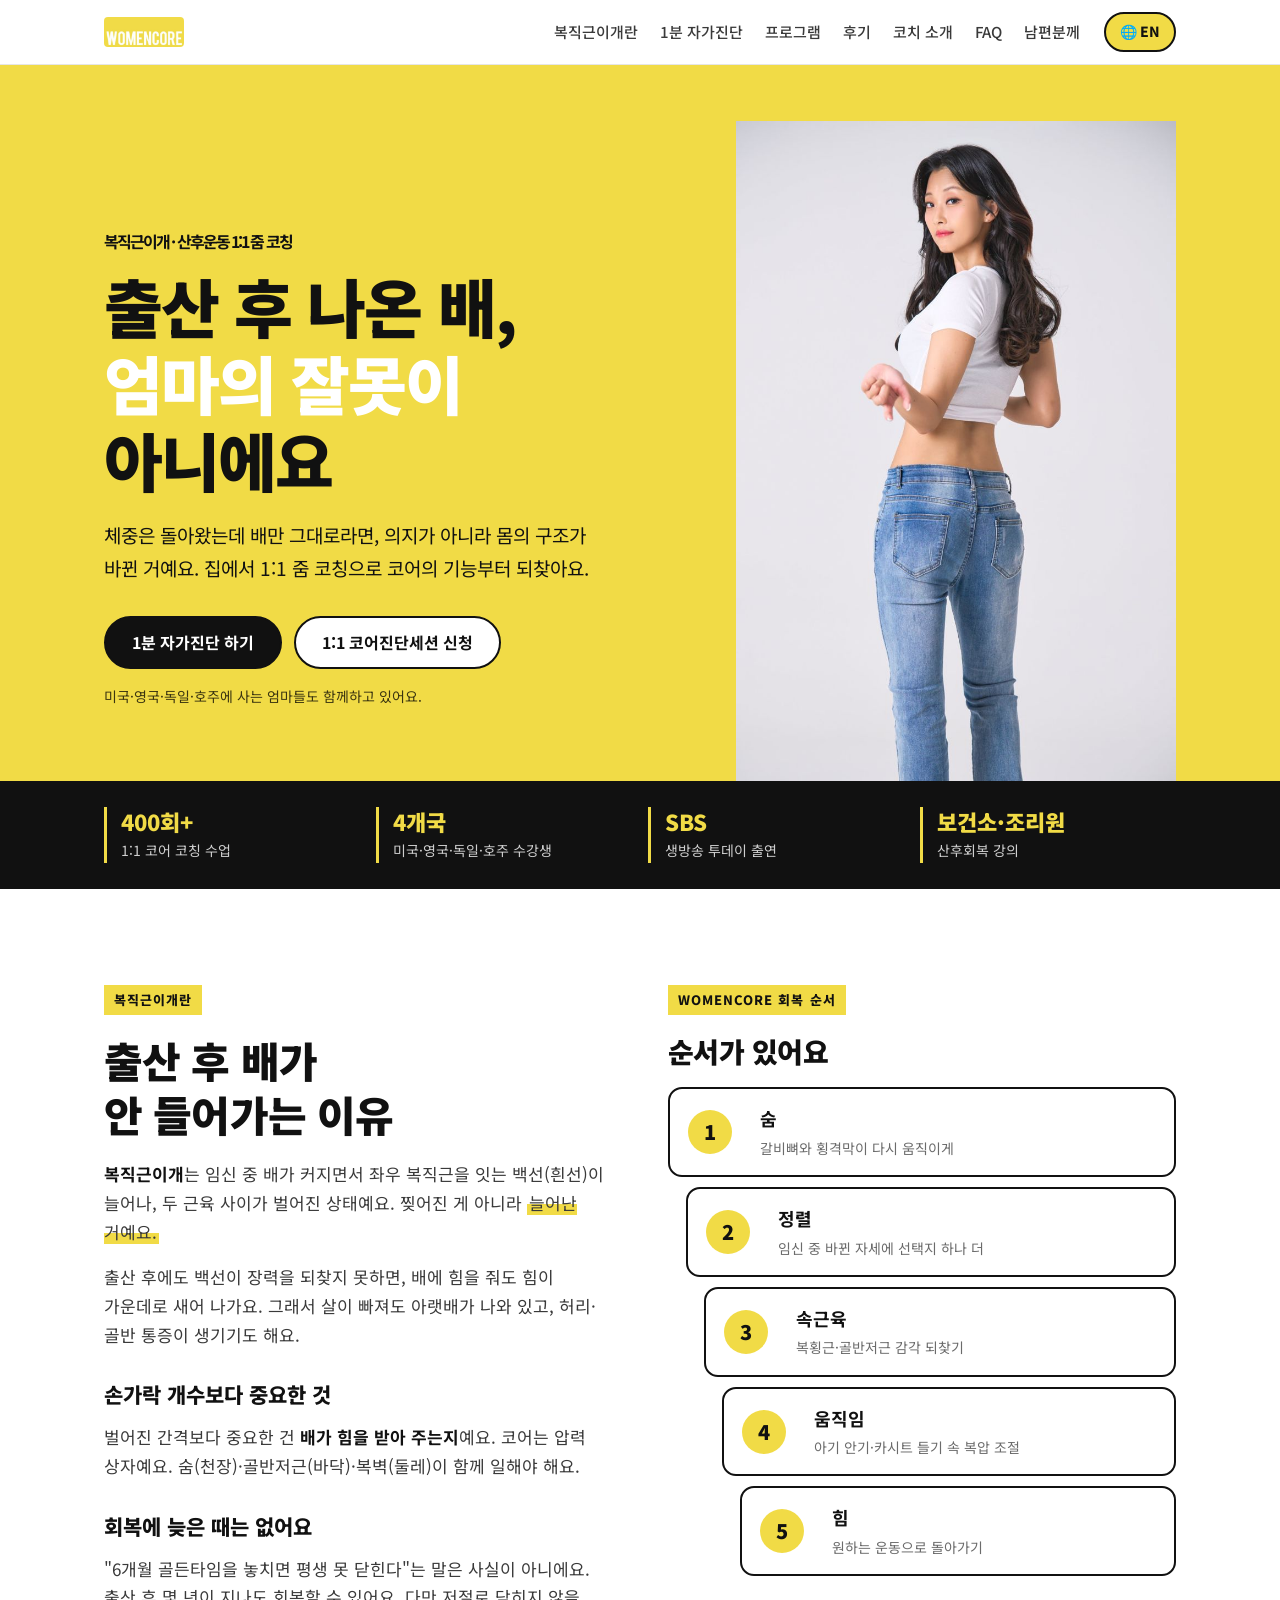
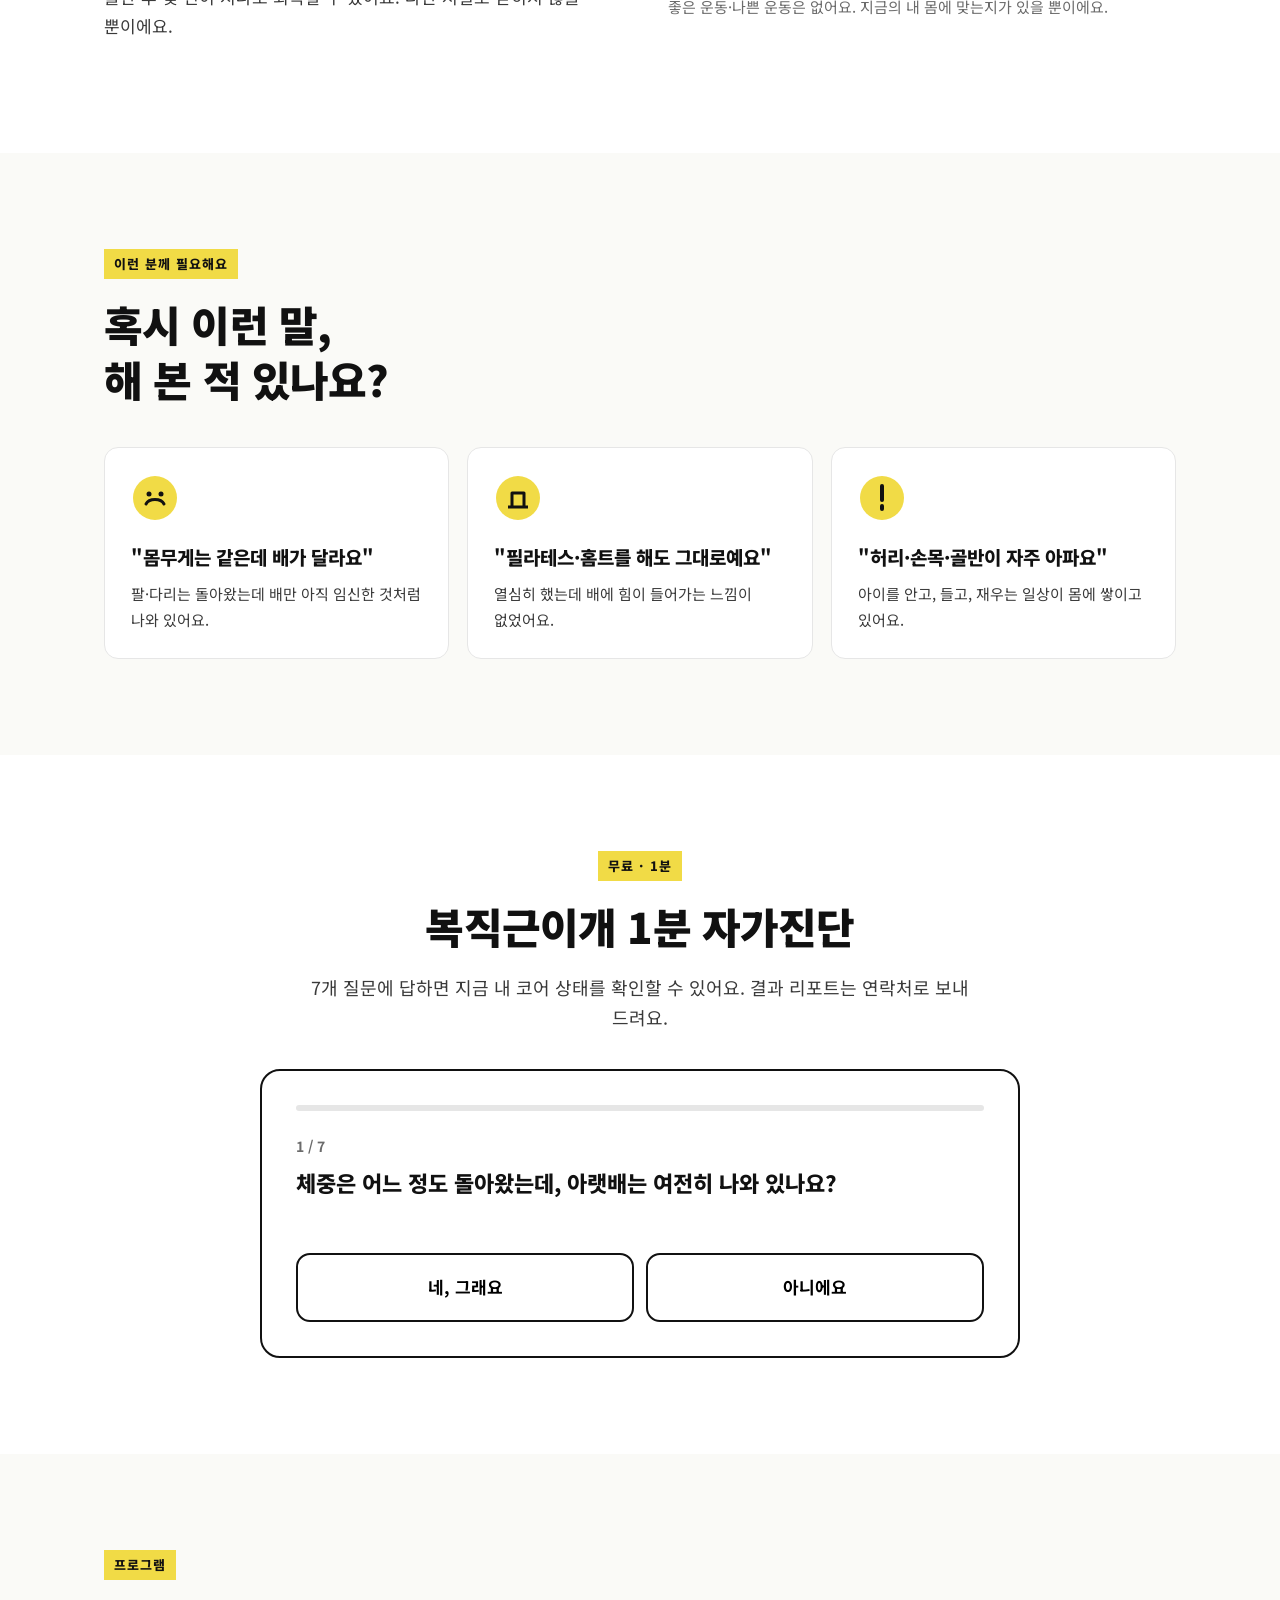
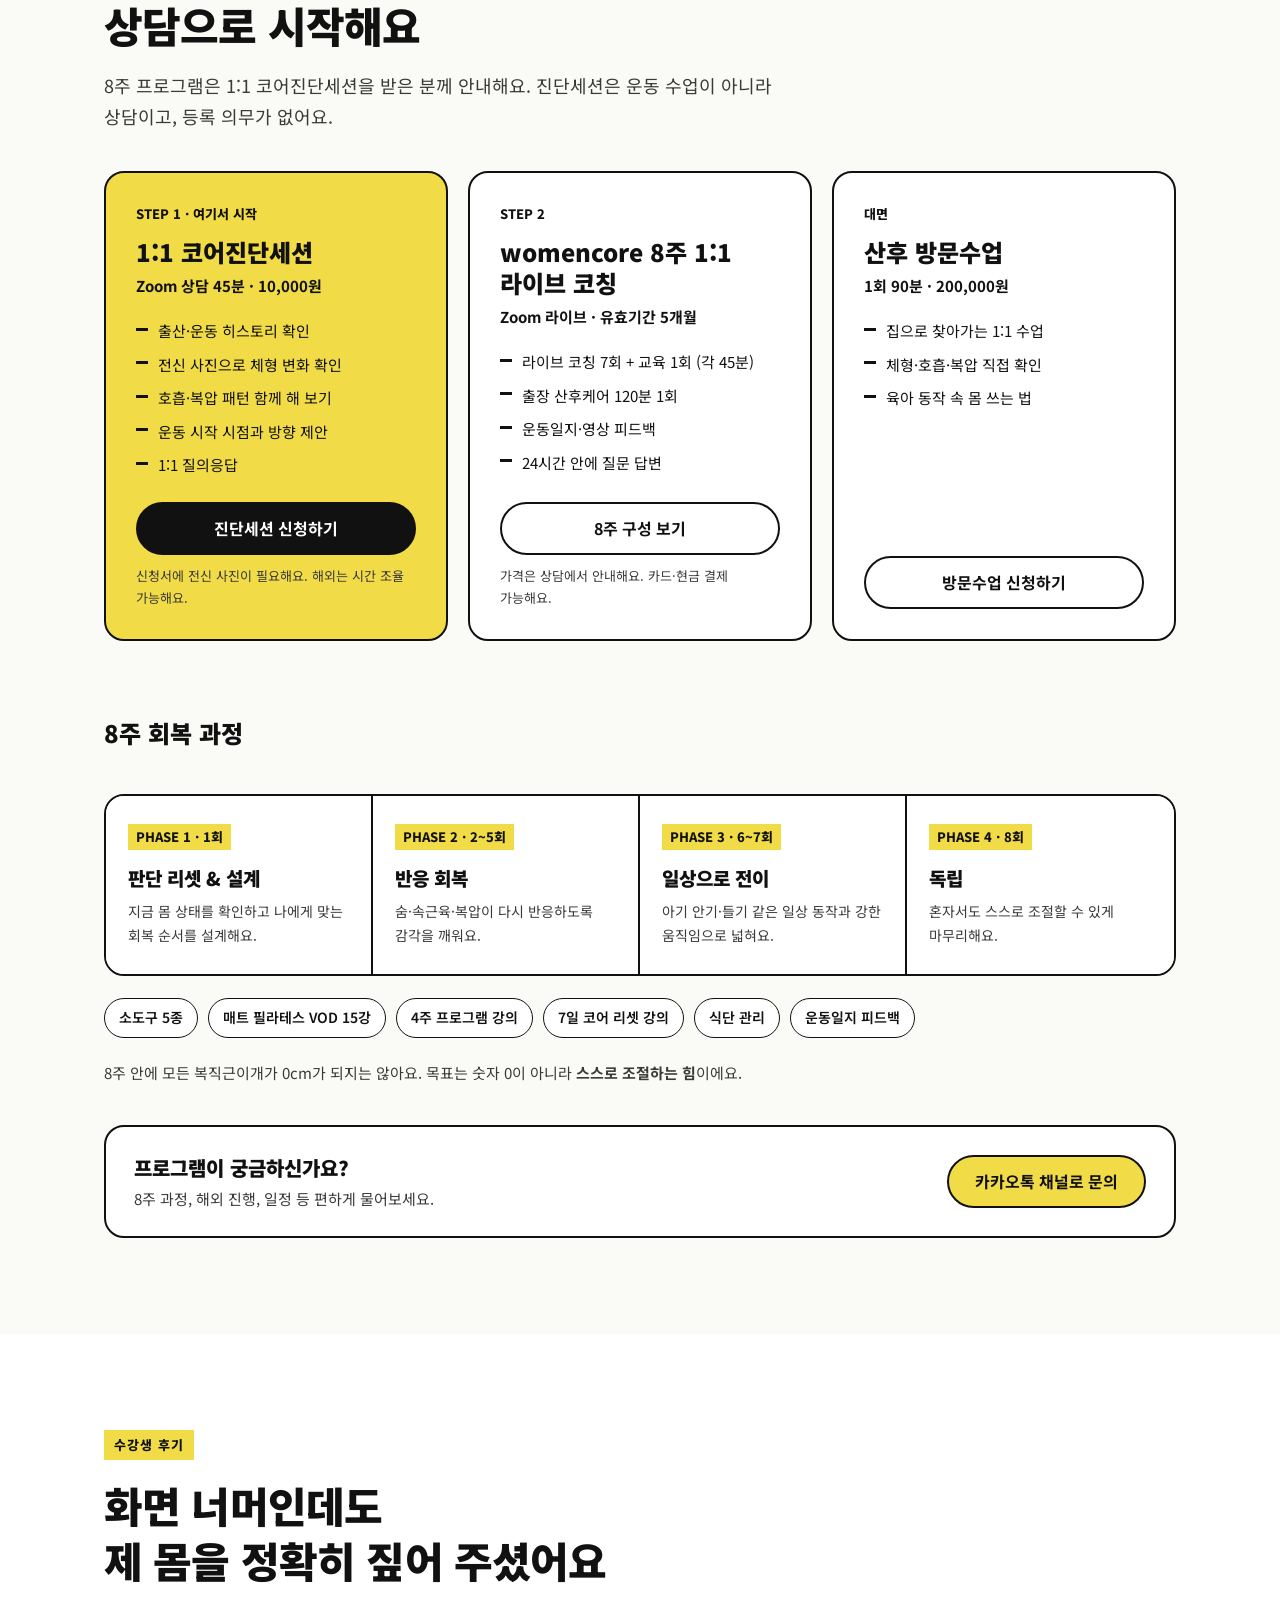
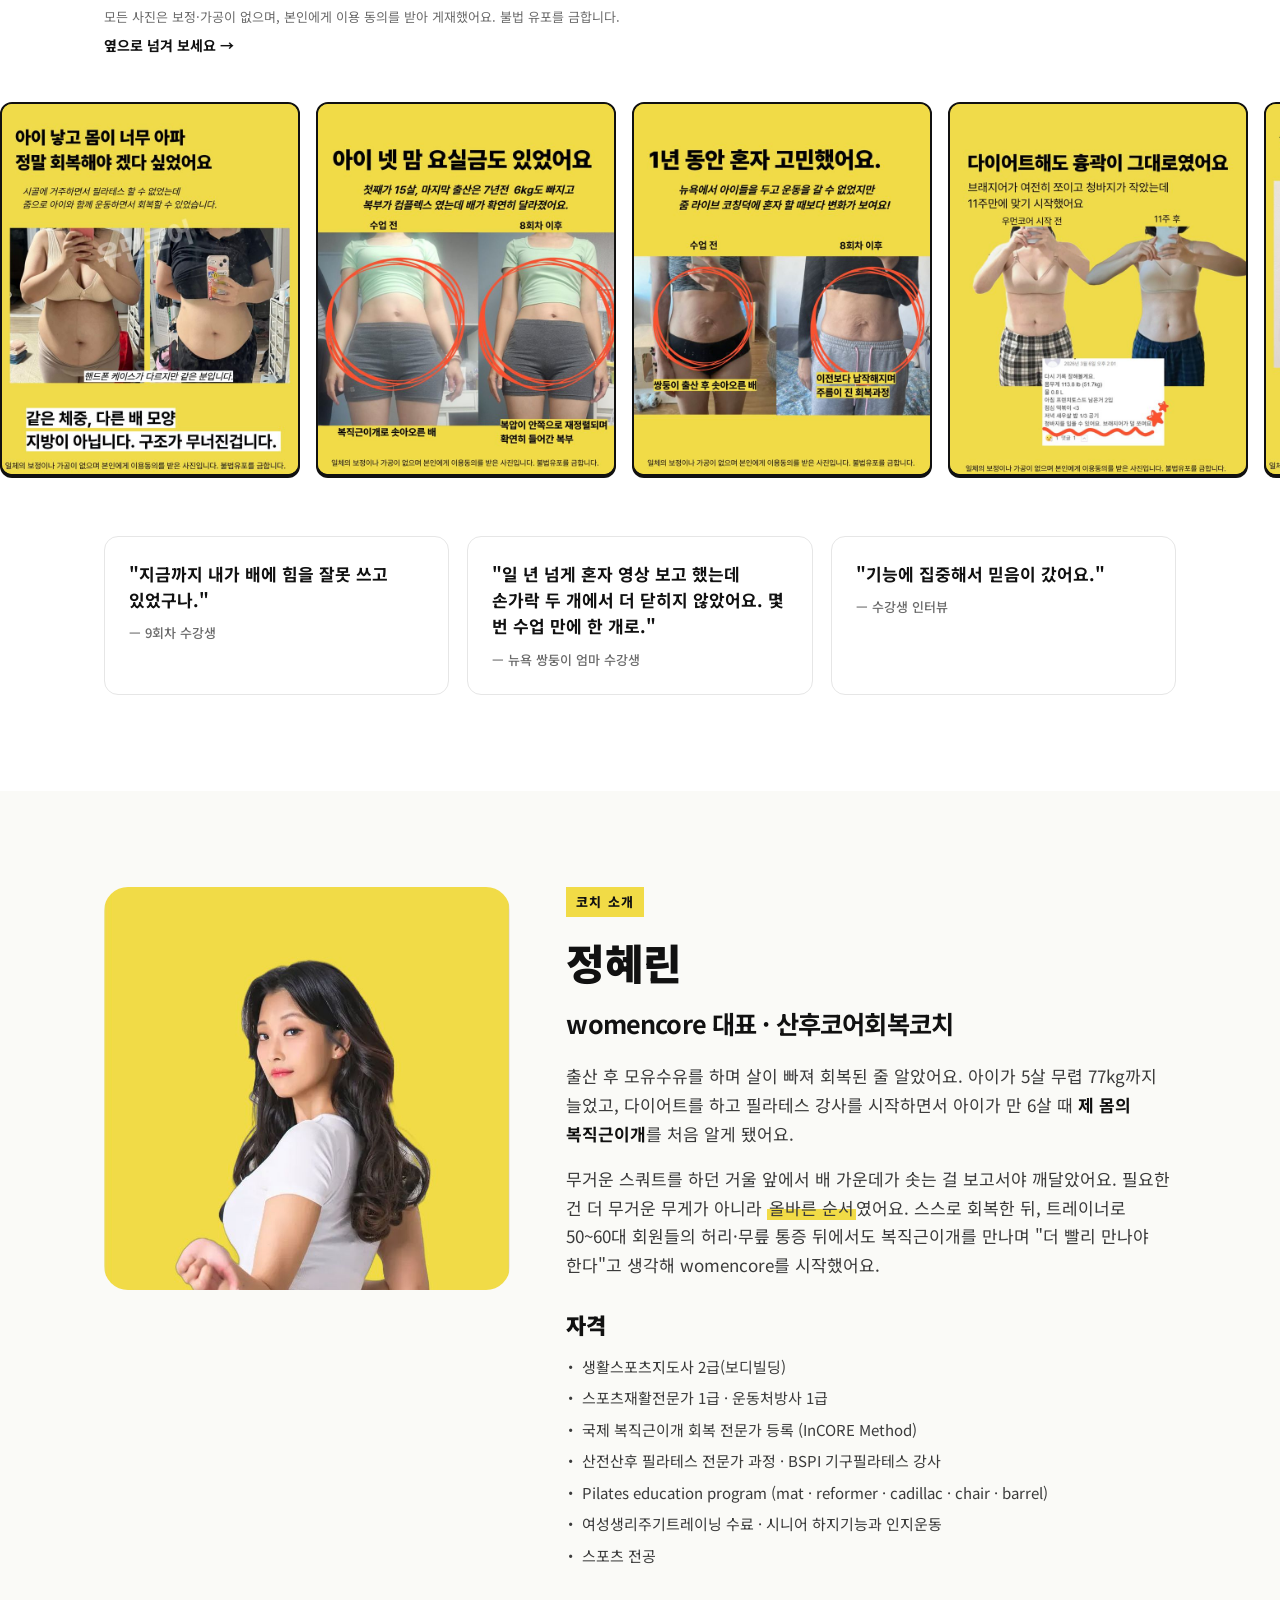
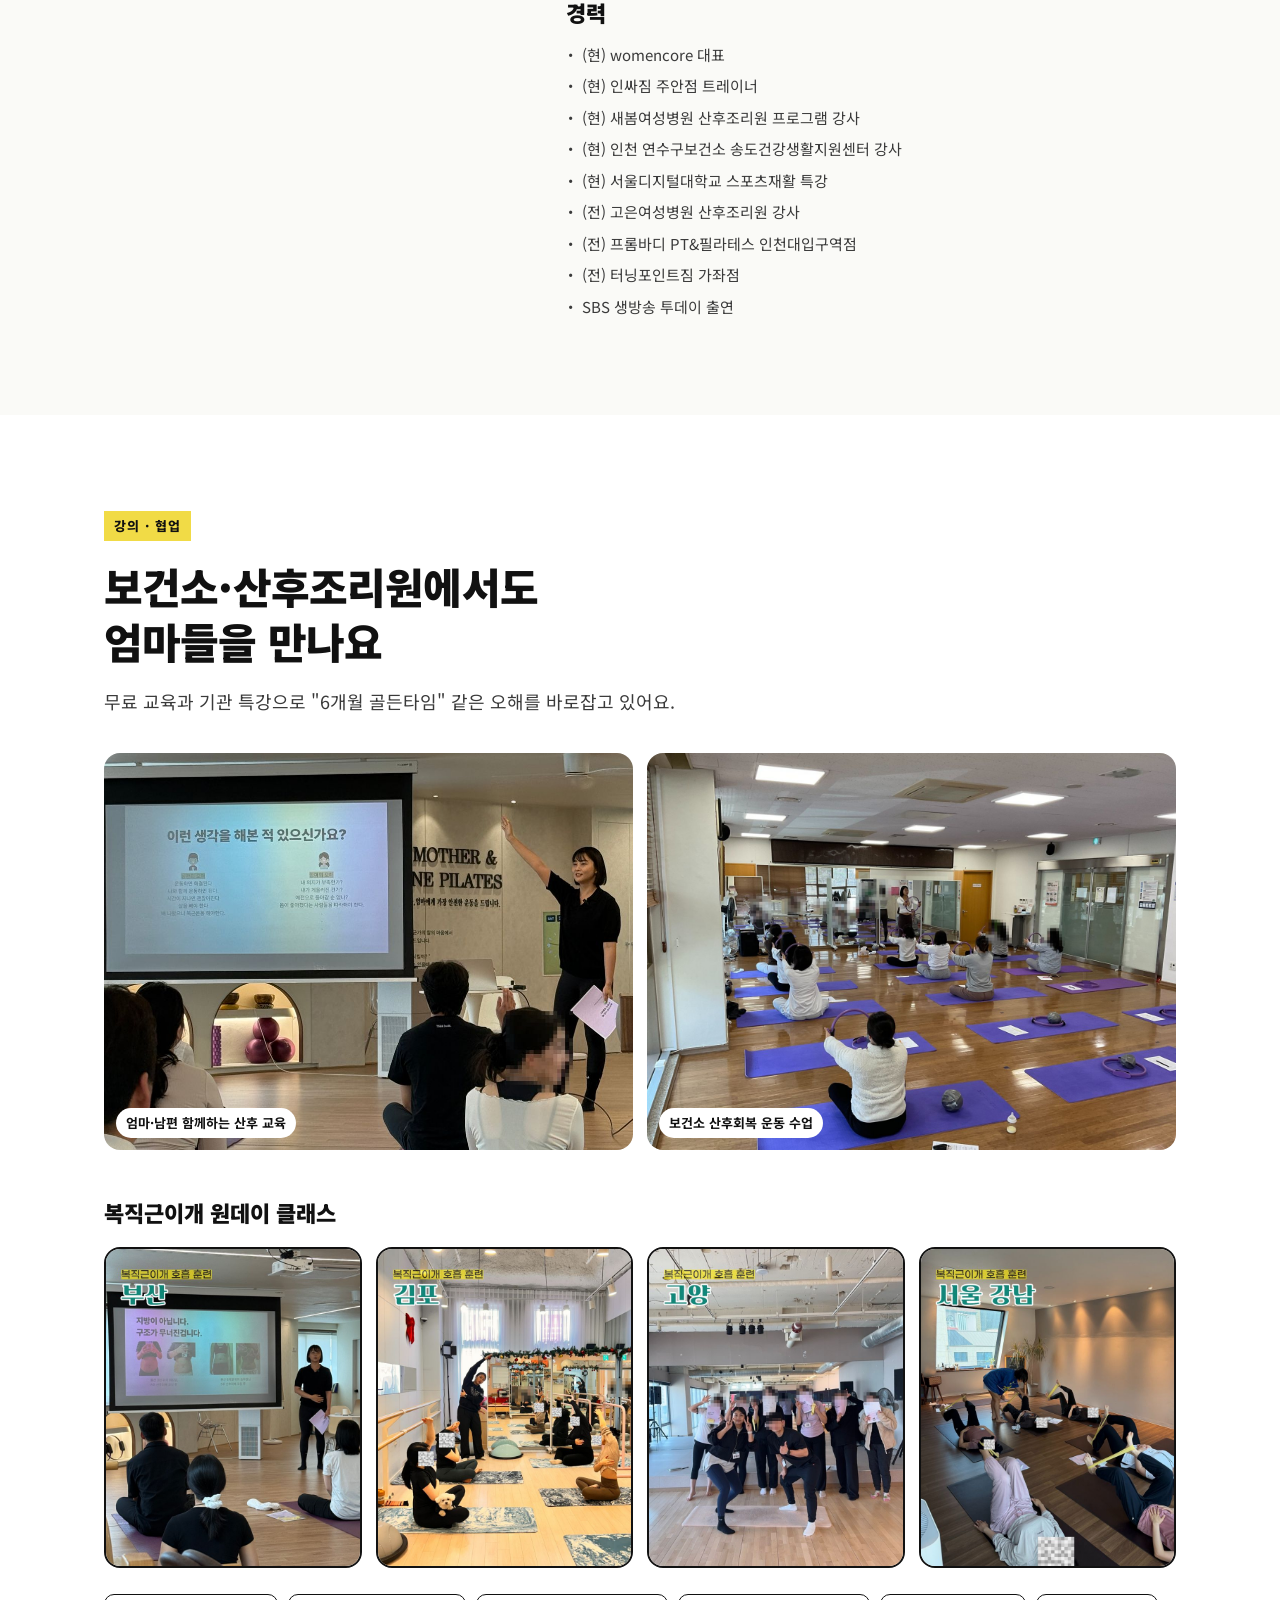
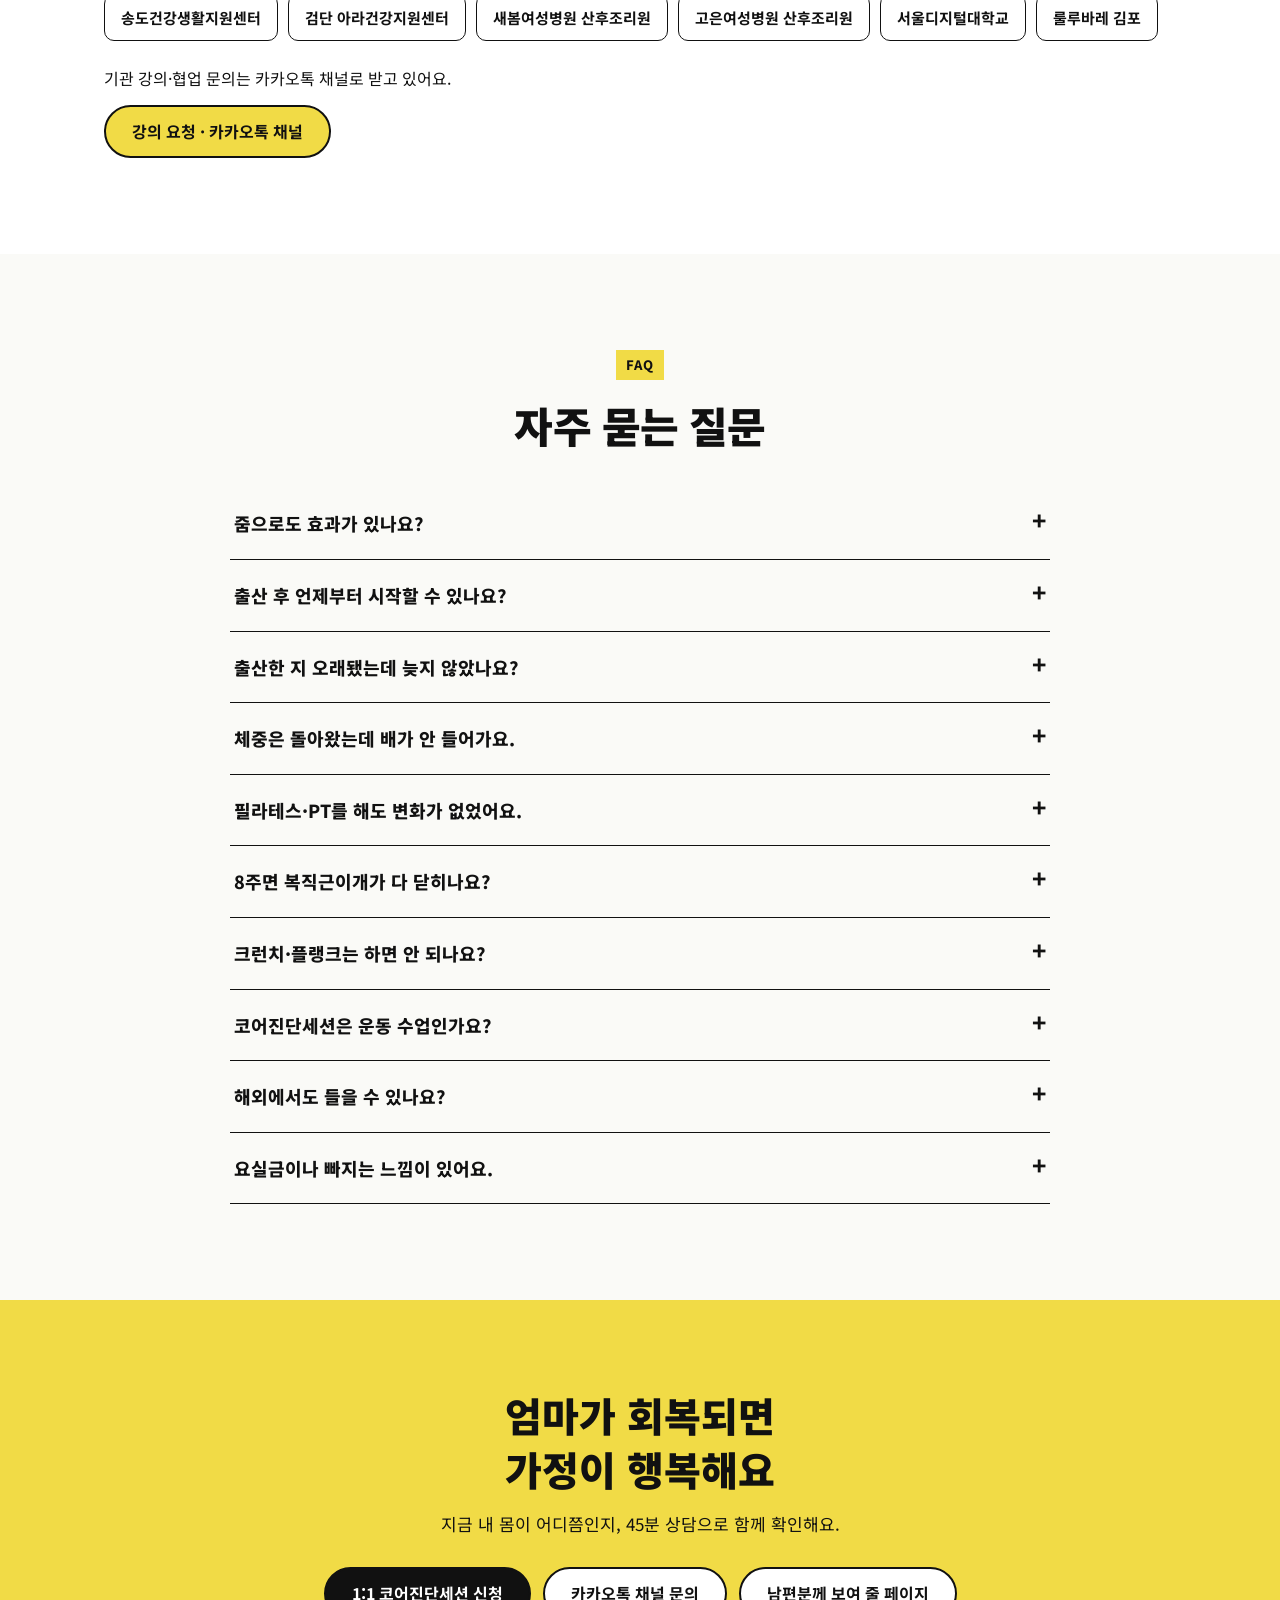
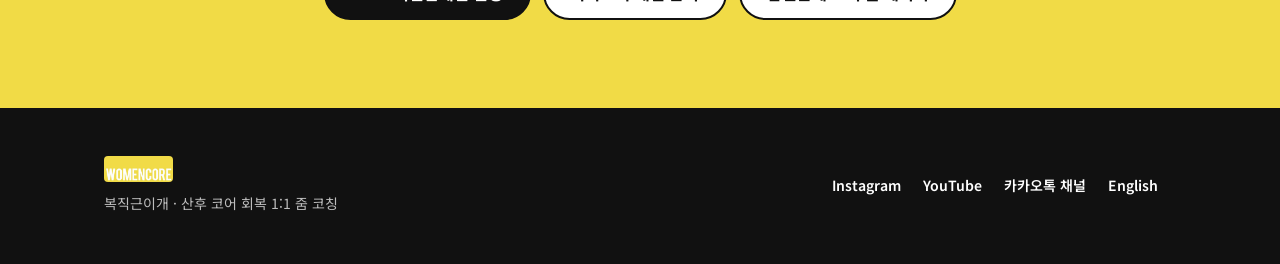
==== index.html @ 410ab106 "Update index.html" ====
<!DOCTYPE html>
<html lang="ko">
<head>
  <meta name="naver-site-verification" content="af99a6bb299da6e17a0bb8924ac4c61f822bb1de" />
<meta charset="utf-8">
<meta name="viewport" content="width=device-width, initial-scale=1">
<title>복직근이개 운동·산후 코어 회복 1:1 줌 코칭 | womencore 우먼코어</title>
<meta name="description" content="출산 후 배가 안 들어가나요? 복직근이개와 산후 코어 회복을 집에서 1:1 줌 코칭으로. 산후코어회복코치 정혜린의 womencore(우먼코어) — 1분 자가진단, 1:1 코어진단세션, 8주 회복 프로그램.">
<meta name="keywords" content="복직근이개, 복직근이개 운동, 복직근이개 자가진단, 산후운동, 온라인 산후운동, 출산 후 배, 산후 뱃살, 산후 코어, 우먼코어, womencore">
<meta name="robots" content="index,follow">
<!-- 검색엔진 소유 확인: 도메인 연결 후 네이버 서치어드바이저·구글 서치콘솔에서 받은 코드를 아래에 붙여 넣으세요 -->
<!-- <meta name="naver-site-verification" content=""> -->
<!-- <meta name="google-site-verification" content=""> -->
<!-- 도메인이 정해지면: <link rel="canonical" href="https://도메인/"> / <link rel="alternate" hreflang="en" href="https://도메인/en/"> -->
<meta property="og:type" content="website">
<meta property="og:site_name" content="womencore 우먼코어">
<meta property="og:title" content="출산 후 나온 배, 엄마의 잘못이 아니에요 | womencore">
<meta property="og:description" content="복직근이개·산후 코어 회복 1:1 줌 코칭. 1분 자가진단으로 지금 내 몸을 확인해 보세요.">
<meta property="og:image" content="assets/coach-yellow.jpg">
<meta property="og:locale" content="ko_KR">
<link rel="alternate" hreflang="en" href="en/index.html">
<link rel="preconnect" href="https://fonts.googleapis.com">
<link rel="preconnect" href="https://fonts.gstatic.com" crossorigin>
<link href="https://fonts.googleapis.com/css2?family=Noto+Sans+KR:wght@400;500;700;800;900&display=swap" rel="stylesheet">
<link rel="stylesheet" href="assets/style.css">
<script type="application/ld+json">
{
  "@context":"https://schema.org",
  "@graph":[
    {"@type":"Organization","@id":"#org","name":"womencore","alternateName":["우먼코어","WOMENCORE"],"description":"복직근이개·산후 코어 회복 1:1 줌 코칭 브랜드","logo":"assets/logo.jpg",
     "sameAs":["https://www.instagram.com/womencore_/","https://www.youtube.com/@womencore_coach"],"founder":{"@id":"#coach"}},
    {"@type":"Person","@id":"#coach","name":"정혜린","jobTitle":"산후코어회복코치","worksFor":{"@id":"#org"},"image":"assets/coach-full.jpg",
     "knowsAbout":["복직근이개","산후 코어 회복","산후운동","산전산후 필라테스","스포츠재활"]},
    {"@type":"Service","name":"1:1 코어진단세션","serviceType":"산후 코어 회복 상담","provider":{"@id":"#org"},"areaServed":"Worldwide","offers":{"@type":"Offer","price":"10000","priceCurrency":"KRW"}},
    {"@type":"Service","name":"womencore 8주 1:1 라이브 코칭","serviceType":"복직근이개·산후 코어 회복 프로그램","provider":{"@id":"#org"},"areaServed":"Worldwide"},
    {"@type":"Service","name":"산후 방문수업","serviceType":"산후 코어 회복 방문 수업","provider":{"@id":"#org"},"offers":{"@type":"Offer","price":"200000","priceCurrency":"KRW"}}
  ]
}
</script>
<script type="application/ld+json">
{"@context":"https://schema.org","@type":"FAQPage","mainEntity":[
{"@type":"Question","name":"줌으로도 효과가 있나요?","acceptedAnswer":{"@type":"Answer","text":"수강생 대부분이 처음엔 같은 걱정을 했어요. 화면으로 자세와 호흡을 보며 그때그때 동작을 고쳐 드리고, 운동일지와 영상으로 수업 밖에서도 피드백해요."}},
{"@type":"Question","name":"출산 후 언제부터 시작할 수 있나요?","acceptedAnswer":{"@type":"Answer","text":"출산 직후에는 호흡과 가벼운 움직임부터 시작해요. 1:1 코칭은 출산 6주 이후를 권해요."}},
{"@type":"Question","name":"출산한 지 오래됐는데 늦지 않았나요?","acceptedAnswer":{"@type":"Answer","text":"회복에 늦은 때는 없어요. 다만 복직근이개는 저절로 닫히지 않을 뿐이에요."}},
{"@type":"Question","name":"체중은 돌아왔는데 배가 안 들어가요.","acceptedAnswer":{"@type":"Answer","text":"살보다 복벽·갈비뼈·골반의 구조가 바뀐 경우가 많아요. 출산 후 나온 배, 엄마의 잘못이 아니에요."}},
{"@type":"Question","name":"필라테스·PT를 해도 변화가 없었어요.","acceptedAnswer":{"@type":"Answer","text":"운동의 양보다 순서가 문제일 수 있어요. 숨, 정렬, 속근육, 움직임, 힘 순서로 다시 쌓아요."}},
{"@type":"Question","name":"8주면 복직근이개가 다 닫히나요?","acceptedAnswer":{"@type":"Answer","text":"8주 안에 모든 복직근이개가 0cm가 되지는 않아요. 목표는 숫자 0이 아니라 스스로 조절하는 힘이에요."}},
{"@type":"Question","name":"크런치·플랭크는 하면 안 되나요?","acceptedAnswer":{"@type":"Answer","text":"금지할 운동은 없고, 지금 내 몸에 맞는 단계가 있어요. 준비가 되면 바르게 해요."}},
{"@type":"Question","name":"코어진단세션은 운동 수업인가요?","acceptedAnswer":{"@type":"Answer","text":"아니에요. 체형 변화를 확인하고 운동 방향을 안내하는 45분 Zoom 상담이고, 프로그램 등록 의무는 없어요."}},
{"@type":"Question","name":"해외에서도 들을 수 있나요?","acceptedAnswer":{"@type":"Answer","text":"미국·영국·독일·호주에서도 참여하고 있어요. 보통 한국 시간 오전(미국은 저녁)에 진행하고, 시간은 조율할 수 있어요."}},
{"@type":"Question","name":"요실금이나 빠지는 느낌이 있어요.","acceptedAnswer":{"@type":"Answer","text":"새거나, 빠지는 느낌이 있거나, 덩어리가 만져지면 운동보다 병원 확인이 먼저예요. 확인 후 함께 운동을 설계해요."}}
]}
</script>
</head>
<body>

<header class="site-header">
  <div class="wrap">
    <a class="brand" href="index.html" aria-label="womencore 홈"><img src="assets/logo.jpg" alt="womencore 로고"></a>
    <a class="lang" href="en/index.html" lang="en" aria-label="English">🌐 EN</a>
    <button class="menu-btn" aria-expanded="false" aria-controls="nav">메뉴</button>
    <nav class="nav" id="nav">
      <a href="#about">복직근이개란</a>
      <a href="#check">1분 자가진단</a>
      <a href="#program">프로그램</a>
      <a href="#reviews">후기</a>
      <a href="#coach">코치 소개</a>
      <a href="#faq">FAQ</a>
      <a href="husband/index.html">남편분께</a>
    </nav>
  </div>
</header>

<main>

<!-- 히어로 -->
<section class="hero">
  <div class="wrap">
    <div class="hero-copy">
      <h1><span class="kicker">복직근이개 · 산후운동 1:1 줌 코칭</span>출산 후 나온 배,<br><span class="hero-white">엄마의 잘못이</span><br>아니에요</h1>
      <p class="sub">체중은 돌아왔는데 배만 그대로라면, 의지가 아니라 몸의 구조가 바뀐 거예요. 집에서 1:1 줌 코칭으로 코어의 기능부터 되찾아요.</p>
      <div class="btn-row">
        <a class="btn btn-primary" href="#check">1분 자가진단 하기</a>
        <a class="btn btn-ghost" data-link="diagnosisForm" href="#program">1:1 코어진단세션 신청</a>
      </div>
      <p class="hero-note">미국·영국·독일·호주에 사는 엄마들도 함께하고 있어요.</p>
    </div>
    <div class="hero-photo">
      <img src="assets/coach-full.jpg" alt="womencore 산후코어회복코치 정혜린" width="600" height="900">
    </div>
  </div>
</section>

<div class="proof" aria-label="womencore 신뢰 정보">
  <div class="wrap">
    <ul>
      <li><b>400회+</b><span>1:1 코어 코칭 수업</span></li>
      <li><b>4개국</b><span>미국·영국·독일·호주 수강생</span></li>
      <li><b>SBS</b><span>생방송 투데이 출연</span></li>
      <li><b>보건소·조리원</b><span>산후회복 강의</span></li>
    </ul>
  </div>
</div>

<!-- 복직근이개란 (검색용 핵심 콘텐츠) -->
<section id="about">
  <div class="wrap split">
    <div class="prose">
      <span class="eyebrow">복직근이개란</span>
      <h2 class="title">출산 후 배가<br>안 들어가는 이유</h2>
      <p><strong>복직근이개</strong>는 임신 중 배가 커지면서 좌우 복직근을 잇는 백선(흰선)이 늘어나, 두 근육 사이가 벌어진 상태예요. 찢어진 게 아니라 <span class="mark">늘어난 거예요.</span></p>
      <p>출산 후에도 백선이 장력을 되찾지 못하면, 배에 힘을 줘도 힘이 가운데로 새어 나가요. 그래서 살이 빠져도 아랫배가 나와 있고, 허리·골반 통증이 생기기도 해요.</p>
      <h3>손가락 개수보다 중요한 것</h3>
      <p>벌어진 간격보다 중요한 건 <strong>배가 힘을 받아 주는지</strong>예요. 코어는 압력 상자예요. 숨(천장)·골반저근(바닥)·복벽(둘레)이 함께 일해야 해요.</p>
      <h3>회복에 늦은 때는 없어요</h3>
      <p>"6개월 골든타임을 놓치면 평생 못 닫힌다"는 말은 사실이 아니에요. 출산 후 몇 년이 지나도 회복할 수 있어요. 다만 저절로 닫히지 않을 뿐이에요.</p>
    </div>
    <div>
      <span class="eyebrow">womencore 회복 순서</span>
      <h2 class="title" style="font-size:28px">순서가 있어요</h2>
      <ol class="steps">
        <li><div><b>숨</b><span>갈비뼈와 횡격막이 다시 움직이게</span></div></li>
        <li><div><b>정렬</b><span>임신 중 바뀐 자세에 선택지 하나 더</span></div></li>
        <li><div><b>속근육</b><span>복횡근·골반저근 감각 되찾기</span></div></li>
        <li><div><b>움직임</b><span>아기 안기·카시트 들기 속 복압 조절</span></div></li>
        <li><div><b>힘</b><span>원하는 운동으로 돌아가기</span></div></li>
      </ol>
      <p style="margin-top:18px;font-size:15px;color:var(--muted)">좋은 운동·나쁜 운동은 없어요. 지금의 내 몸에 맞는지가 있을 뿐이에요.</p>
    </div>
  </div>
</section>

<!-- 이런 분께 -->
<section class="bg-soft">
  <div class="wrap">
    <span class="eyebrow">이런 분께 필요해요</span>
    <h2 class="title">혹시 이런 말,<br>해 본 적 있나요?</h2>
    <div class="cards">
      <div class="card">
        <svg class="ico" viewBox="0 0 48 48" aria-hidden="true"><circle cx="24" cy="24" r="22" fill="#F1DB46"/><path d="M15 30c3-6 15-6 18 0" stroke="#111" stroke-width="3" fill="none" stroke-linecap="round"/><circle cx="18" cy="20" r="2.5" fill="#111"/><circle cx="30" cy="20" r="2.5" fill="#111"/></svg>
        <h3>"몸무게는 같은데 배가 달라요"</h3>
        <p>팔·다리는 돌아왔는데 배만 아직 임신한 것처럼 나와 있어요.</p>
      </div>
      <div class="card">
        <svg class="ico" viewBox="0 0 48 48" aria-hidden="true"><circle cx="24" cy="24" r="22" fill="#F1DB46"/><path d="M14 33h20M18 33V19h12v14" stroke="#111" stroke-width="3" fill="none" stroke-linejoin="round"/></svg>
        <h3>"필라테스·홈트를 해도 그대로예요"</h3>
        <p>열심히 했는데 배에 힘이 들어가는 느낌이 없었어요.</p>
      </div>
      <div class="card">
        <svg class="ico" viewBox="0 0 48 48" aria-hidden="true"><circle cx="24" cy="24" r="22" fill="#F1DB46"/><path d="M24 12v14M24 32v3" stroke="#111" stroke-width="4" stroke-linecap="round"/></svg>
        <h3>"허리·손목·골반이 자주 아파요"</h3>
        <p>아이를 안고, 들고, 재우는 일상이 몸에 쌓이고 있어요.</p>
      </div>
    </div>
  </div>
</section>

<!-- 1분 자가진단 -->
<section id="check">
  <div class="wrap" style="text-align:center">
    <span class="eyebrow">무료 · 1분</span>
    <h2 class="title">복직근이개 1분 자가진단</h2>
    <p class="lead" style="margin:0 auto">7개 질문에 답하면 지금 내 코어 상태를 확인할 수 있어요. 결과 리포트는 연락처로 보내 드려요.</p>
  </div>
  <div class="wrap">
    <div class="quiz" id="quiz">
      <div class="quiz-progress"><i></i></div>
      <div class="quiz-ask">
        <div class="quiz-count"></div>
        <p class="quiz-q" aria-live="polite"></p>
        <div class="quiz-answers">
          <button type="button" data-v="1">네, 그래요</button>
          <button type="button" data-v="0">아니에요</button>
        </div>
      </div>
      <div class="quiz-result" hidden>
        <span class="score"></span>
        <h3></h3>
        <p class="tier-text"></p>
        <p class="notice" hidden>새는 느낌·빠지는 느낌이 있다면 운동보다 병원(산부인과·비뇨의학과) 확인이 먼저예요. 확인 후 함께 운동을 설계해요.</p>
        <div class="selftest">
          <b>집에서 손가락으로 확인해 보기</b>
          <ol>
            <li>누워서 무릎을 세우고, 배꼽 위·아래 가운데에 손가락을 세로로 올려요.</li>
            <li>숨을 내쉬며 고개와 어깨를 살짝 들어요.</li>
            <li>손가락이 몇 개 들어가는지, 배 가운데가 솟는지(도밍), 눌렀을 때 단단한지 물렁한지 느껴 봐요.</li>
          </ol>
          손가락 개수보다 배가 힘을 받아 주는지가 더 중요해요. 이 결과는 운동 방향을 위한 참고이고 의료 진단이 아니에요.
        </div>
        <form class="lead-form" id="lead-form">
          <b style="font-size:18px">결과 리포트 받기</b>
          <label>이름<input name="name" required autocomplete="name"></label>
          <label>연락처 (휴대폰 또는 이메일)<input name="contact" required></label>
          <label>출산 시기
            <select name="birth" required>
              <option value="">선택해 주세요</option>
              <option>출산 6주 이내</option><option>6주~6개월</option><option>6개월~1년</option><option>1~3년</option><option>3년 이상</option><option>임신 중</option>
            </select>
          </label>
          <input type="hidden" name="result" id="lead-result">
          <label class="agree"><input type="checkbox" required> 리포트 발송과 상담 안내를 위해 이름·연락처를 수집하는 데 동의해요. (목적 달성 후 파기)</label>
          <button class="btn btn-primary" type="submit">리포트 받기</button>
          <p class="form-msg" aria-live="polite"></p>
        </form>
        <div class="btn-row" style="margin-top:16px">
          <a class="btn btn-yellow" data-link="diagnosisForm" href="#program">1:1 코어진단세션 신청</a>
          <button type="button" class="btn btn-ghost quiz-again">다시 하기</button>
        </div>
      </div>
    </div>
  </div>
  <script type="application/json" id="quiz-text">
  {
    "questions":[
      {"q":"체중은 어느 정도 돌아왔는데, 아랫배는 여전히 나와 있나요?"},
      {"q":"누워서 고개를 들 때 배 가운데가 볼록 솟나요?"},
      {"q":"배꼽 위·아래 가운데를 누르면 손가락이 쑥 들어가나요?"},
      {"q":"운동(필라테스·홈트)을 해도 배에 힘이 들어가는 느낌이 없나요?"},
      {"q":"허리·골반·손목 통증이 자주 있나요?"},
      {"q":"브래지어 밑둘레나 갈비뼈가 출산 전보다 넓어진 느낌인가요?"},
      {"q":"기침·재채기·점프할 때 새거나 아래로 빠지는 느낌이 있나요?","safety":true}
    ],
    "scoreLabel":"7개 중 {n}개 해당",
    "tiers":[
      {"title":"지금은 기본을 지키면 돼요","text":"큰 신호는 적어요. 숨과 자세부터 챙기면 회복을 이어 가기 좋아요. 궁금한 점이 있으면 편하게 물어보세요."},
      {"title":"확인해 볼 신호가 있어요","text":"복벽이 힘을 받아 주는 감각이 아직 덜 돌아왔을 수 있어요. 운동의 양보다 순서를 먼저 잡으면 달라질 수 있어요."},
      {"title":"전문가와 함께 확인해 보세요","text":"여러 신호가 겹쳐 있어요. 혼자 운동을 늘리기보다, 지금 몸에 맞는 단계부터 1:1로 확인하는 걸 권해요."}
    ],
    "formPending":"리포트 연결을 준비 중이에요. 결과 화면을 캡처해 카카오톡 채널이나 인스타그램 DM(@womencore_)으로 보내 주시면 답장 드릴게요.",
    "formDone":"신청됐어요. 리포트를 보내 드릴게요.",
    "formError":"전송이 안 됐어요. 잠시 후 다시 시도해 주세요."
  }
  </script>
</section>

<!-- 프로그램 -->
<section id="program" class="bg-soft">
  <div class="wrap">
    <span class="eyebrow">프로그램</span>
    <h2 class="title">상담으로 시작해요</h2>
    <p class="lead">8주 프로그램은 1:1 코어진단세션을 받은 분께 안내해요. 진단세션은 운동 수업이 아니라 상담이고, 등록 의무가 없어요.</p>

    <div class="programs">
      <article class="program featured">
        <div class="tag">STEP 1 · 여기서 시작</div>
        <h3>1:1 코어진단세션</h3>
        <div class="meta">Zoom 상담 45분 · 10,000원</div>
        <ul>
          <li>출산·운동 히스토리 확인</li>
          <li>전신 사진으로 체형 변화 확인</li>
          <li>호흡·복압 패턴 함께 해 보기</li>
          <li>운동 시작 시점과 방향 제안</li>
          <li>1:1 질의응답</li>
        </ul>
        <a class="btn btn-primary" data-link="diagnosisForm" href="#">진단세션 신청하기</a>
        <small>신청서에 전신 사진이 필요해요. 해외는 시간 조율 가능해요.</small>
      </article>

      <article class="program">
        <div class="tag">STEP 2</div>
        <h3>womencore 8주 1:1 라이브 코칭</h3>
        <div class="meta">Zoom 라이브 · 유효기간 5개월</div>
        <ul>
          <li>라이브 코칭 7회 + 교육 1회 (각 45분)</li>
          <li>출장 산후케어 120분 1회</li>
          <li>운동일지·영상 피드백</li>
          <li>24시간 안에 질문 답변</li>
        </ul>
        <a class="btn btn-ghost" href="#phases">8주 구성 보기</a>
        <small>가격은 상담에서 안내해요. 카드·현금 결제 가능해요.</small>
      </article>

      <article class="program">
        <div class="tag">대면</div>
        <h3>산후 방문수업</h3>
        <div class="meta">1회 90분 · 200,000원</div>
        <ul>
          <li>집으로 찾아가는 1:1 수업</li>
          <li>체형·호흡·복압 직접 확인</li>
          <li>육아 동작 속 몸 쓰는 법</li>
        </ul>
        <a class="btn btn-ghost" data-link="visitClass" href="#">방문수업 신청하기</a>
      </article>
    </div>

    <div id="phases">
      <h3 style="font-size:24px;font-weight:900;margin-top:72px">8주 회복 과정</h3>
      <div class="phases">
        <div class="phase"><span class="n">PHASE 1 · 1회</span><h4>판단 리셋 & 설계</h4><p>지금 몸 상태를 확인하고 나에게 맞는 회복 순서를 설계해요.</p></div>
        <div class="phase"><span class="n">PHASE 2 · 2~5회</span><h4>반응 회복</h4><p>숨·속근육·복압이 다시 반응하도록 감각을 깨워요.</p></div>
        <div class="phase"><span class="n">PHASE 3 · 6~7회</span><h4>일상으로 전이</h4><p>아기 안기·들기 같은 일상 동작과 강한 움직임으로 넓혀요.</p></div>
        <div class="phase"><span class="n">PHASE 4 · 8회</span><h4>독립</h4><p>혼자서도 스스로 조절할 수 있게 마무리해요.</p></div>
      </div>
      <div class="includes">
        <span>소도구 5종</span><span>매트 필라테스 VOD 15강</span><span>4주 프로그램 강의</span><span>7일 코어 리셋 강의</span><span>식단 관리</span><span>운동일지 피드백</span>
      </div>
      <p style="margin-top:22px;font-size:15px;color:var(--ink-2)">8주 안에 모든 복직근이개가 0cm가 되지는 않아요. 목표는 숫자 0이 아니라 <b>스스로 조절하는 힘</b>이에요.</p>
    </div>
    <div class="ask-box">
      <div><b>프로그램이 궁금하신가요?</b><span>8주 과정, 해외 진행, 일정 등 편하게 물어보세요.</span></div>
      <a class="btn btn-yellow" data-link="kakao" href="#">카카오톡 채널로 문의</a>
    </div>
  </div>
</section>

<!-- 후기 -->
<section id="reviews">
  <div class="wrap">
    <span class="eyebrow">수강생 후기</span>
    <h2 class="title">화면 너머인데도<br>제 몸을 정확히 짚어 주셨어요</h2>
    <p class="review-note">모든 사진은 보정·가공이 없으며, 본인에게 이용 동의를 받아 게재했어요. 불법 유포를 금합니다.</p>
    <p class="scroll-hint">옆으로 넘겨 보세요 →</p>
  </div>
  <div class="reviews" tabindex="0" aria-label="수강생 비포 애프터 후기">
    <figure><img loading="lazy" src="assets/reviews/same-weight.jpg" alt="복직근이개 후기 — 같은 체중, 다른 배 모양"></figure>
    <figure><img loading="lazy" src="assets/reviews/four-kids.jpg" alt="산후운동 후기 — 아이 넷 엄마, 마지막 출산 7년 후 8회차"></figure>
    <figure><img loading="lazy" src="assets/reviews/twins-ny.jpg" alt="해외 산후운동 후기 — 뉴욕 쌍둥이 엄마 8회차"></figure>
    <figure><img loading="lazy" src="assets/reviews/ribcage.jpg" alt="산후 흉곽 회복 후기 — 11주 후"></figure>
    <figure><img loading="lazy" src="assets/reviews/la-hometraining.jpg" alt="온라인 산후운동 후기 — LA 거주 수강생"></figure>
    <figure><img loading="lazy" src="assets/reviews/pilates.jpg" alt="산후 필라테스로 변화가 없던 수강생 8회차 후기"></figure>
    <figure><img loading="lazy" src="assets/reviews/breathing.jpg" alt="복직근이개 호흡 후기 — 9회차"></figure>
    <figure><img loading="lazy" src="assets/reviews/zoom.jpg" alt="줌 코칭 후기 — 몸무게는 같은데 배가 달라요"></figure>
    <figure><img loading="lazy" src="assets/reviews/husband-trainer.jpg" alt="산후 코어 회복 후기 — 7회차"></figure>
    <figure><img loading="lazy" src="assets/reviews/flight-attendant.jpg" alt="승무원 복직 전 산후운동 후기 — 5회차"></figure>
    <figure><img loading="lazy" src="assets/reviews/pain.jpg" alt="산후 통증 회복 후기"></figure>
    <figure><img loading="lazy" src="assets/reviews/jeans.jpg" alt="출산 후 배 회복 후기 — 다시 청바지를 입을 수 있어요"></figure>
  </div>
  <div class="wrap">
    <div class="quotes">
      <blockquote>"지금까지 내가 배에 힘을 잘못 쓰고 있었구나."<cite>— 9회차 수강생</cite></blockquote>
      <blockquote>"일 년 넘게 혼자 영상 보고 했는데 손가락 두 개에서 더 닫히지 않았어요. 몇 번 수업 만에 한 개로."<cite>— 뉴욕 쌍둥이 엄마 수강생</cite></blockquote>
      <blockquote>"기능에 집중해서 믿음이 갔어요."<cite>— 수강생 인터뷰</cite></blockquote>
    </div>
  </div>
</section>

<!-- 코치 -->
<section id="coach" class="bg-soft">
  <div class="wrap coach">
    <div class="coach-photo"><img loading="lazy" src="assets/coach-yellow.jpg" alt="산후코어회복코치 정혜린"></div>
    <div>
      <span class="eyebrow">코치 소개</span>
      <h2 class="title">정혜린<br><span style="font-size:.6em;font-weight:700">womencore 대표 · 산후코어회복코치</span></h2>
      <div class="prose">
        <p>출산 후 모유수유를 하며 살이 빠져 회복된 줄 알았어요. 아이가 5살 무렵 77kg까지 늘었고, 다이어트를 하고 필라테스 강사를 시작하면서 아이가 만 6살 때 <strong>제 몸의 복직근이개</strong>를 처음 알게 됐어요.</p>
        <p>무거운 스쿼트를 하던 거울 앞에서 배 가운데가 솟는 걸 보고서야 깨달았어요. 필요한 건 더 무거운 무게가 아니라 <span class="mark">올바른 순서</span>였어요. 스스로 회복한 뒤, 트레이너로 50~60대 회원들의 허리·무릎 통증 뒤에서도 복직근이개를 만나며 "더 빨리 만나야 한다"고 생각해 womencore를 시작했어요.</p>
      </div>
      <h3>자격</h3>
      <ul class="list">
        <li>생활스포츠지도사 2급(보디빌딩)</li>
        <li>스포츠재활전문가 1급 · 운동처방사 1급</li>
        <li>국제 복직근이개 회복 전문가 등록 (InCORE Method)</li>
        <li>산전산후 필라테스 전문가 과정 · BSPI 기구필라테스 강사</li>
        <li>Pilates education program (mat · reformer · cadillac · chair · barrel)</li>
        <li>여성생리주기트레이닝 수료 · 시니어 하지기능과 인지운동</li>
        <li>스포츠 전공</li>
      </ul>
      <h3>경력</h3>
      <ul class="list">
        <li>(현) womencore 대표</li>
        <li>(현) 인싸짐 주안점 트레이너</li>
        <li>(현) 새봄여성병원 산후조리원 프로그램 강사</li>
        <li>(현) 인천 연수구보건소 송도건강생활지원센터 강사</li>
        <li>(현) 서울디지털대학교 스포츠재활 특강</li>
        <li>(전) 고은여성병원 산후조리원 강사</li>
        <li>(전) 프롬바디 PT&amp;필라테스 인천대입구역점</li>
        <li>(전) 터닝포인트짐 가좌점</li>
        <li>SBS 생방송 투데이 출연</li>
      </ul>
    </div>
  </div>
</section>

<!-- 강의 -->
<section id="lecture">
  <div class="wrap">
    <span class="eyebrow">강의 · 협업</span>
    <h2 class="title">보건소·산후조리원에서도<br>엄마들을 만나요</h2>
    <p class="lead">무료 교육과 기관 특강으로 "6개월 골든타임" 같은 오해를 바로잡고 있어요.</p>
    <div class="gallery">
      <figure><img loading="lazy" src="assets/class-lecture.jpg" alt="산후 코어 회복 강의 현장"><figcaption>엄마·남편 함께하는 산후 교육</figcaption></figure>
      <figure><img loading="lazy" src="assets/class-group.jpg" alt="보건소 산후회복 운동 수업"><figcaption>보건소 산후회복 운동 수업</figcaption></figure>
    </div>
    <h3 class="oneday-title">복직근이개 원데이 클래스</h3>
    <div class="oneday">
      <figure><img loading="lazy" src="assets/oneday-busan.jpg" alt="부산 복직근이개 호흡 훈련 원데이 클래스"></figure>
      <figure><img loading="lazy" src="assets/oneday-gimpo.jpg" alt="김포 복직근이개 호흡 훈련 원데이 클래스"></figure>
      <figure><img loading="lazy" src="assets/oneday-goyang.jpg" alt="고양 복직근이개 호흡 훈련 원데이 클래스"></figure>
      <figure><img loading="lazy" src="assets/oneday-gangnam.jpg" alt="서울 강남 복직근이개 호흡 훈련 원데이 클래스"></figure>
    </div>
    <div class="orgs">
      <span>송도건강생활지원센터</span><span>검단 아라건강지원센터</span><span>새봄여성병원 산후조리원</span><span>고은여성병원 산후조리원</span><span>서울디지털대학교</span><span>룰루바레 김포</span>
    </div>
    <p style="margin-top:24px;font-size:16px">기관 강의·협업 문의는 카카오톡 채널로 받고 있어요.</p>
    <div class="btn-row" style="margin-top:12px"><a class="btn btn-yellow" data-link="kakao" href="#">강의 요청 · 카카오톡 채널</a></div>
  </div>
</section>

<!-- FAQ -->
<section id="faq" class="bg-soft">
  <div class="wrap">
    <div style="text-align:center"><span class="eyebrow">FAQ</span><h2 class="title">자주 묻는 질문</h2></div>
    <div class="faq">
      <details><summary>줌으로도 효과가 있나요?</summary><p>수강생 대부분이 처음엔 같은 걱정을 했어요. 화면으로 자세와 호흡을 보며 그때그때 동작을 고쳐 드리고, 운동일지와 영상으로 수업 밖에서도 피드백해요.</p></details>
      <details><summary>출산 후 언제부터 시작할 수 있나요?</summary><p>출산 직후에는 호흡과 가벼운 움직임부터 시작해요. 1:1 코칭은 출산 6주 이후를 권해요.</p></details>
      <details><summary>출산한 지 오래됐는데 늦지 않았나요?</summary><p>회복에 늦은 때는 없어요. 다만 복직근이개는 저절로 닫히지 않을 뿐이에요.</p></details>
      <details><summary>체중은 돌아왔는데 배가 안 들어가요.</summary><p>살보다 복벽·갈비뼈·골반의 구조가 바뀐 경우가 많아요. 출산 후 나온 배, 엄마의 잘못이 아니에요.</p></details>
      <details><summary>필라테스·PT를 해도 변화가 없었어요.</summary><p>운동의 양보다 순서가 문제일 수 있어요. 숨 → 정렬 → 속근육 → 움직임 → 힘 순서로 다시 쌓아요.</p></details>
      <details><summary>8주면 복직근이개가 다 닫히나요?</summary><p>8주 안에 모든 복직근이개가 0cm가 되지는 않아요. 목표는 숫자 0이 아니라 스스로 조절하는 힘이에요.</p></details>
      <details><summary>크런치·플랭크는 하면 안 되나요?</summary><p>금지할 운동은 없고, 지금 내 몸에 맞는 단계가 있어요. 준비가 되면 바르게 해요.</p></details>
      <details><summary>코어진단세션은 운동 수업인가요?</summary><p>아니에요. 체형 변화를 확인하고 운동 방향을 안내하는 45분 Zoom 상담이고, 프로그램 등록 의무는 없어요.</p></details>
      <details><summary>해외에서도 들을 수 있나요?</summary><p>미국·영국·독일·호주에서도 참여하고 있어요. 보통 한국 시간 오전(미국은 저녁)에 진행하고, 시간은 조율할 수 있어요.</p></details>
      <details><summary>요실금이나 빠지는 느낌이 있어요.</summary><p>새거나, 빠지는 느낌이 있거나, 덩어리가 만져지면 운동보다 병원 확인이 먼저예요. 확인 후 함께 운동을 설계해요.</p></details>
    </div>
  </div>
</section>

<section class="cta-band">
  <div class="wrap">
    <h2>엄마가 회복되면<br>가정이 행복해요</h2>
    <p>지금 내 몸이 어디쯤인지, 45분 상담으로 함께 확인해요.</p>
    <div class="btn-row">
      <a class="btn btn-primary" data-link="diagnosisForm" href="#program">1:1 코어진단세션 신청</a>
      <a class="btn btn-ghost" data-link="kakao" href="#">카카오톡 채널 문의</a>
      <a class="btn btn-ghost" href="husband/index.html">남편분께 보여 줄 페이지</a>
    </div>
  </div>
</section>

</main>

<footer class="site-footer">
  <div class="wrap">
    <div><img src="assets/logo.jpg" alt="womencore"><p style="margin-top:10px">복직근이개 · 산후 코어 회복 1:1 줌 코칭</p></div>
    <div>
      <a href="https://www.instagram.com/womencore_/" target="_blank" rel="noopener">Instagram</a>
      <a href="https://www.youtube.com/@womencore_coach" target="_blank" rel="noopener">YouTube</a>
      <a data-link="kakao" href="#">카카오톡 채널</a>
      <a href="en/index.html" lang="en">English</a>
    </div>
  </div>
</footer>

<div class="sticky-cta">
  <a class="btn btn-yellow" href="#check">1분 자가진단</a>
  <a class="btn btn-primary" data-link="diagnosisForm" href="#program">진단세션 신청</a>
</div>

<script src="assets/site.js"></script>
</body>
</html>
---- assets/style.css ----
/* womencore — 공통 스타일 */
:root{
  --yellow:#F1DB46;
  --yellow-soft:#FBF3B8;
  --ink:#111111;
  --ink-2:#3a3a3a;
  --muted:#6b6b6b;
  --line:#e6e6e6;
  --bg:#ffffff;
  --bg-2:#fafaf7;
  --radius:14px;
  --wrap:1120px;
}
*{box-sizing:border-box;margin:0;padding:0}
html{scroll-behavior:smooth;-webkit-text-size-adjust:100%}
body{font-family:'Noto Sans KR',system-ui,-apple-system,'Apple SD Gothic Neo',sans-serif;color:var(--ink);background:var(--bg);line-height:1.7;word-break:keep-all;-webkit-font-smoothing:antialiased}
img{max-width:100%;height:auto;display:block}
a{color:inherit}
.wrap{max-width:var(--wrap);margin:0 auto;padding:0 24px}
.sr-only{position:absolute;width:1px;height:1px;overflow:hidden;clip:rect(0 0 0 0);white-space:nowrap}

/* 형광펜 강조 — 후기 카드의 노란 띠와 같은 언어 */
.mark{background:linear-gradient(transparent 55%,var(--yellow) 55%);padding:0 .1em}
.mark-box{background:var(--yellow);padding:0 .25em;box-decoration-break:clone;-webkit-box-decoration-break:clone}

/* ===== 헤더 ===== */
.site-header{position:sticky;top:0;z-index:40;background:rgba(255,255,255,.96);backdrop-filter:blur(8px);border-bottom:1px solid var(--line)}
.site-header .wrap{display:flex;align-items:center;gap:24px;height:64px}
.brand{display:flex;align-items:center;text-decoration:none}
.brand img{height:30px;width:auto;border-radius:4px}
.nav{display:flex;gap:22px;margin-left:auto;font-size:15px;font-weight:500}
.nav a{text-decoration:none;color:var(--ink-2)}
.nav a:hover{color:var(--ink)}
.lang{order:3;font-size:14px;font-weight:800;text-decoration:none;background:var(--yellow);border:2px solid var(--ink);border-radius:999px;padding:6px 14px;white-space:nowrap}
.nav{order:2}
.menu-btn{order:4}
.header-cta{display:none}
.menu-btn{display:none;margin-left:auto;background:none;border:0;font-size:15px;font-weight:700;cursor:pointer;padding:8px}
@media (max-width:900px){
  .nav{display:none;position:absolute;top:64px;left:0;right:0;flex-direction:column;gap:0;background:#fff;border-bottom:1px solid var(--line);margin:0}
  .nav.open{display:flex}
  .nav a{padding:14px 24px;border-top:1px solid var(--line)}
  .menu-btn{display:block;margin-left:0}
  .lang{margin-left:auto}
}

/* ===== 버튼 ===== */
.btn{display:inline-flex;align-items:center;justify-content:center;gap:8px;font-weight:700;font-size:16px;text-decoration:none;border-radius:999px;padding:15px 26px;border:2px solid var(--ink);cursor:pointer;transition:transform .15s ease,background .15s ease;font-family:inherit;line-height:1.2}
.btn:hover{transform:translateY(-1px)}
.btn-primary{background:var(--ink);color:#fff}
.btn-yellow{background:var(--yellow);color:var(--ink)}
.btn-ghost{background:#fff;color:var(--ink)}
.btn-row{display:flex;flex-wrap:wrap;gap:12px}

/* ===== 섹션 공통 ===== */
section{padding:96px 0}
.eyebrow{display:inline-block;font-size:13px;font-weight:800;letter-spacing:.08em;text-transform:uppercase;background:var(--yellow);padding:4px 10px;margin-bottom:18px}
h2.title{font-size:clamp(28px,4vw,42px);line-height:1.3;font-weight:900;letter-spacing:-.02em;margin-bottom:18px}
.lead{font-size:18px;color:var(--ink-2);max-width:680px}
.bg-soft{background:var(--bg-2)}
.bg-yellow{background:var(--yellow)}
.bg-ink{background:var(--ink);color:#fff}
.bg-ink .lead{color:#d6d6d6}

/* ===== 히어로 ===== */
.hero{padding:56px 0 0;background:var(--yellow);overflow:hidden}
.hero .wrap{display:grid;grid-template-columns:1.1fr .9fr;gap:40px;align-items:end}
.hero-copy{padding-bottom:72px}
.kicker{display:block;font-size:16px;font-weight:700;margin-bottom:16px}
.hero h1{font-size:clamp(36px,5.6vw,64px);line-height:1.2;font-weight:900;letter-spacing:-.03em;margin-bottom:22px}
.hero .mark-box{background:#fff}
.hero p.sub{font-size:19px;max-width:520px;margin-bottom:32px}
.hero-photo{align-self:end}
.hero-photo img{width:100%;max-width:440px;margin-left:auto}
.hero-note{font-size:14px;margin-top:16px;color:#3b3510}
@media (max-width:860px){
  .hero .wrap{grid-template-columns:1fr}
  .hero-copy{padding-bottom:8px}
  .hero-photo img{max-width:240px;margin:0 auto}
}

/* ===== 신뢰 띠 ===== */
.proof{background:var(--ink);color:#fff;padding:26px 0}
.proof ul{list-style:none;display:grid;grid-template-columns:repeat(4,1fr);gap:16px}
.proof li{border-left:3px solid var(--yellow);padding-left:14px}
.proof b{display:block;font-size:22px;font-weight:900;color:var(--yellow);line-height:1.3}
.proof span{font-size:14px;color:#cfcfcf}
@media (max-width:760px){.proof ul{grid-template-columns:repeat(2,1fr);row-gap:22px}}

/* ===== 2단 텍스트 ===== */
.split{display:grid;grid-template-columns:1fr 1fr;gap:56px;align-items:start}
@media (max-width:860px){.split{grid-template-columns:1fr;gap:32px}}
.prose p{font-size:17px;color:var(--ink-2);margin-bottom:16px}
.prose h3{font-size:21px;font-weight:800;margin:28px 0 10px}
.prose strong{color:var(--ink)}

/* 회복 순서 계단 */
.steps{list-style:none;display:grid;gap:10px;counter-reset:s}
.steps li{display:grid;grid-template-columns:56px 1fr;align-items:center;gap:16px;background:#fff;border:2px solid var(--ink);border-radius:var(--radius);padding:14px 18px;counter-increment:s}
.steps li::before{content:counter(s);display:grid;place-items:center;width:44px;height:44px;border-radius:50%;background:var(--yellow);font-weight:900;font-size:20px}
.steps b{display:block;font-size:18px}
.steps span{font-size:14px;color:var(--muted)}
.steps li:nth-child(2){margin-left:18px}.steps li:nth-child(3){margin-left:36px}.steps li:nth-child(4){margin-left:54px}.steps li:nth-child(5){margin-left:72px}
@media (max-width:520px){.steps li{margin-left:0!important}}

/* 신호 카드 */
.cards{display:grid;grid-template-columns:repeat(3,1fr);gap:18px;margin-top:40px}
.card{background:#fff;border:1px solid var(--line);border-radius:var(--radius);padding:26px}
.card h3{font-size:19px;font-weight:800;margin:12px 0 8px}
.card p{font-size:15px;color:var(--ink-2)}
.card .ico{width:48px;height:48px}
@media (max-width:860px){.cards{grid-template-columns:1fr}}

/* ===== 자가진단 ===== */
.quiz{background:#fff;border:2px solid var(--ink);border-radius:20px;padding:34px;max-width:760px;margin:36px auto 0}
.quiz-progress{height:6px;background:var(--line);border-radius:6px;margin-bottom:24px;overflow:hidden}
.quiz-progress i{display:block;height:100%;width:0;background:var(--ink);transition:width .25s}
.quiz-q{font-size:22px;font-weight:800;line-height:1.45;min-height:64px}
.quiz-count{font-size:14px;font-weight:700;color:var(--muted);margin-bottom:8px}
.quiz-answers{display:grid;grid-template-columns:1fr 1fr;gap:12px;margin-top:22px}
.quiz-answers button{font:inherit;font-size:17px;font-weight:700;padding:18px;border-radius:14px;border:2px solid var(--ink);background:#fff;cursor:pointer}
.quiz-answers button:hover{background:var(--yellow-soft)}
.quiz-result h3{font-size:24px;font-weight:900;margin-bottom:10px}
.quiz-result .score{display:inline-block;background:var(--yellow);font-weight:900;padding:2px 10px;margin-bottom:12px}
.quiz-result p{color:var(--ink-2);margin-bottom:12px}
.notice{background:#fff4f1;border-left:4px solid #e2553a;padding:12px 16px;font-size:15px;margin:14px 0;border-radius:6px}
.selftest{background:var(--bg-2);border-radius:12px;padding:18px 20px;font-size:15px;margin:16px 0}
.selftest ol{padding-left:20px}
.lead-form{display:grid;gap:12px;margin-top:20px;border-top:1px dashed #cfcfcf;padding-top:22px}
.lead-form label{font-size:14px;font-weight:700}
.lead-form input,.lead-form select{width:100%;font:inherit;font-size:16px;padding:13px 14px;border:1.5px solid #bdbdbd;border-radius:10px;margin-top:6px;background:#fff}
.lead-form .agree{display:flex;gap:8px;align-items:flex-start;font-weight:400;font-size:13px;color:var(--muted)}
.lead-form .agree input{width:auto;margin-top:4px}
.form-msg{font-size:15px;font-weight:700;margin-top:6px}

/* ===== 프로그램 ===== */
.programs{display:grid;grid-template-columns:repeat(3,1fr);gap:20px;margin-top:40px}
.program{border:2px solid var(--ink);border-radius:20px;padding:30px;display:flex;flex-direction:column;background:#fff}
.program.featured{background:var(--yellow)}
.program .tag{font-size:13px;font-weight:800;margin-bottom:10px}
.program h3{font-size:24px;font-weight:900;line-height:1.3;margin-bottom:6px}
.program .meta{font-size:15px;font-weight:700;margin-bottom:14px}
.program ul{list-style:none;margin:6px 0 24px;display:grid;gap:8px}
.program li{font-size:15px;padding-left:22px;position:relative}
.program li::before{content:'';position:absolute;left:0;top:.62em;width:12px;height:3px;background:var(--ink)}
.program .btn{margin-top:auto}
.program small{display:block;font-size:13px;color:var(--ink-2);margin-top:10px}
.programs-2{grid-template-columns:repeat(2,1fr)}
@media (max-width:960px){.programs,.programs-2{grid-template-columns:1fr}}

/* 8주 단계 */
.phases{display:grid;grid-template-columns:repeat(4,1fr);gap:0;margin-top:40px;border:2px solid var(--ink);border-radius:20px;overflow:hidden}
.phase{padding:26px 22px;border-right:2px solid var(--ink);background:#fff}
.phase:last-child{border-right:0}
.phase .n{font-size:13px;font-weight:800;background:var(--yellow);display:inline-block;padding:2px 8px;margin-bottom:12px}
.phase h4{font-size:19px;font-weight:900;margin-bottom:6px}
.phase p{font-size:14px;color:var(--ink-2)}
@media (max-width:860px){.phases{grid-template-columns:1fr 1fr}.phase:nth-child(2){border-right:0}.phase:nth-child(-n+2){border-bottom:2px solid var(--ink)}}
@media (max-width:520px){.phases{grid-template-columns:1fr}.phase{border-right:0;border-bottom:2px solid var(--ink)}.phase:last-child{border-bottom:0}}
.includes{display:flex;flex-wrap:wrap;gap:10px;margin-top:22px}
.includes span{border:1.5px solid var(--ink);border-radius:999px;padding:7px 14px;font-size:14px;font-weight:600;background:#fff}

/* ===== 후기 ===== */
.reviews{display:flex;gap:16px;overflow-x:auto;scroll-snap-type:x mandatory;padding:8px 24px 20px;margin-top:36px}
.reviews figure{flex:0 0 300px;scroll-snap-align:start;border-radius:12px;overflow:hidden;box-shadow:0 2px 0 var(--ink);border:2px solid var(--ink);background:var(--yellow)}
.reviews img{width:100%;height:auto}
.review-note{font-size:13px;color:var(--muted);margin-top:4px}
.scroll-hint{font-size:14px;font-weight:700;margin-top:6px}
.quotes{display:grid;grid-template-columns:repeat(3,1fr);gap:18px;margin-top:40px}
.quotes blockquote{background:#fff;border-radius:var(--radius);padding:24px;font-size:17px;font-weight:700;line-height:1.55;border:1px solid var(--line)}
.quotes cite{display:block;font-style:normal;font-size:13px;font-weight:500;color:var(--muted);margin-top:10px}
@media (max-width:860px){.quotes{grid-template-columns:1fr}}

/* ===== 코치 ===== */
.coach{display:grid;grid-template-columns:.8fr 1.2fr;gap:56px;align-items:start}
.coach-photo{background:var(--yellow);border-radius:24px;overflow:hidden}
.coach-photo img{width:100%}
.coach h3{font-size:22px;font-weight:900;margin:26px 0 10px}
.coach ul.list{list-style:none;display:grid;gap:6px}
.coach ul.list li{font-size:15px;color:var(--ink-2);padding-left:16px;position:relative}
.coach ul.list li::before{content:'·';position:absolute;left:2px;font-weight:900}
@media (max-width:860px){.coach{grid-template-columns:1fr;gap:28px}}

/* 강의 사진 */
.gallery{display:grid;grid-template-columns:1fr 1fr;gap:14px;margin-top:36px}
.gallery figure{border-radius:16px;overflow:hidden;position:relative;background:#ddd}
.gallery img{width:100%;height:100%;object-fit:cover;aspect-ratio:4/3}
.gallery figcaption{position:absolute;left:12px;bottom:12px;background:#fff;font-size:13px;font-weight:700;padding:4px 10px;border-radius:999px}
@media (max-width:760px){.gallery{grid-template-columns:1fr}}
.orgs{display:flex;flex-wrap:wrap;gap:10px;margin-top:26px}
.orgs span{background:#fff;border:1.5px solid var(--ink);border-radius:10px;padding:10px 16px;font-weight:700;font-size:15px}

/* ===== FAQ ===== */
.faq{max-width:820px;margin:36px auto 0}
.faq details{border-bottom:1.5px solid var(--ink);padding:20px 4px}
.faq summary{font-size:18px;font-weight:800;cursor:pointer;list-style:none;display:flex;justify-content:space-between;gap:16px}
.faq summary::-webkit-details-marker{display:none}
.faq summary::after{content:'+';font-size:24px;line-height:1}
.faq details[open] summary::after{content:'–'}
.faq details p{margin-top:12px;color:var(--ink-2);font-size:16px}

/* ===== CTA 띠 ===== */
.cta-band{background:var(--yellow);text-align:center;padding:88px 0}
.cta-band h2{font-size:clamp(28px,4vw,40px);font-weight:900;line-height:1.35;margin-bottom:14px}
.cta-band p{font-size:17px;margin-bottom:28px}
.cta-band .btn-row{justify-content:center}

/* ===== 푸터 ===== */
.site-footer{background:var(--ink);color:#bdbdbd;padding:48px 0;font-size:14px}
.site-footer .wrap{display:flex;flex-wrap:wrap;gap:24px;justify-content:space-between;align-items:center}
.site-footer a{color:#fff;text-decoration:none;margin-right:18px;font-weight:600}
.site-footer img{height:26px;border-radius:4px}

/* 모바일 하단 고정 버튼 */
.sticky-cta{display:none}
@media (max-width:760px){
  .sticky-cta{display:flex;position:fixed;left:12px;right:12px;bottom:12px;z-index:50;gap:8px}
  .sticky-cta .btn{flex:1;padding:14px 10px;font-size:15px;box-shadow:0 6px 20px rgba(0,0,0,.18)}
  body{padding-bottom:80px}
}

/* ===== 남편용 페이지 ===== */
.big-num{font-size:clamp(44px,7vw,80px);font-weight:900;line-height:1;letter-spacing:-.03em}
.compare{display:grid;grid-template-columns:1fr 1fr;gap:0;border:2px solid var(--ink);border-radius:20px;overflow:hidden;margin-top:36px}
.compare div{padding:28px}
.compare div:first-child{background:#fff;border-right:2px solid var(--ink)}
.compare div:last-child{background:var(--yellow)}
.compare h3{font-size:20px;font-weight:900;margin-bottom:14px}
.compare li{list-style:none;font-size:16px;padding:10px 0;border-top:1px solid rgba(0,0,0,.15)}
@media (max-width:640px){.compare{grid-template-columns:1fr}.compare div:first-child{border-right:0;border-bottom:2px solid var(--ink)}}
.visual-cards{display:grid;grid-template-columns:repeat(3,1fr);gap:18px;margin-top:40px}
.visual-cards .vc{background:#fff;border:2px solid var(--ink);border-radius:20px;overflow:hidden}
.visual-cards svg{display:block;width:100%;height:auto;background:var(--yellow-soft)}
.visual-cards .vc div{padding:20px 22px}
.visual-cards h3{font-size:19px;font-weight:900;margin-bottom:4px}
.visual-cards p{font-size:15px;color:var(--ink-2)}
@media (max-width:860px){.visual-cards{grid-template-columns:1fr}}
.icon-grid{display:grid;grid-template-columns:repeat(4,1fr);gap:14px;margin-top:32px}
.icon-grid div{background:#fff;border-radius:16px;padding:20px;text-align:center;font-weight:700;font-size:15px}
.icon-grid svg{display:block;width:40px;height:40px;margin:0 auto 10px}
@media (max-width:760px){.icon-grid{grid-template-columns:repeat(2,1fr)}}

.hero-white{color:#fff}
.oneday-title{font-size:22px;font-weight:900;margin:44px 0 0}
.oneday{display:grid;grid-template-columns:repeat(4,1fr);gap:14px;margin-top:16px}
.oneday figure{border-radius:16px;overflow:hidden;border:2px solid var(--ink)}
@media (max-width:760px){.oneday{grid-template-columns:1fr 1fr}}

.ask-box{display:flex;flex-wrap:wrap;align-items:center;justify-content:space-between;gap:16px;margin-top:40px;background:#fff;border:2px solid var(--ink);border-radius:20px;padding:24px 28px}
.ask-box b{display:block;font-size:20px;font-weight:900}
.ask-box span{font-size:15px;color:var(--ink-2)}
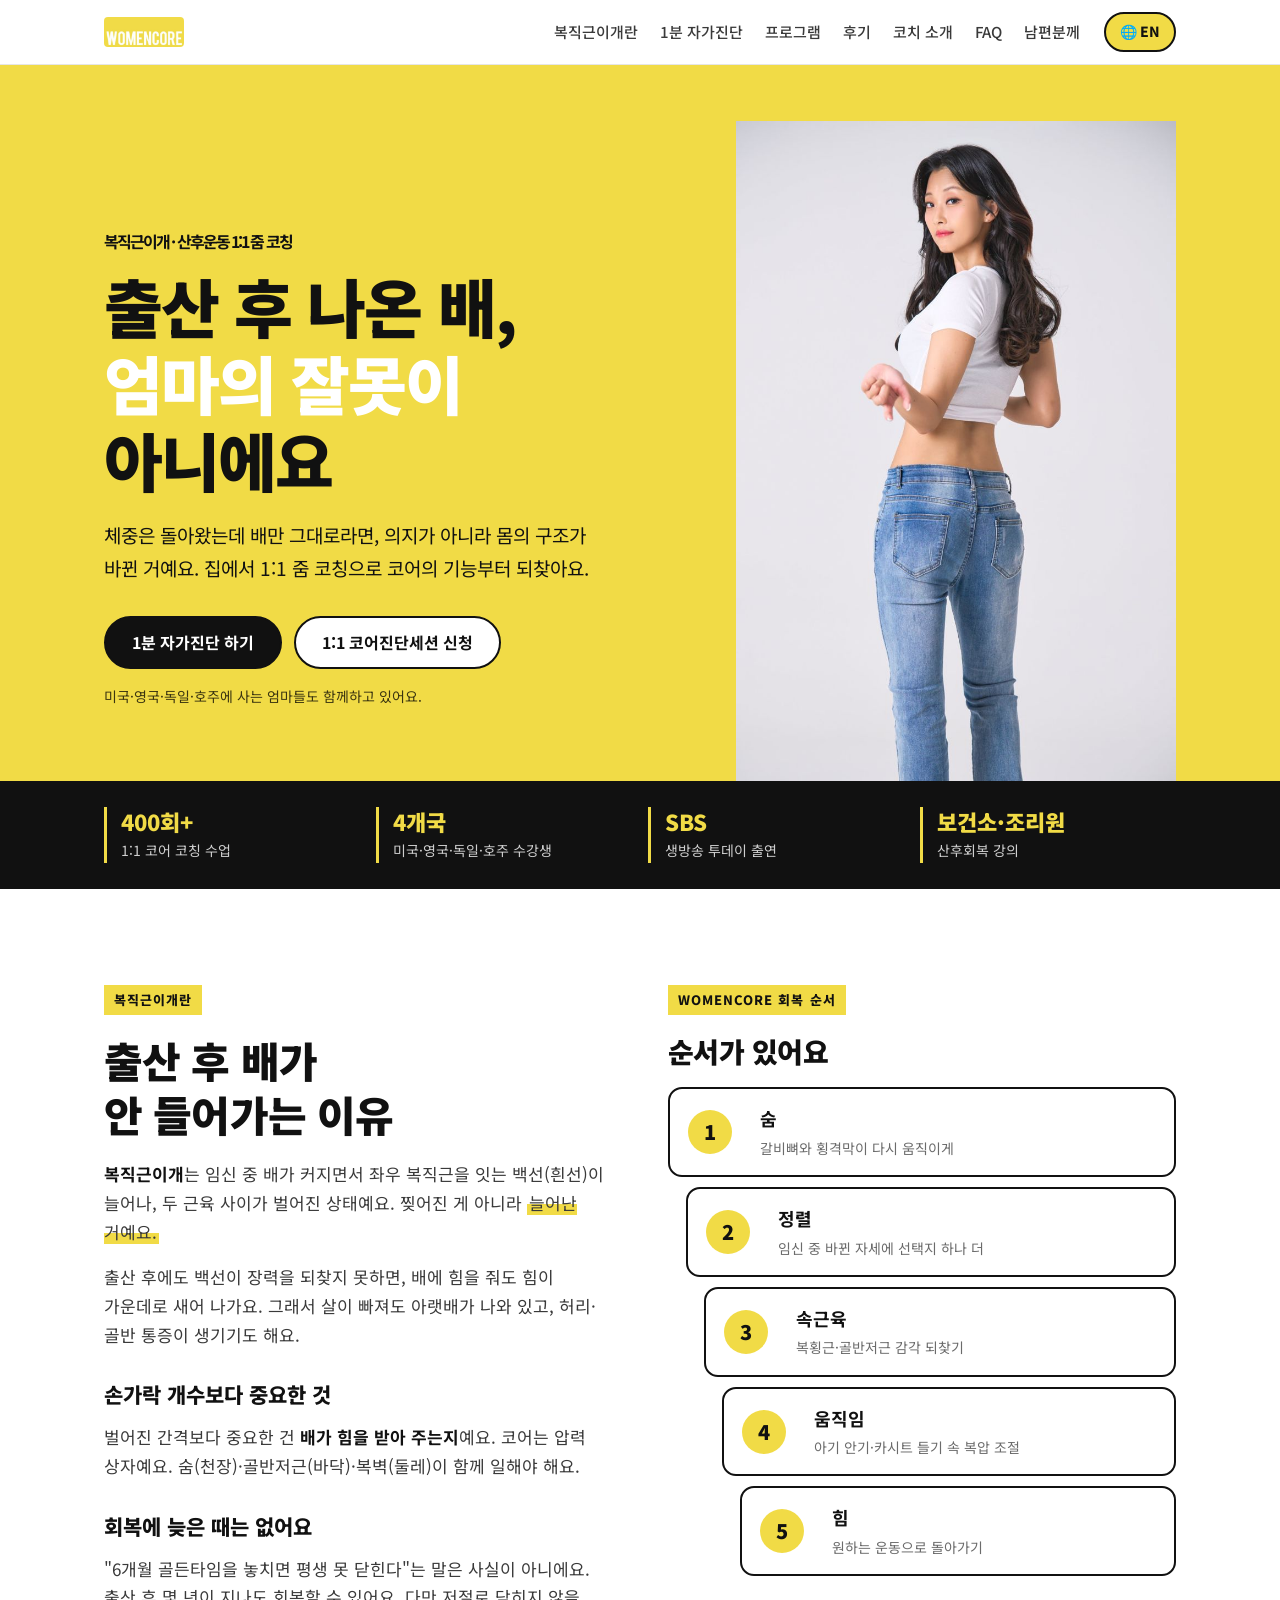
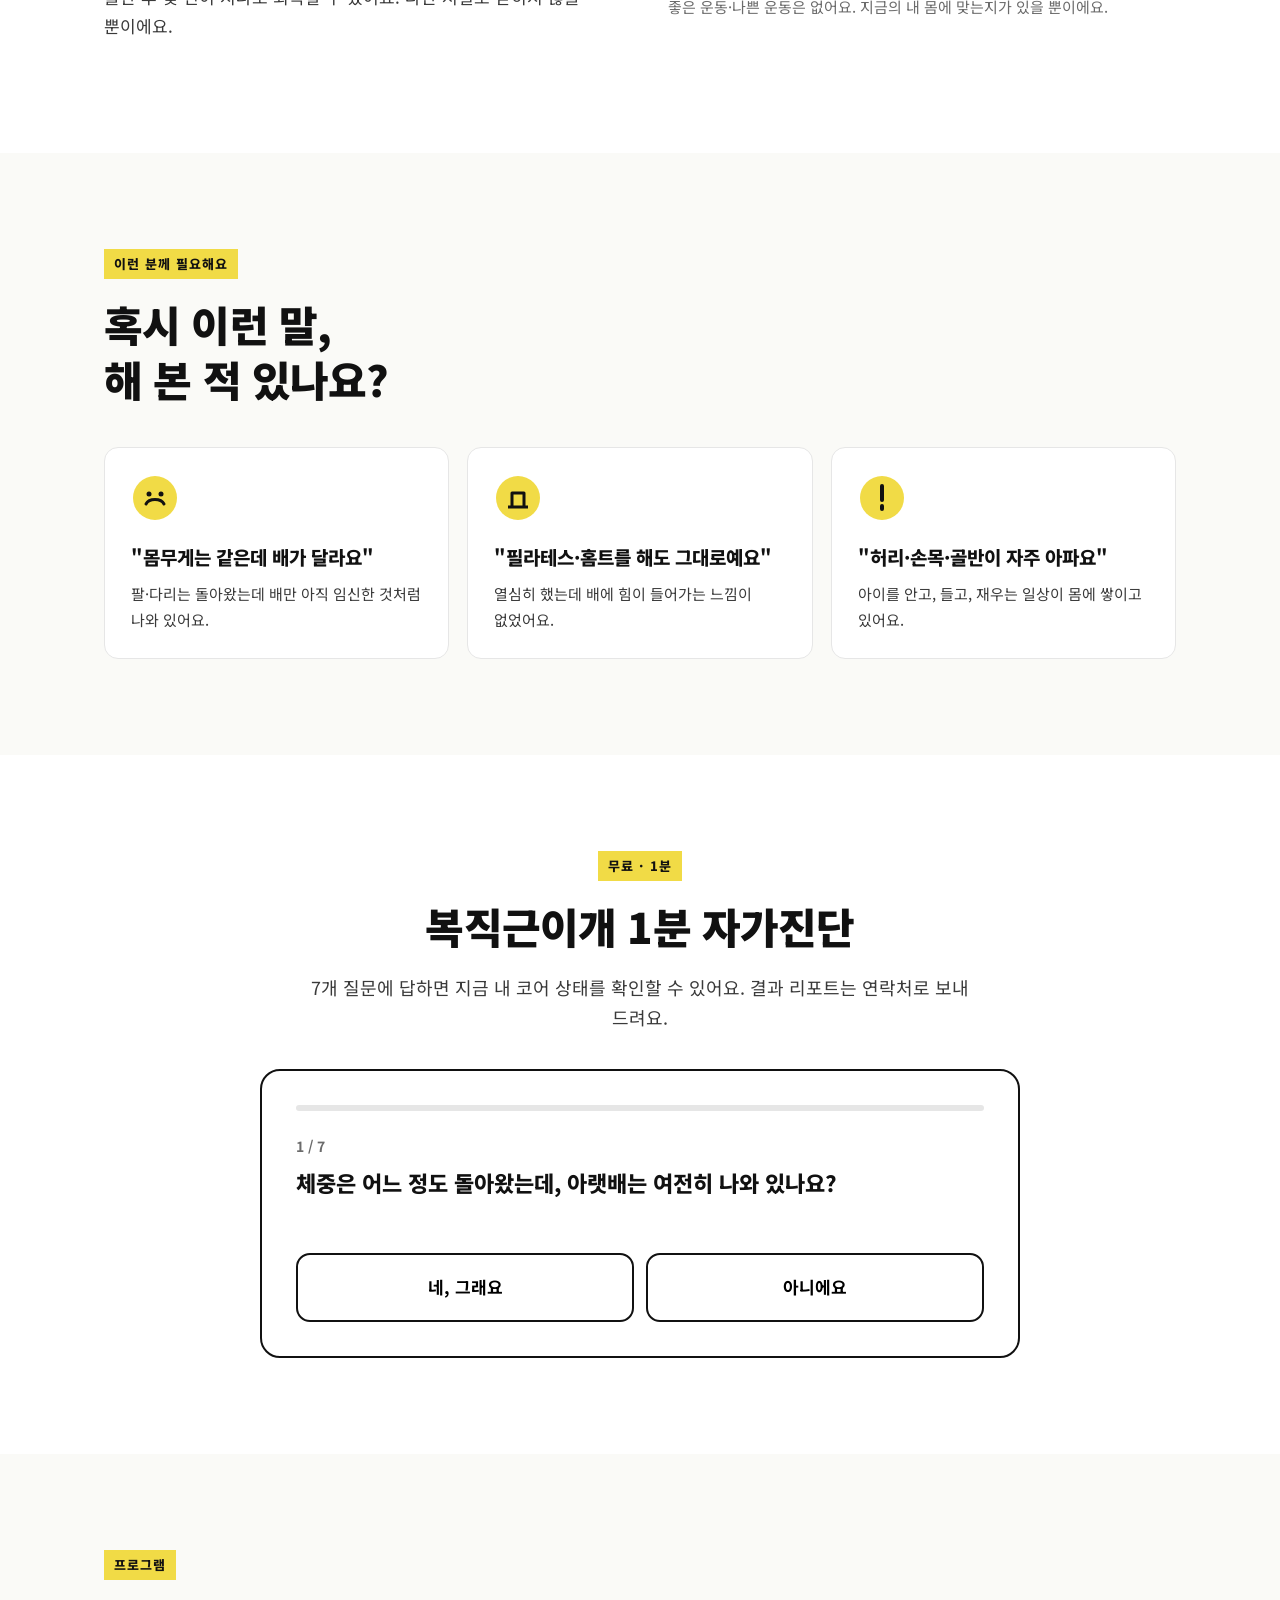
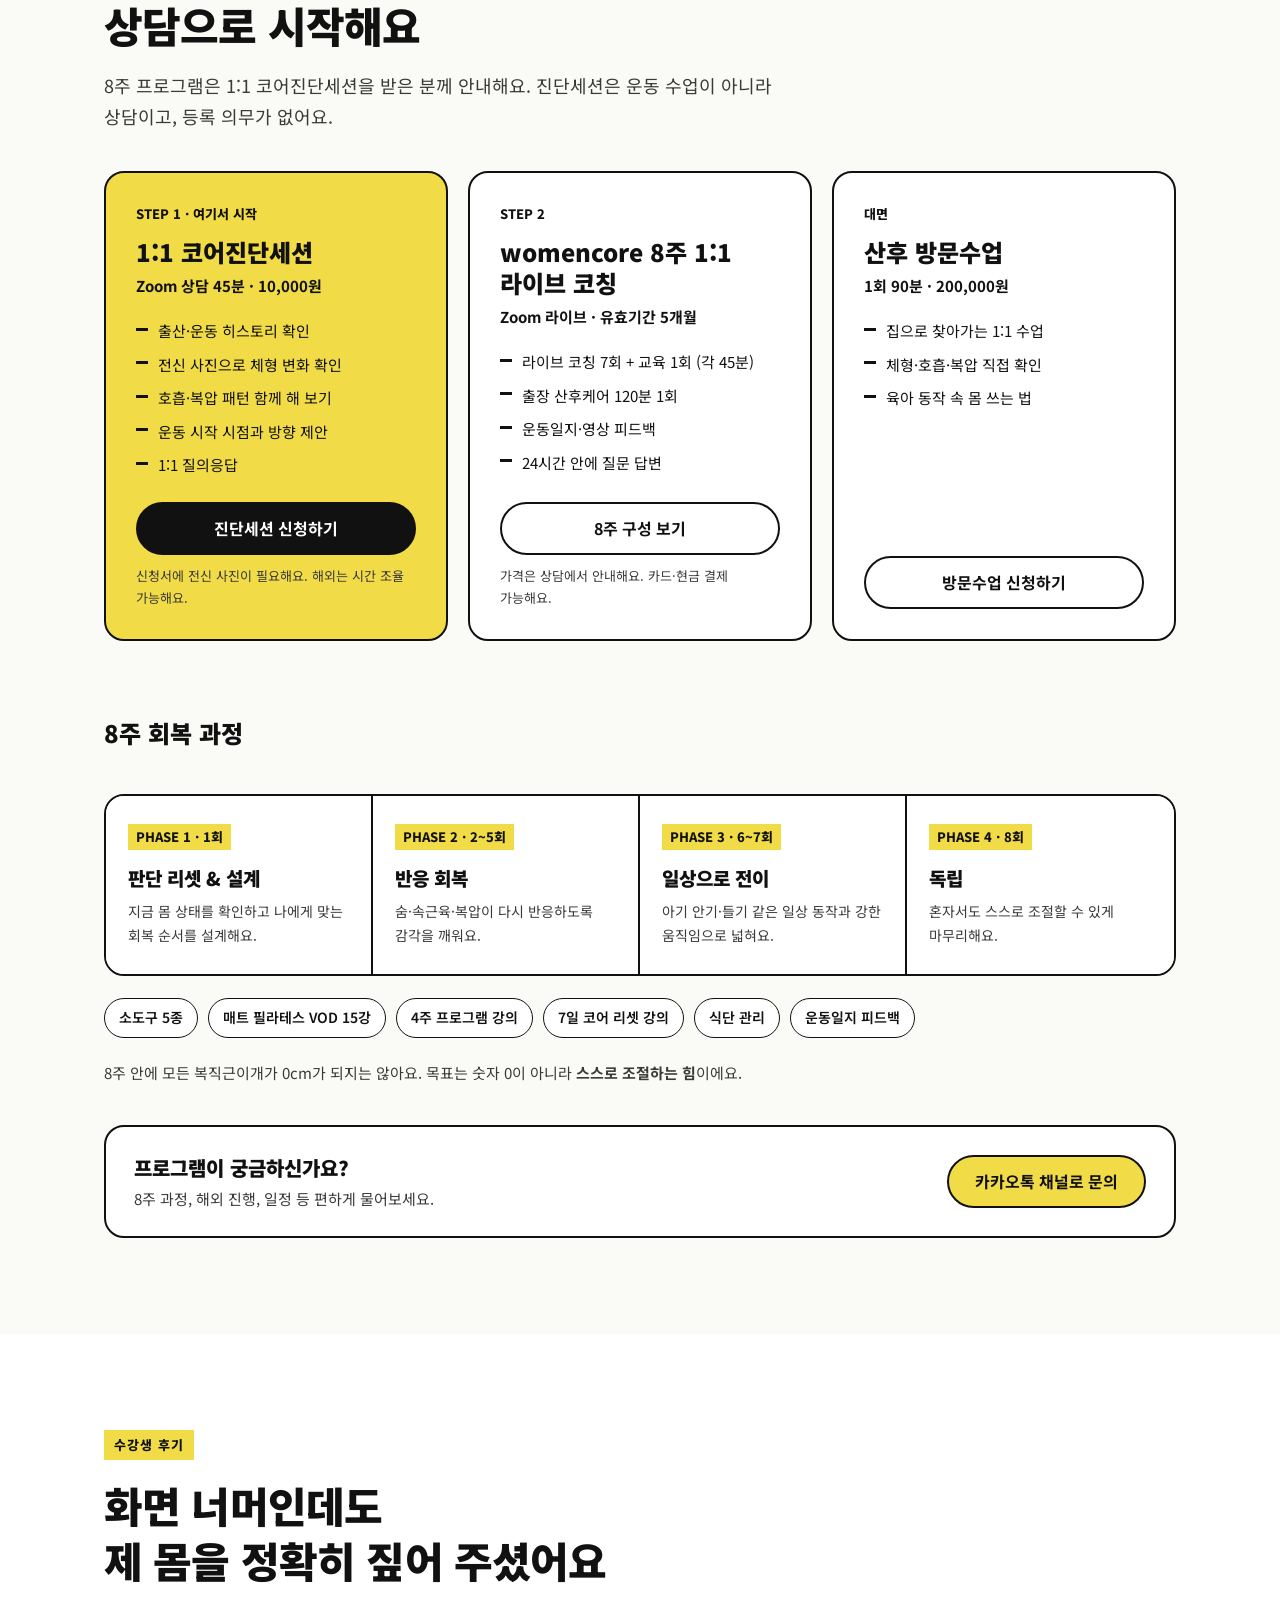
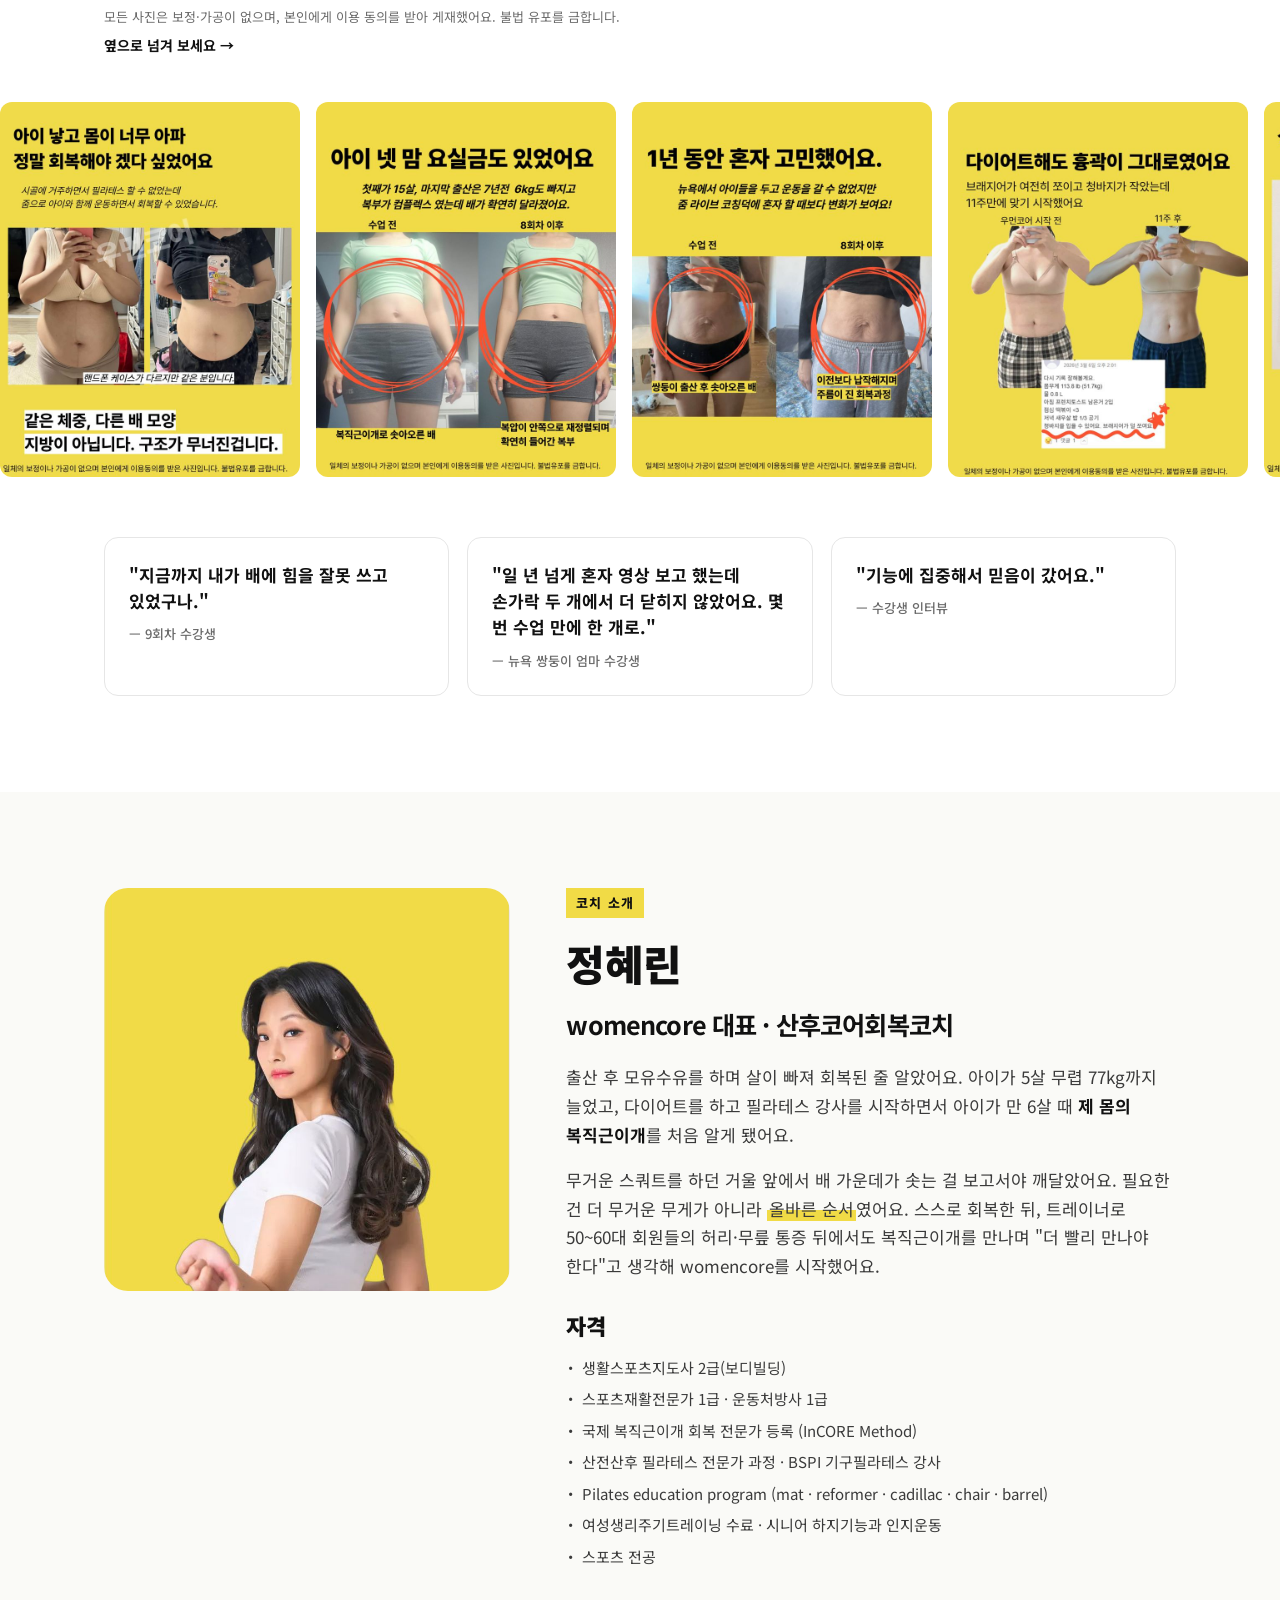
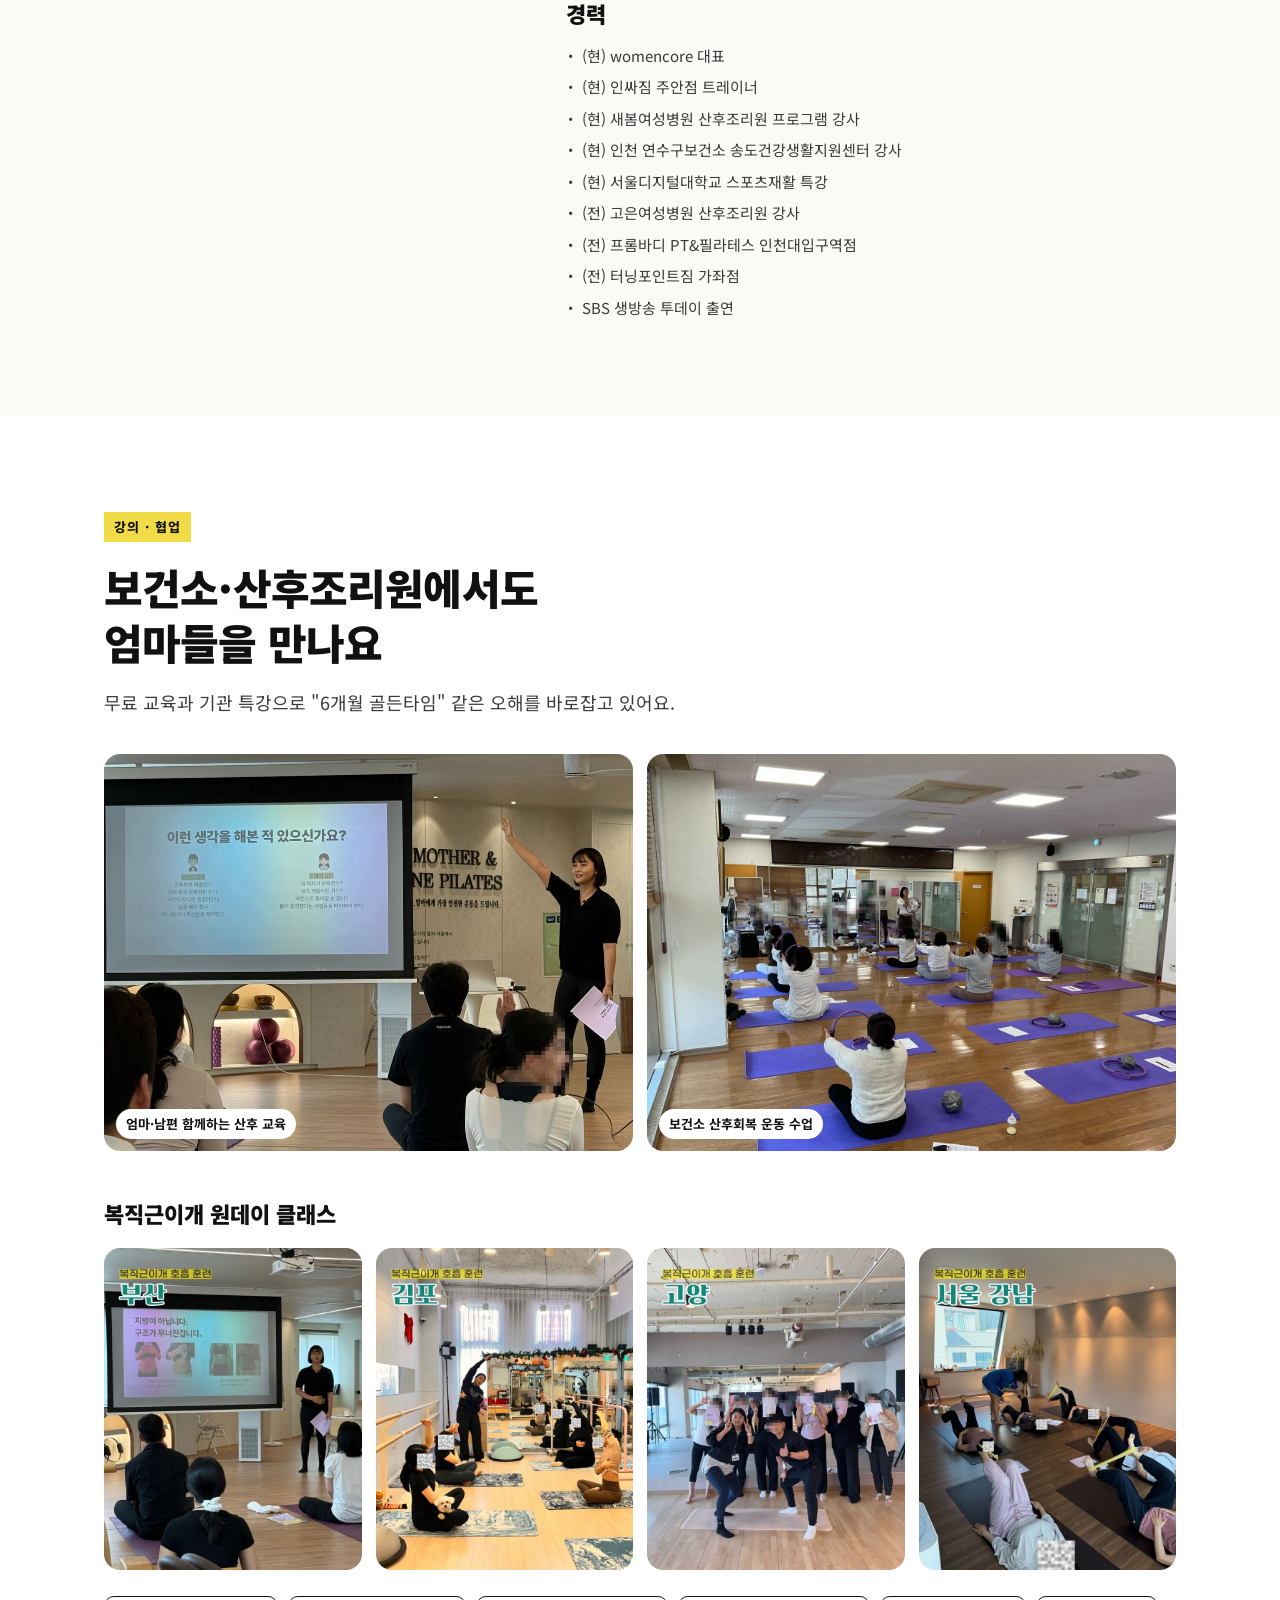
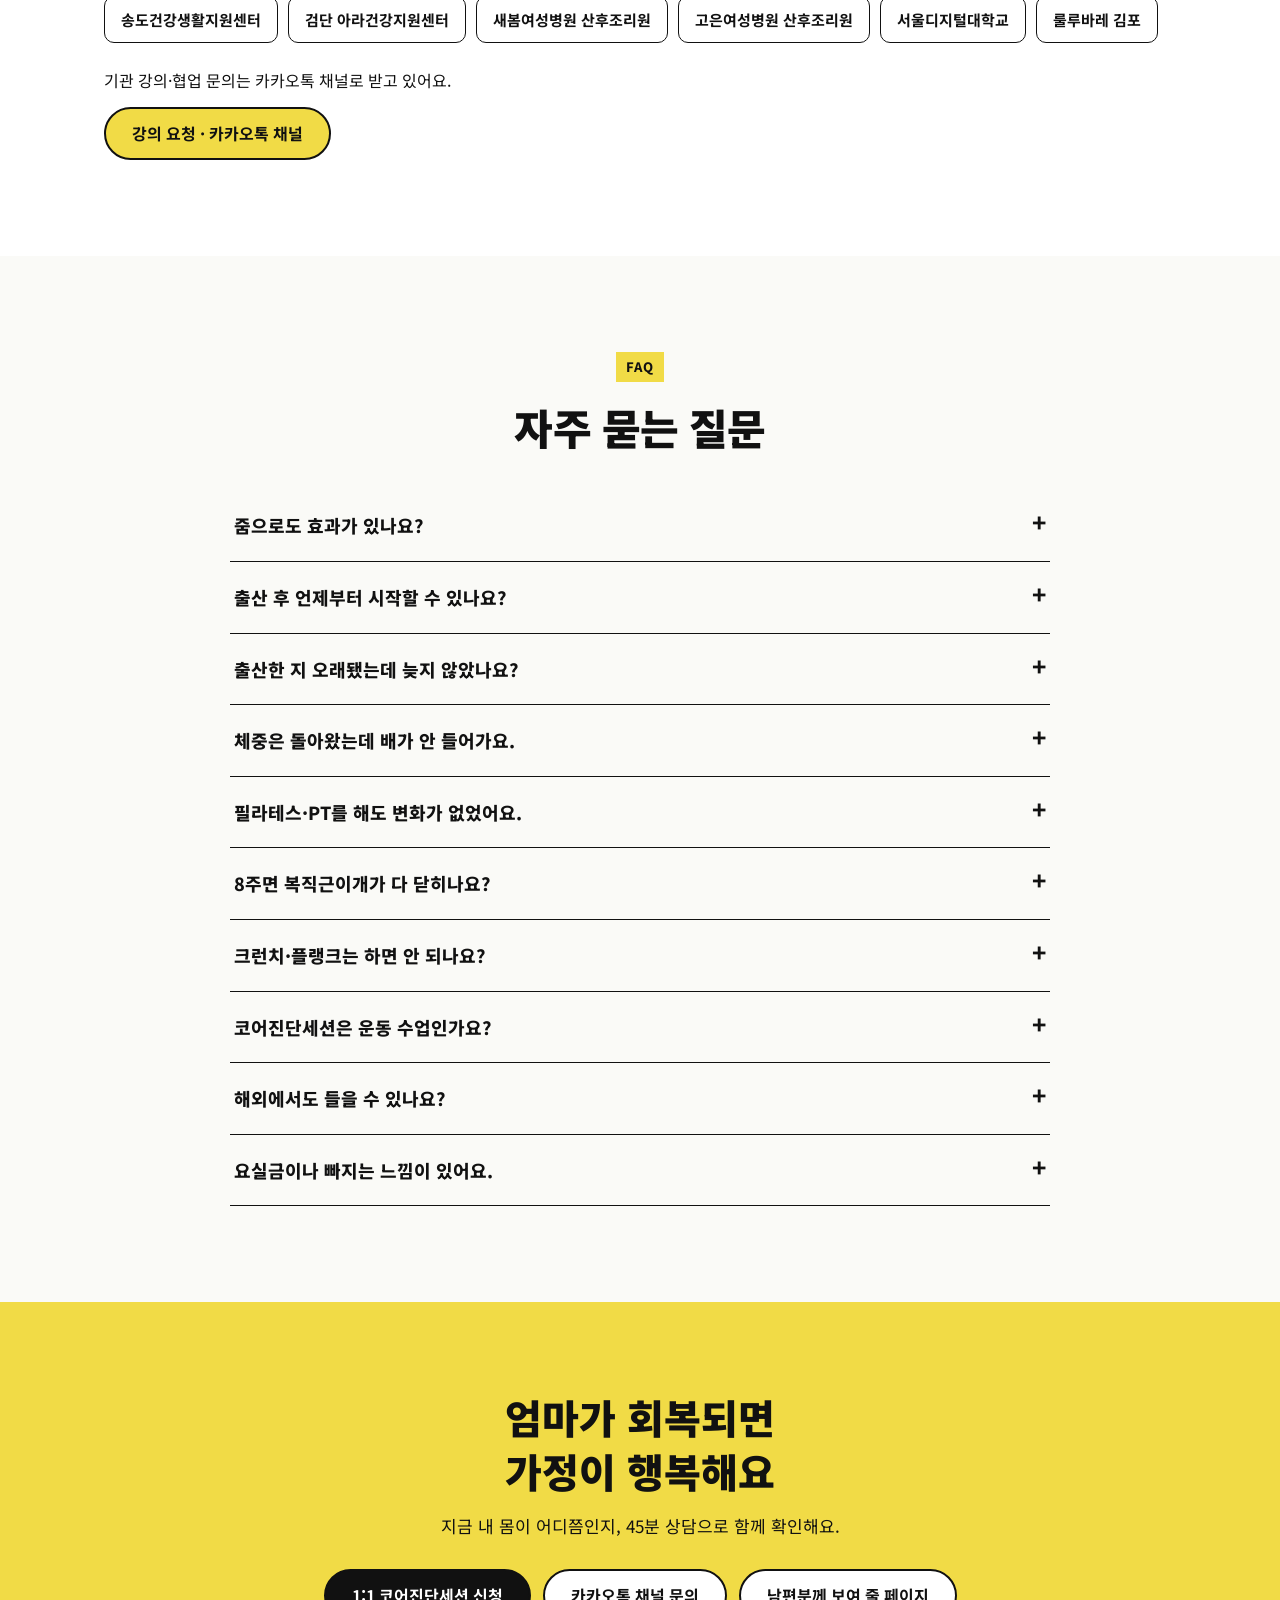
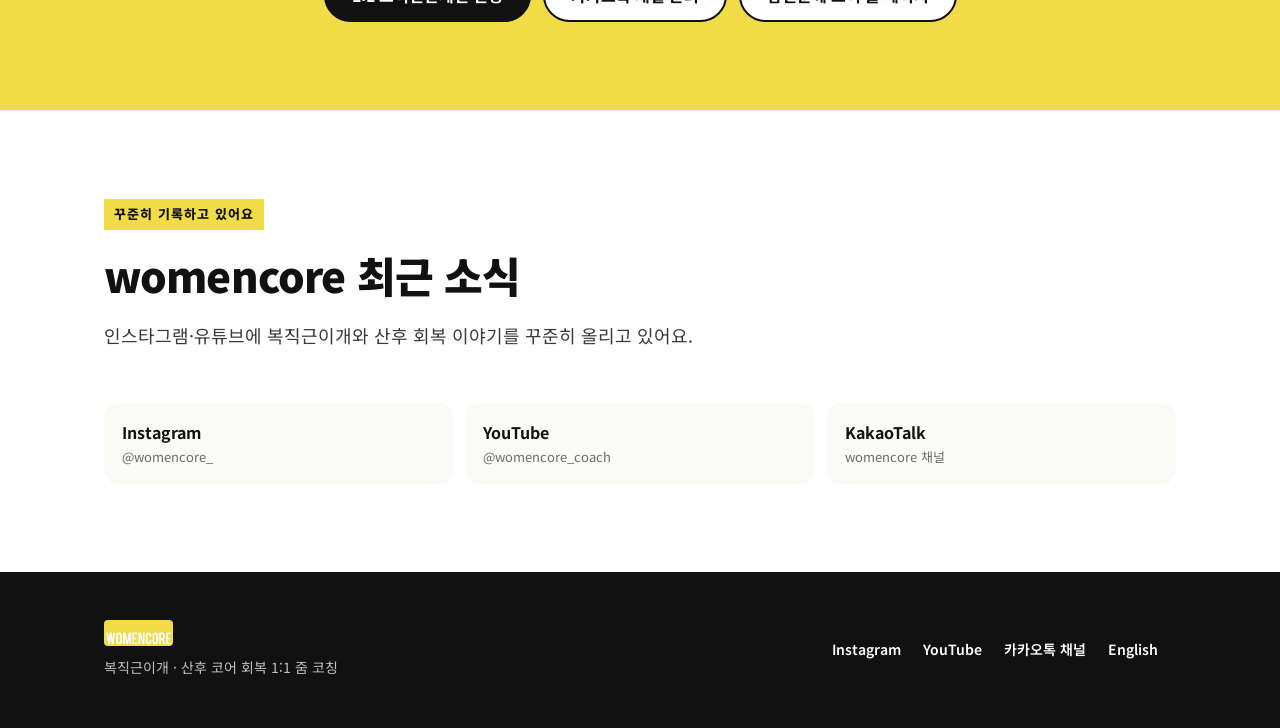
==== commit e9520c46: "홈페이지 최신본 반영: 카카오 채널 버튼, 언어 버튼, 사진 테두리 제거, SNS 최근 소식 자동 업데이트 - 네이버·구글 소유확인 태그와 sitemap 유지, canonical·" ====
--- a/index.html
+++ b/index.html
@@ -1,24 +1,23 @@
 <!DOCTYPE html>
 <html lang="ko">
 <head>
-  <meta name="naver-site-verification" content="af99a6bb299da6e17a0bb8924ac4c61f822bb1de" />
 <meta charset="utf-8">
 <meta name="viewport" content="width=device-width, initial-scale=1">
 <title>복직근이개 운동·산후 코어 회복 1:1 줌 코칭 | womencore 우먼코어</title>
 <meta name="description" content="출산 후 배가 안 들어가나요? 복직근이개와 산후 코어 회복을 집에서 1:1 줌 코칭으로. 산후코어회복코치 정혜린의 womencore(우먼코어) — 1분 자가진단, 1:1 코어진단세션, 8주 회복 프로그램.">
 <meta name="keywords" content="복직근이개, 복직근이개 운동, 복직근이개 자가진단, 산후운동, 온라인 산후운동, 출산 후 배, 산후 뱃살, 산후 코어, 우먼코어, womencore">
 <meta name="robots" content="index,follow">
-<!-- 검색엔진 소유 확인: 도메인 연결 후 네이버 서치어드바이저·구글 서치콘솔에서 받은 코드를 아래에 붙여 넣으세요 -->
-<!-- <meta name="naver-site-verification" content=""> -->
-<!-- <meta name="google-site-verification" content=""> -->
-<!-- 도메인이 정해지면: <link rel="canonical" href="https://도메인/"> / <link rel="alternate" hreflang="en" href="https://도메인/en/"> -->
+<meta name="naver-site-verification" content="af99a6bb299da6e17a0bb8924ac4c61f822bb1de" />
+<meta name="google-site-verification" content="QppI0Yj5ngqZtt-MOk-PgIjbV2Ko0KwPAh0AUhiNNA0" />
+<link rel="canonical" href="https://womencore.github.io/">
 <meta property="og:type" content="website">
 <meta property="og:site_name" content="womencore 우먼코어">
 <meta property="og:title" content="출산 후 나온 배, 엄마의 잘못이 아니에요 | womencore">
 <meta property="og:description" content="복직근이개·산후 코어 회복 1:1 줌 코칭. 1분 자가진단으로 지금 내 몸을 확인해 보세요.">
-<meta property="og:image" content="assets/coach-yellow.jpg">
+<meta property="og:image" content="https://womencore.github.io/assets/coach-yellow.jpg">
 <meta property="og:locale" content="ko_KR">
-<link rel="alternate" hreflang="en" href="en/index.html">
+<link rel="alternate" hreflang="ko" href="https://womencore.github.io/">
+<link rel="alternate" hreflang="en" href="https://womencore.github.io/en/">
 <link rel="preconnect" href="https://fonts.googleapis.com">
 <link rel="preconnect" href="https://fonts.gstatic.com" crossorigin>
 <link href="https://fonts.googleapis.com/css2?family=Noto+Sans+KR:wght@400;500;700;800;900&display=swap" rel="stylesheet">
@@ -427,6 +426,22 @@
   </div>
 </section>
 
+
+<!-- SNS 최근 소식: assets/feed.json (GitHub Actions가 매일 갱신) -->
+<section id="sns" class="sns">
+  <div class="wrap">
+    <span class="eyebrow">꾸준히 기록하고 있어요</span>
+    <h2 class="title">womencore 최근 소식</h2>
+    <p class="lead sns-updated" data-label="마지막 게시">인스타그램·유튜브에 복직근이개와 산후 회복 이야기를 꾸준히 올리고 있어요.</p>
+    <div class="feed" data-feed="assets/feed.json" data-lang="ko" aria-live="polite"></div>
+    <div class="sns-links">
+      <a href="https://www.instagram.com/womencore_/" target="_blank" rel="noopener"><b>Instagram</b><span>@womencore_</span></a>
+      <a href="https://www.youtube.com/@womencore_coach" target="_blank" rel="noopener"><b>YouTube</b><span>@womencore_coach</span></a>
+      <a data-link="kakao" href="#"><b>KakaoTalk</b><span>womencore 채널</span></a>
+    </div>
+  </div>
+</section>
+
 </main>
 
 <footer class="site-footer">
--- a/assets/style.css
+++ b/assets/style.css
@@ -162,7 +162,7 @@
 
 /* ===== 후기 ===== */
 .reviews{display:flex;gap:16px;overflow-x:auto;scroll-snap-type:x mandatory;padding:8px 24px 20px;margin-top:36px}
-.reviews figure{flex:0 0 300px;scroll-snap-align:start;border-radius:12px;overflow:hidden;box-shadow:0 2px 0 var(--ink);border:2px solid var(--ink);background:var(--yellow)}
+.reviews figure{flex:0 0 300px;scroll-snap-align:start;border-radius:12px;overflow:hidden;background:var(--yellow)}
 .reviews img{width:100%;height:auto}
 .review-note{font-size:13px;color:var(--muted);margin-top:4px}
 .scroll-hint{font-size:14px;font-weight:700;margin-top:6px}
@@ -243,9 +243,29 @@
 .hero-white{color:#fff}
 .oneday-title{font-size:22px;font-weight:900;margin:44px 0 0}
 .oneday{display:grid;grid-template-columns:repeat(4,1fr);gap:14px;margin-top:16px}
-.oneday figure{border-radius:16px;overflow:hidden;border:2px solid var(--ink)}
+.oneday figure{border-radius:16px;overflow:hidden}
 @media (max-width:760px){.oneday{grid-template-columns:1fr 1fr}}
 
 .ask-box{display:flex;flex-wrap:wrap;align-items:center;justify-content:space-between;gap:16px;margin-top:40px;background:#fff;border:2px solid var(--ink);border-radius:20px;padding:24px 28px}
 .ask-box b{display:block;font-size:20px;font-weight:900}
 .ask-box span{font-size:15px;color:var(--ink-2)}
+
+/* SNS 최근 소식 */
+.sns{padding:88px 0;border-top:1px solid var(--line)}
+.sns-updated{display:flex;align-items:center;gap:8px;flex-wrap:wrap}
+.sns-updated .dot{width:10px;height:10px;border-radius:50%;background:#2fb344;box-shadow:0 0 0 4px rgba(47,179,68,.18)}
+.feed{display:grid;grid-template-columns:repeat(4,1fr);gap:16px;margin-top:28px}
+.post{display:flex;flex-direction:column;text-decoration:none;background:#fff;border:1px solid var(--line);border-radius:14px;overflow:hidden;transition:transform .15s}
+.post:hover{transform:translateY(-2px)}
+.post .thumb{display:block;aspect-ratio:1/1;background:var(--yellow-soft);overflow:hidden}
+.post .thumb img{width:100%;height:100%;object-fit:cover}
+.post .thumb-text{display:grid;place-items:center;font-weight:900}
+.post .meta{display:flex;justify-content:space-between;align-items:center;padding:12px 14px 4px;font-size:13px}
+.post .src{font-style:normal;font-weight:800}
+.post time{color:var(--muted);font-weight:600}
+.post .cap{padding:0 14px 14px;font-size:14px;line-height:1.5;color:var(--ink-2);display:-webkit-box;-webkit-line-clamp:2;-webkit-box-orient:vertical;overflow:hidden}
+@media (max-width:860px){.feed{grid-template-columns:1fr 1fr}}
+.sns-links{display:grid;grid-template-columns:repeat(3,1fr);gap:12px;margin-top:24px}
+.sns-links a{display:flex;flex-direction:column;text-decoration:none;background:var(--bg-2);border-radius:14px;padding:16px 18px}
+.sns-links b{font-size:16px}.sns-links span{font-size:13px;color:var(--muted)}
+@media (max-width:640px){.sns-links{grid-template-columns:1fr}}
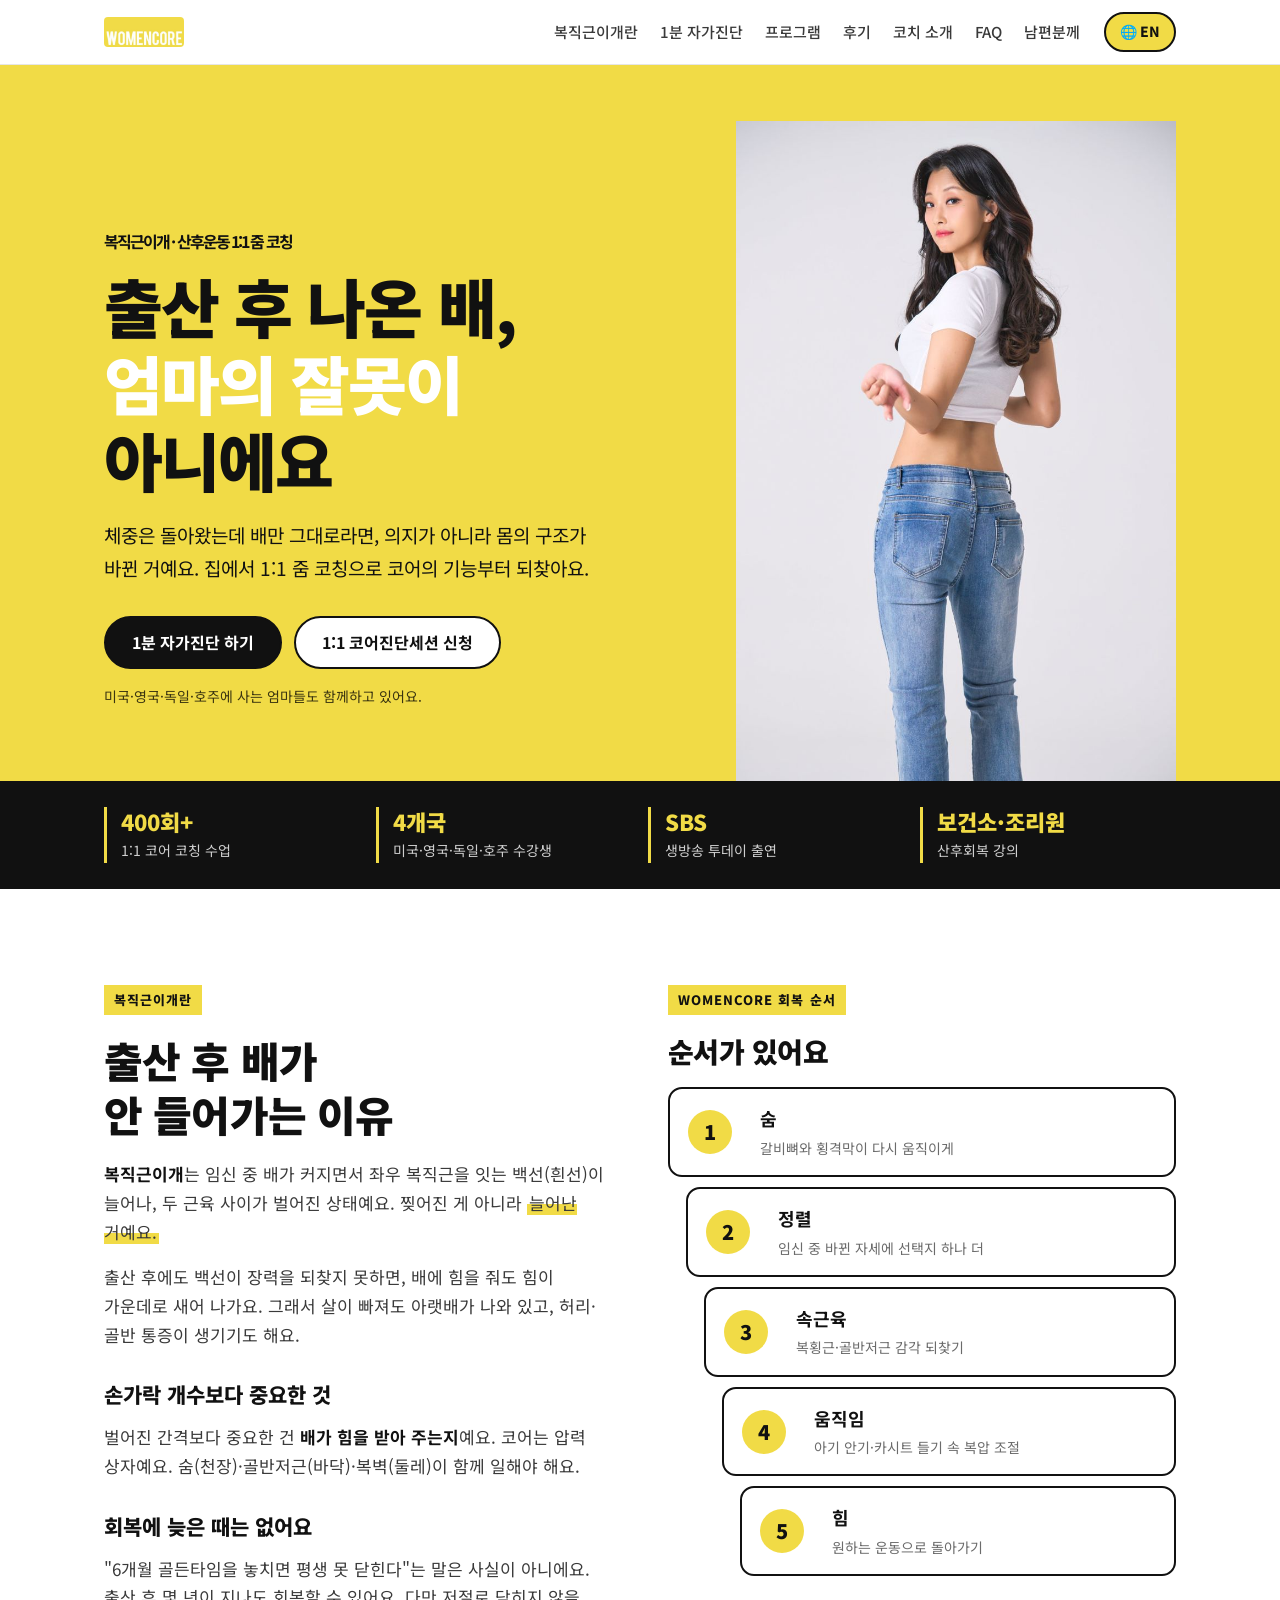
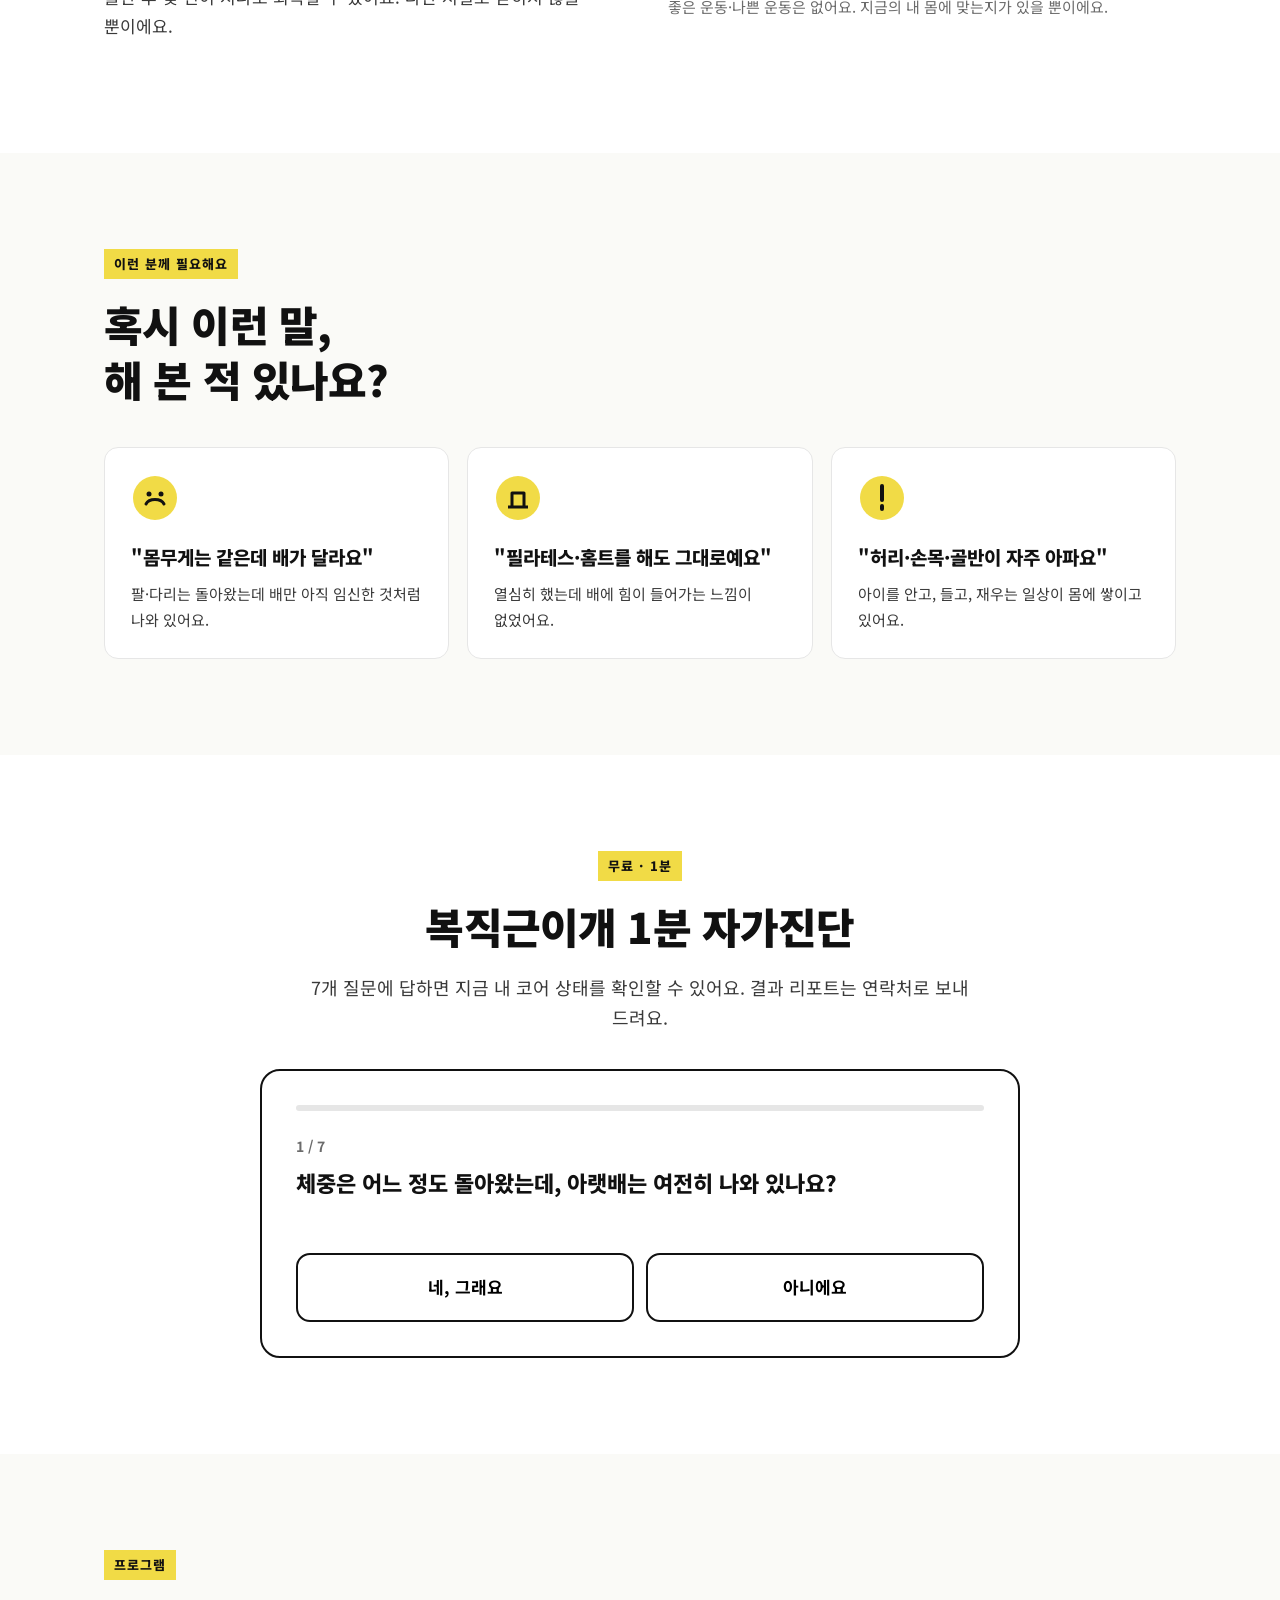
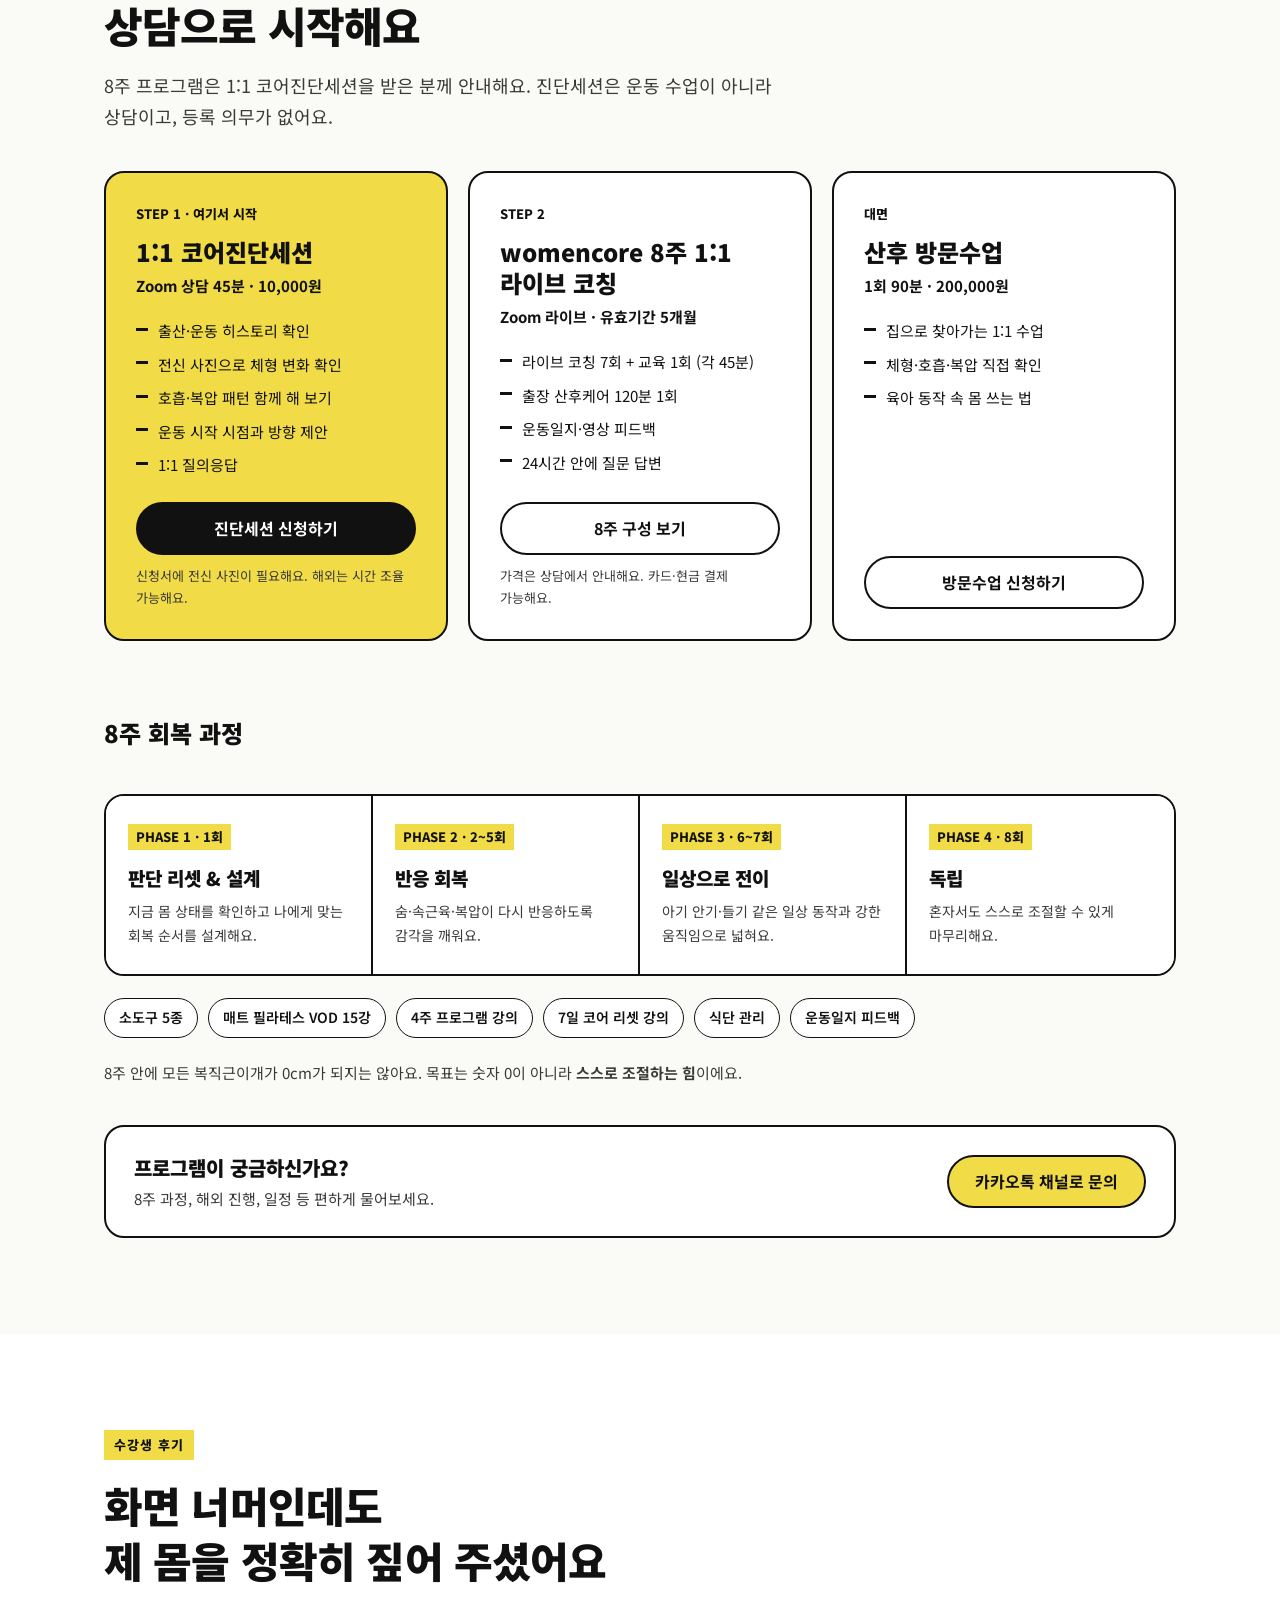
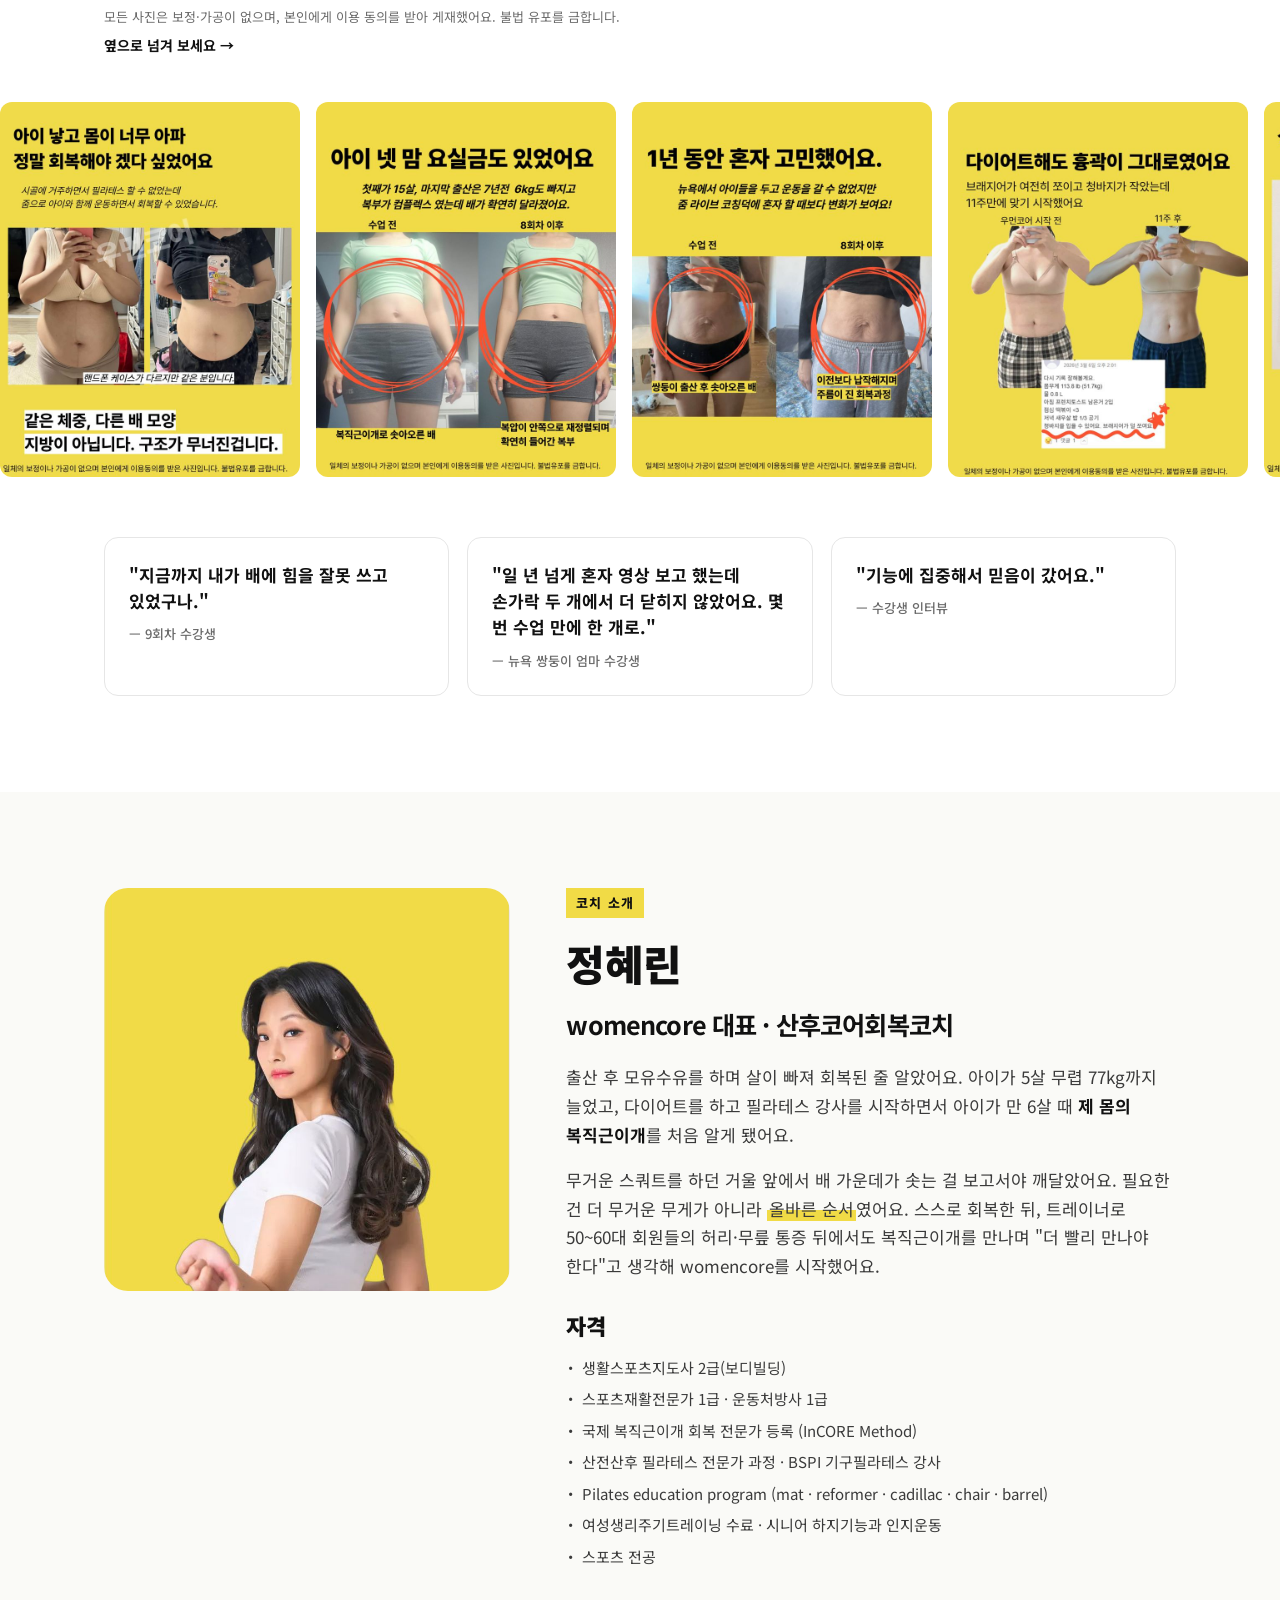
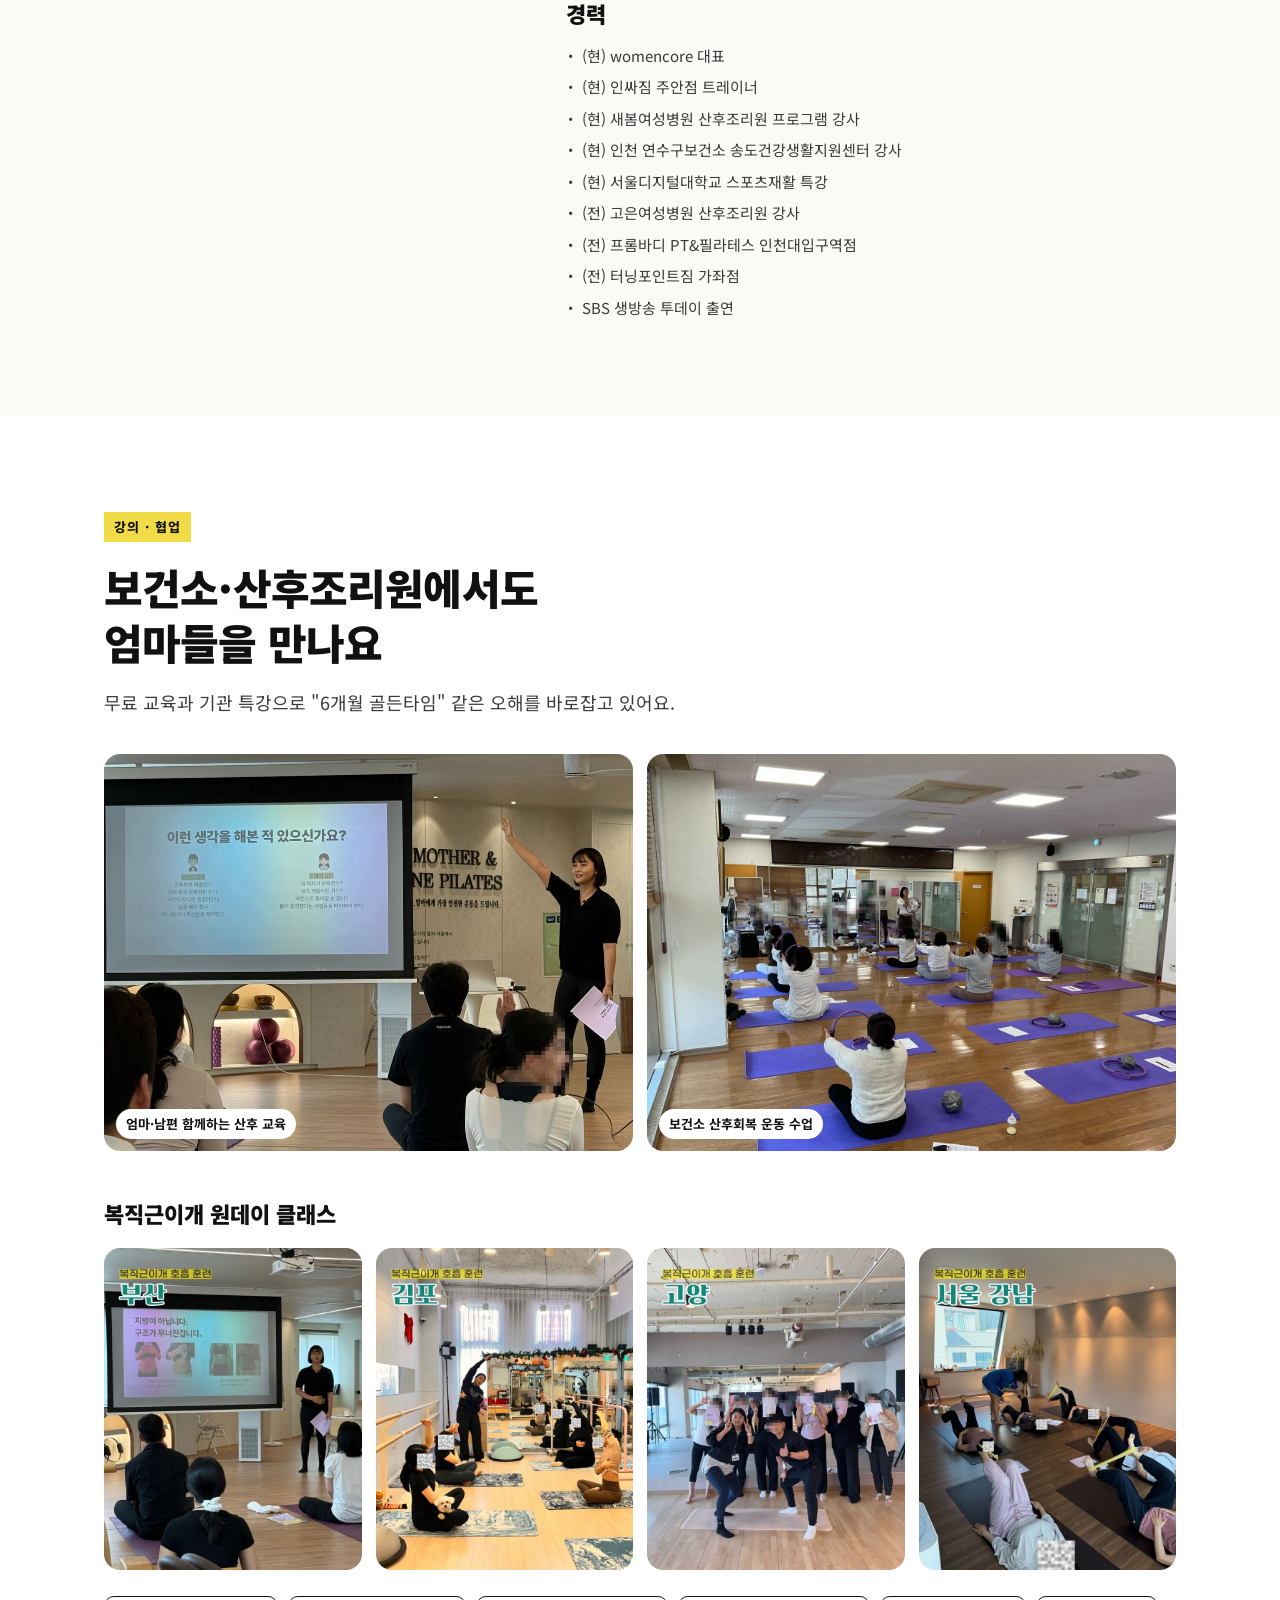
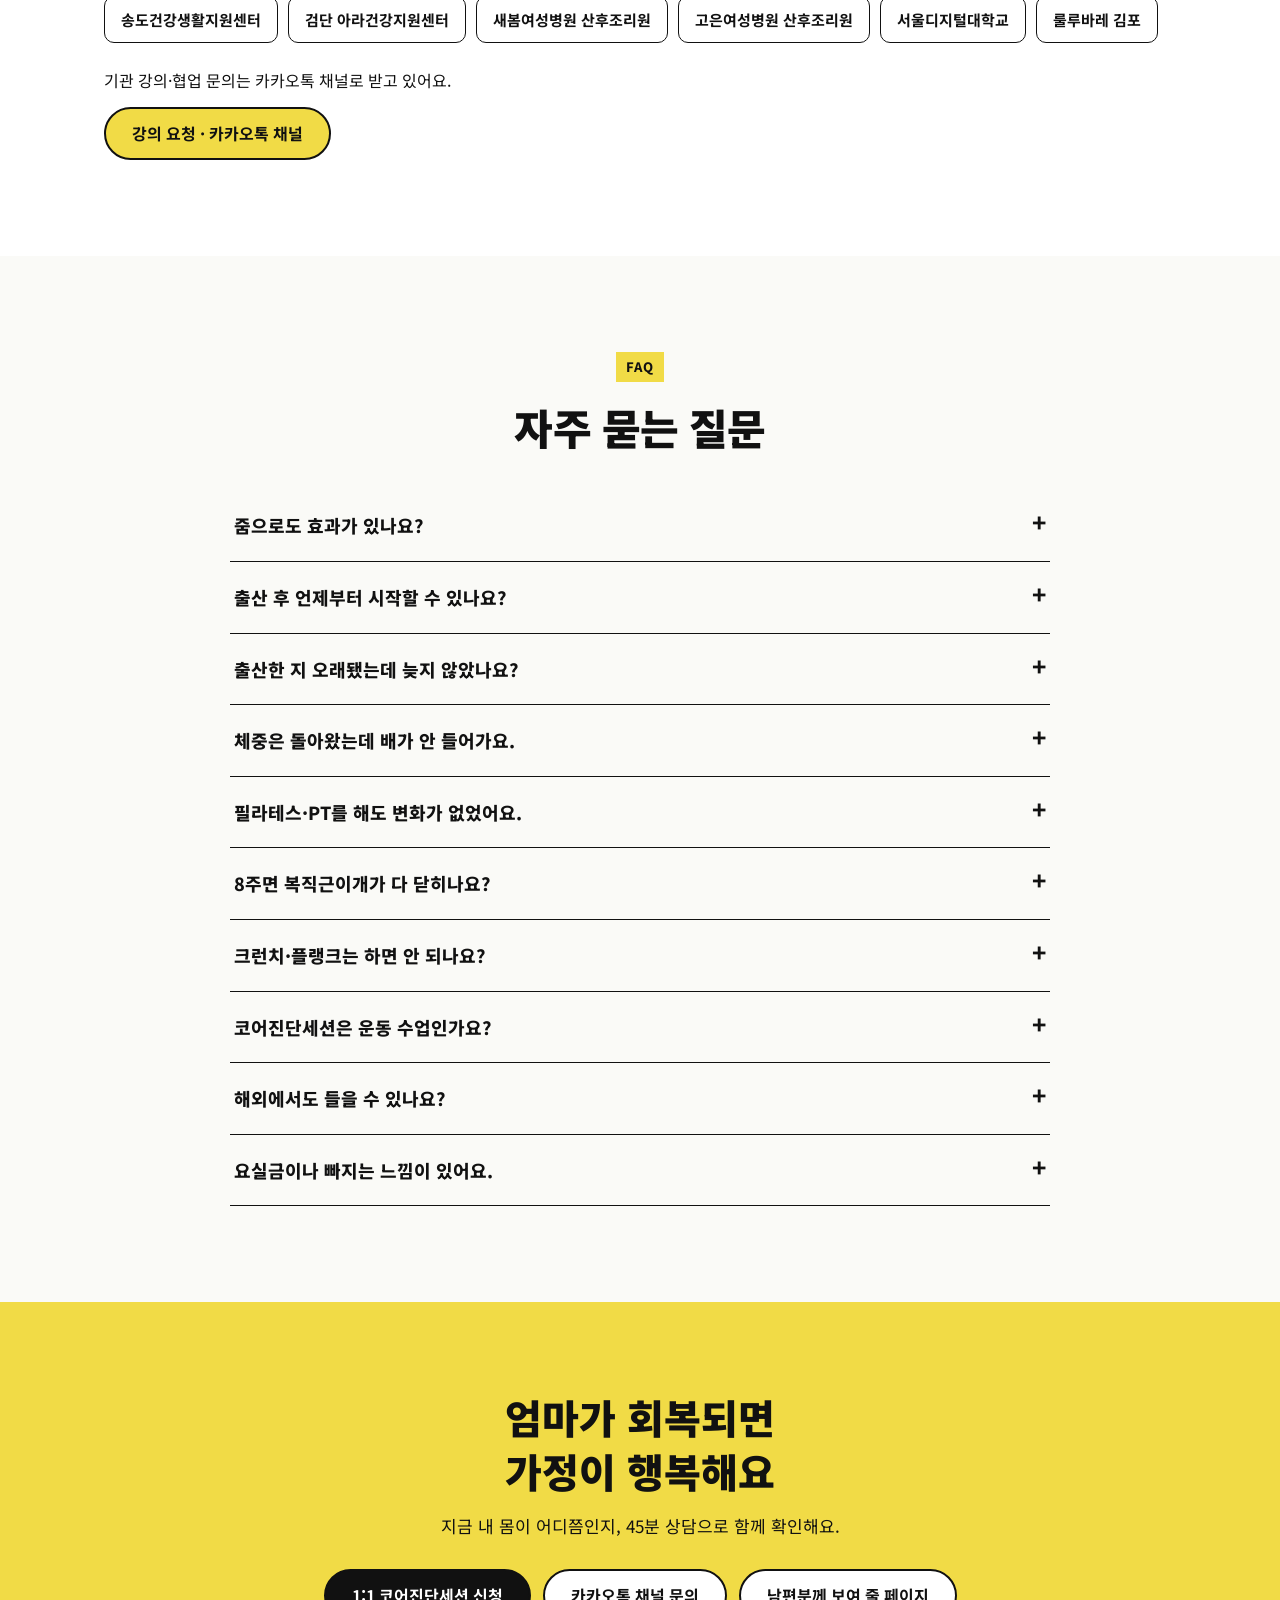
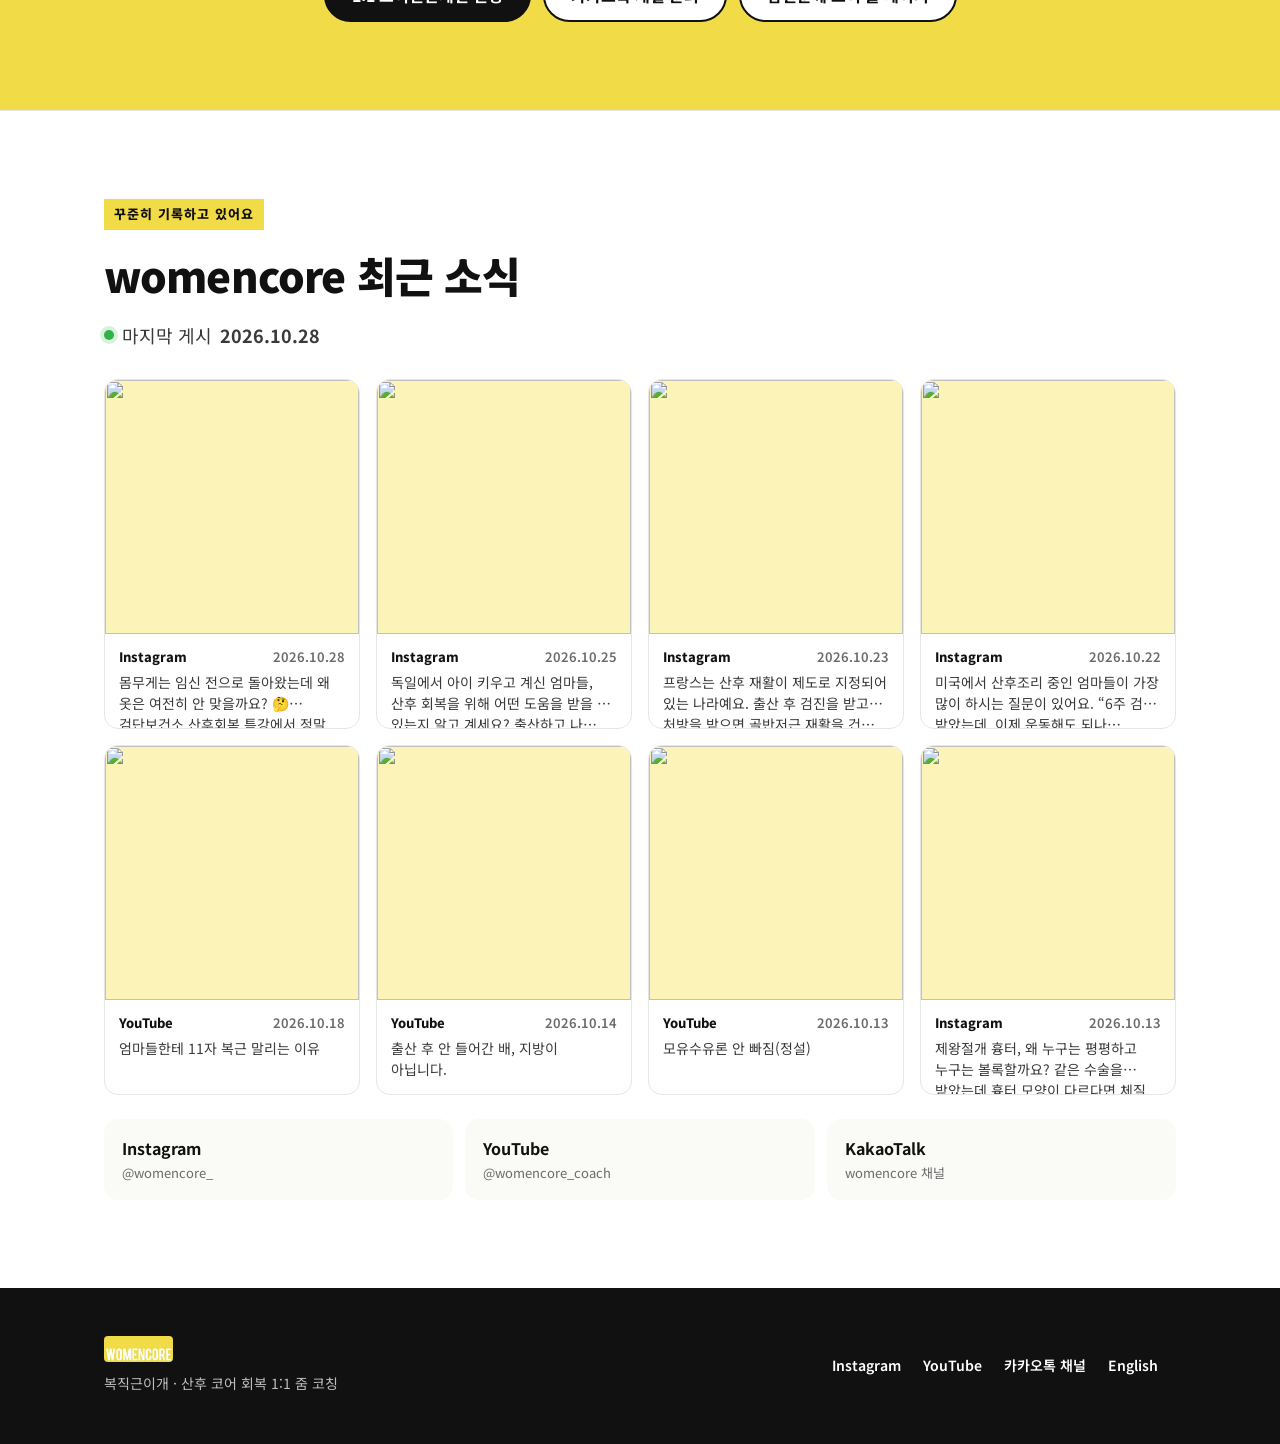
==== commit b3ee9739: "네이버 서치어드바이저 권고 반영: 제목 40자·설명 80자 이내로 단축 Co-Authored-By: Claude Opus 5.5 <noreply@anthropic.com> Clau" ====
--- a/index.html
+++ b/index.html
@@ -3,8 +3,8 @@
 <head>
 <meta charset="utf-8">
 <meta name="viewport" content="width=device-width, initial-scale=1">
-<title>복직근이개 운동·산후 코어 회복 1:1 줌 코칭 | womencore 우먼코어</title>
-<meta name="description" content="출산 후 배가 안 들어가나요? 복직근이개와 산후 코어 회복을 집에서 1:1 줌 코칭으로. 산후코어회복코치 정혜린의 womencore(우먼코어) — 1분 자가진단, 1:1 코어진단세션, 8주 회복 프로그램.">
+<title>복직근이개·산후운동 1:1 줌 코칭 | 우먼코어 womencore</title>
+<meta name="description" content="출산 후 배가 안 들어가나요? 복직근이개·산후운동을 집에서 1:1 줌 코칭으로. 1분 자가진단, 코어진단세션 신청.">
 <meta name="keywords" content="복직근이개, 복직근이개 운동, 복직근이개 자가진단, 산후운동, 온라인 산후운동, 출산 후 배, 산후 뱃살, 산후 코어, 우먼코어, womencore">
 <meta name="robots" content="index,follow">
 <meta name="naver-site-verification" content="af99a6bb299da6e17a0bb8924ac4c61f822bb1de" />
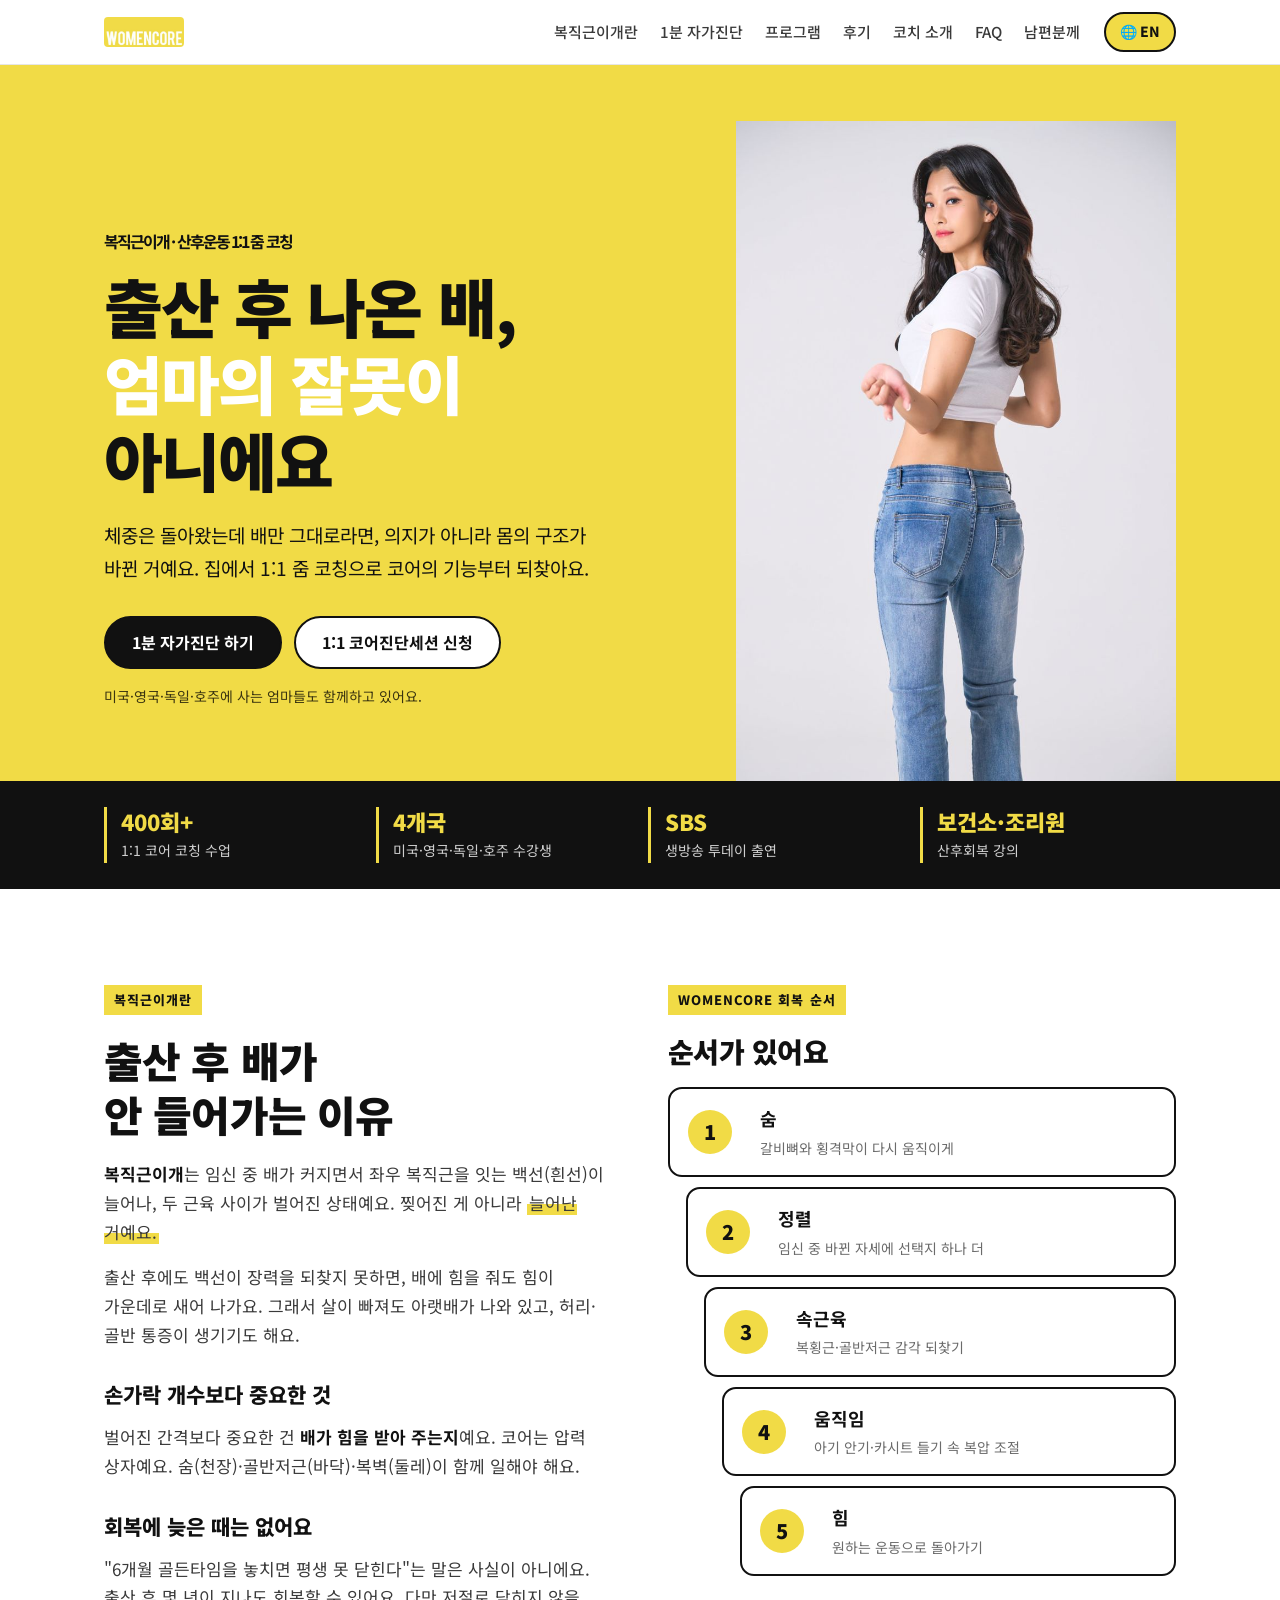
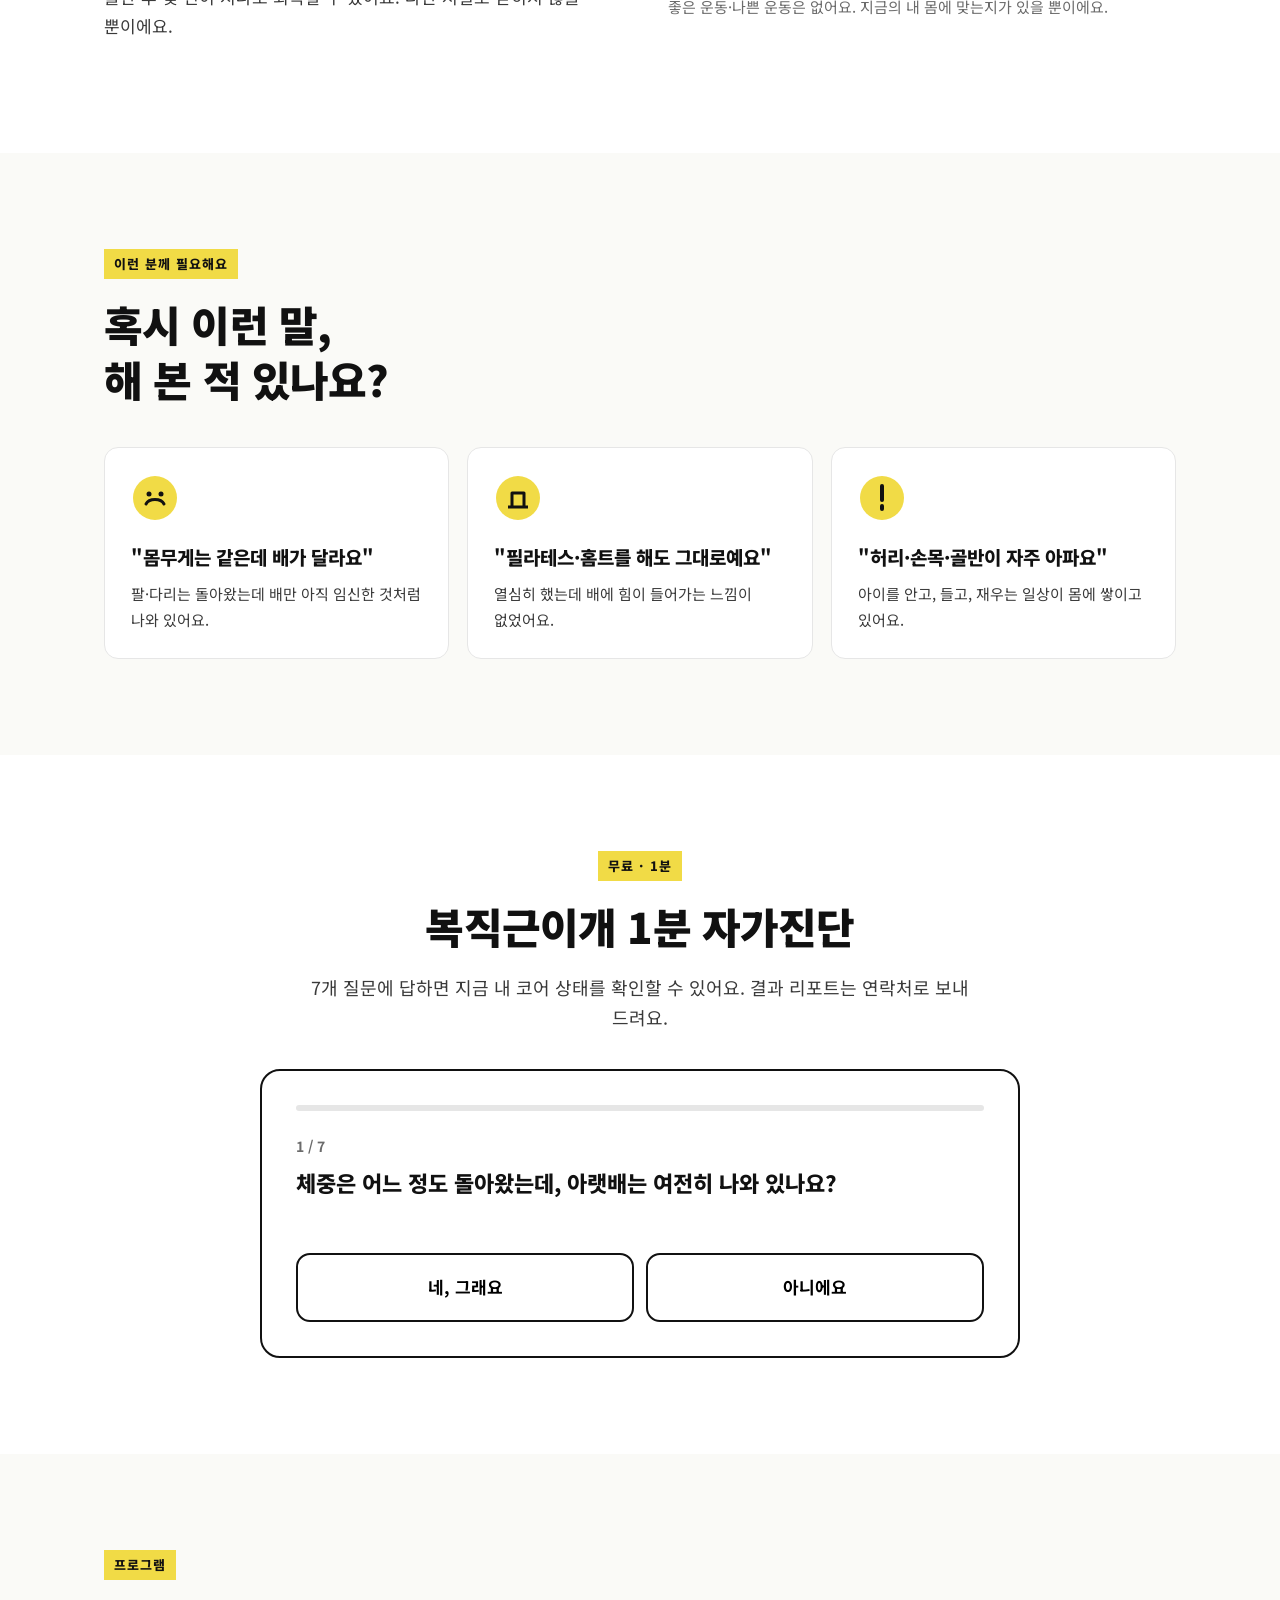
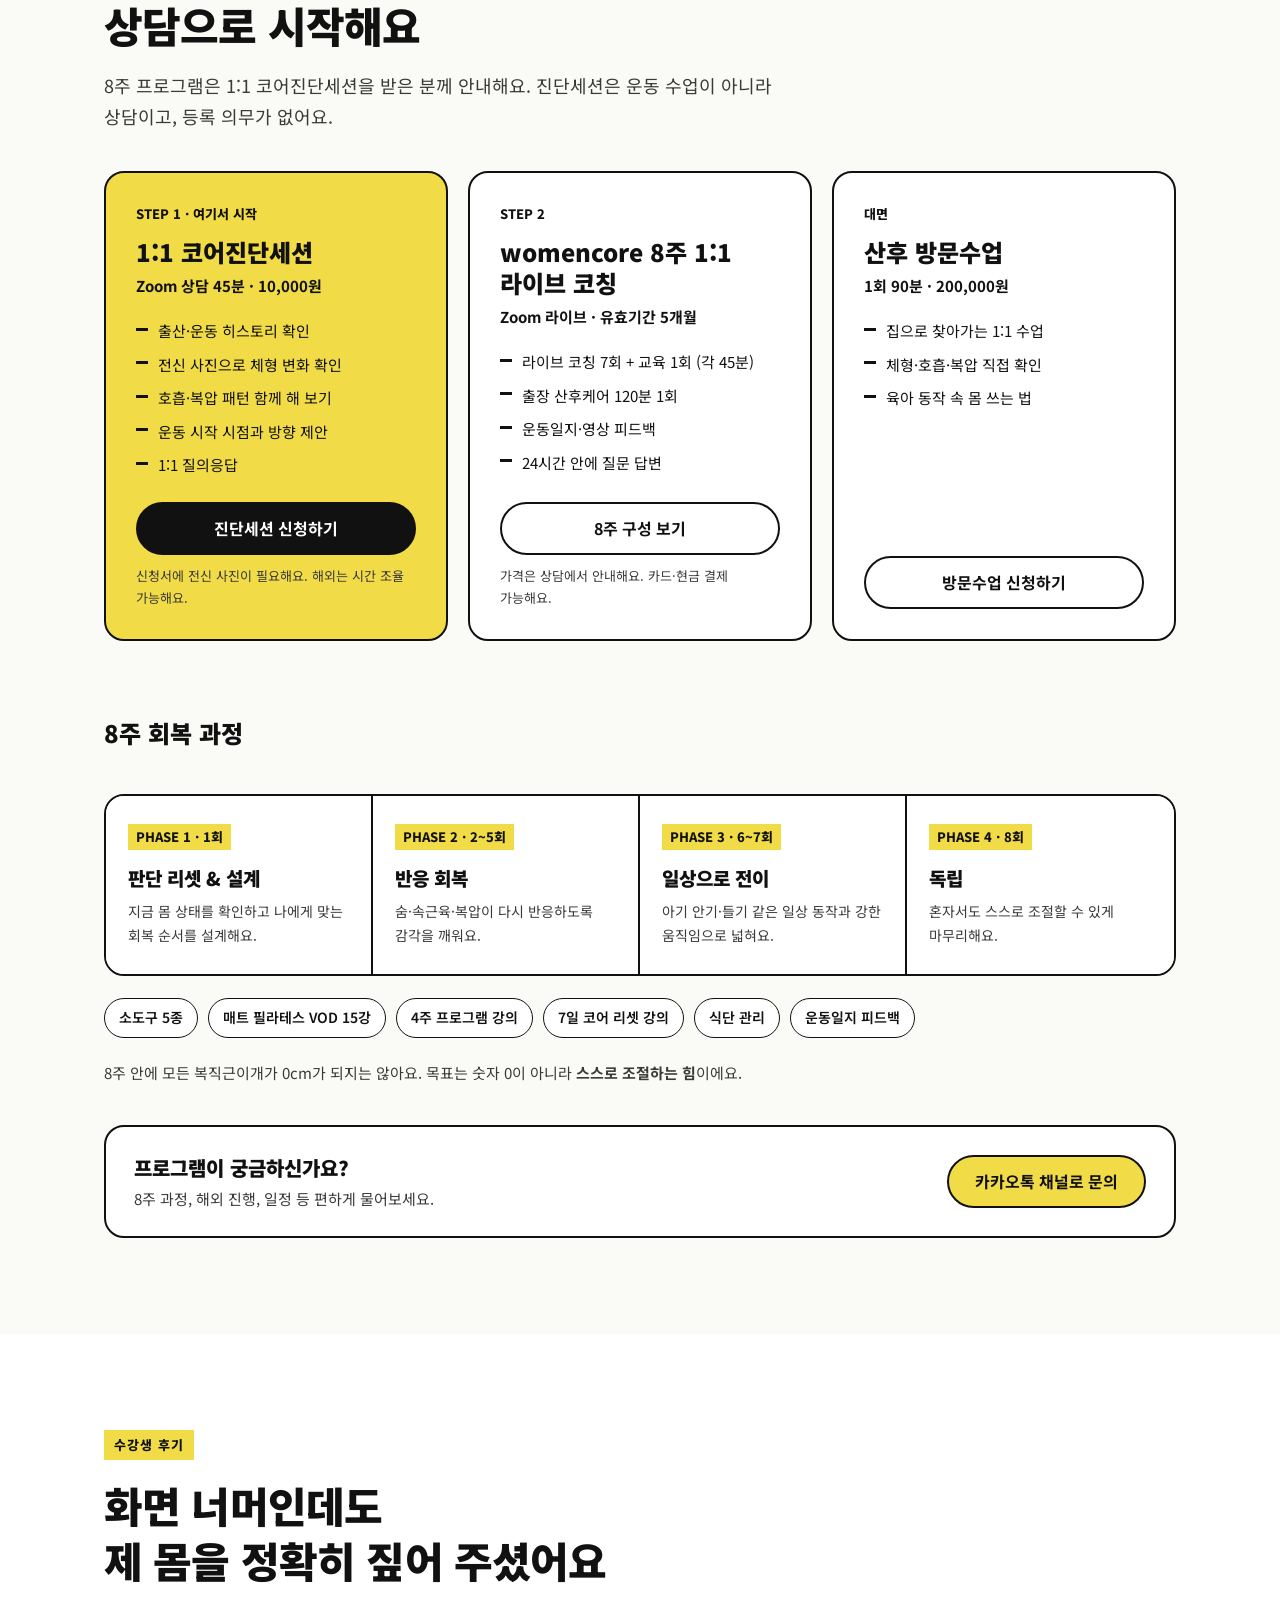
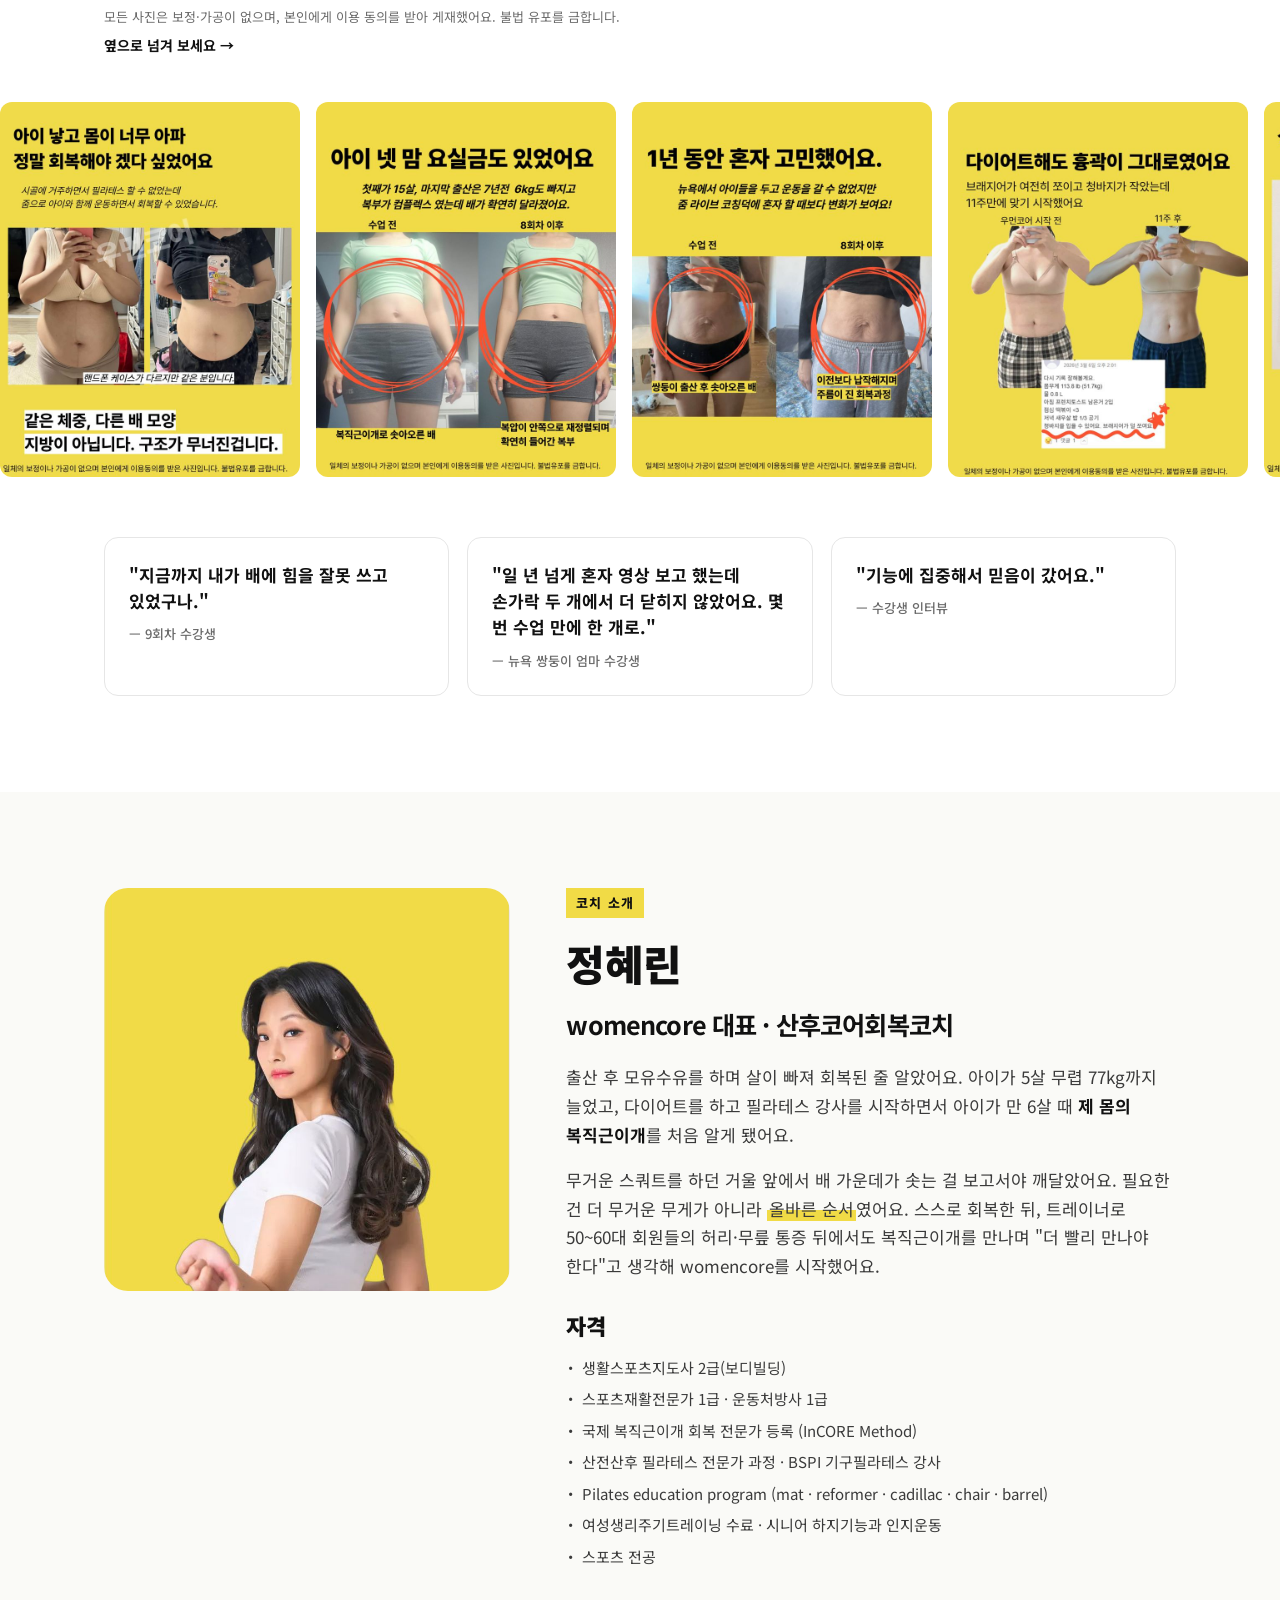
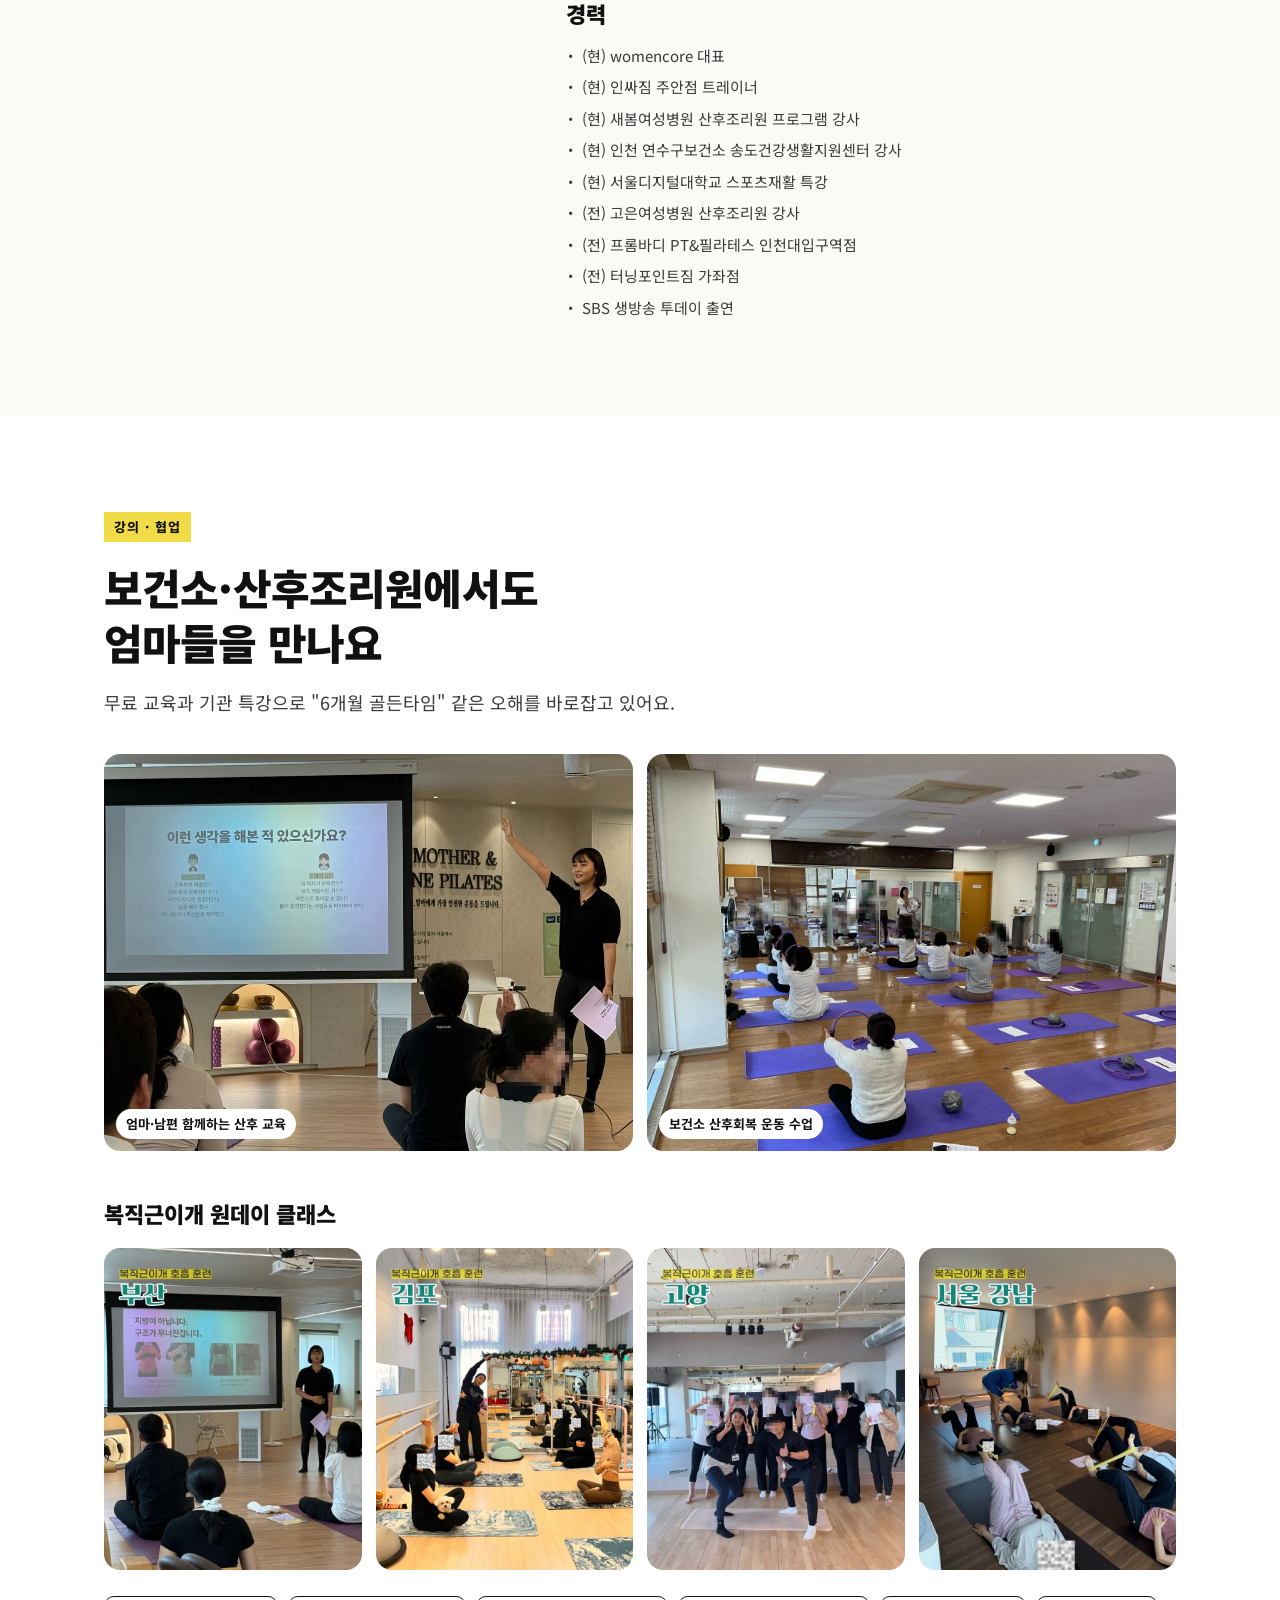
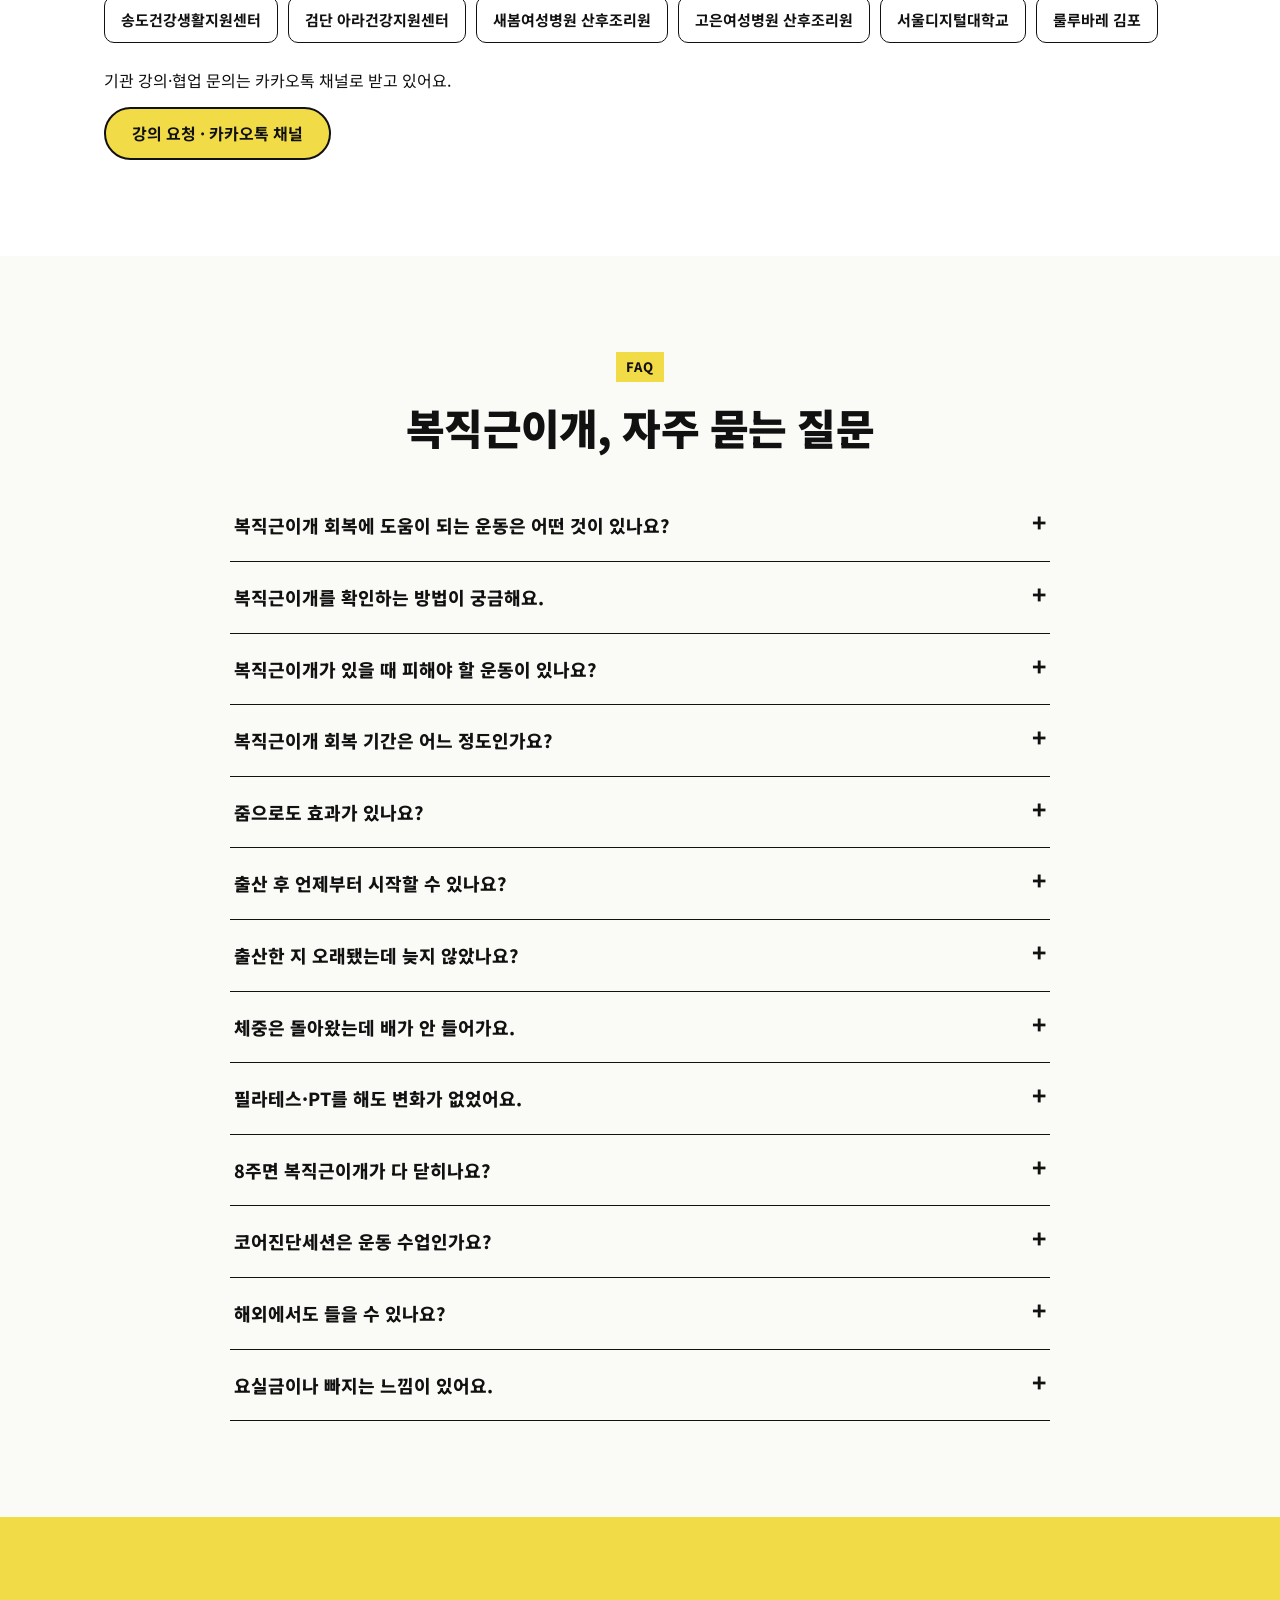
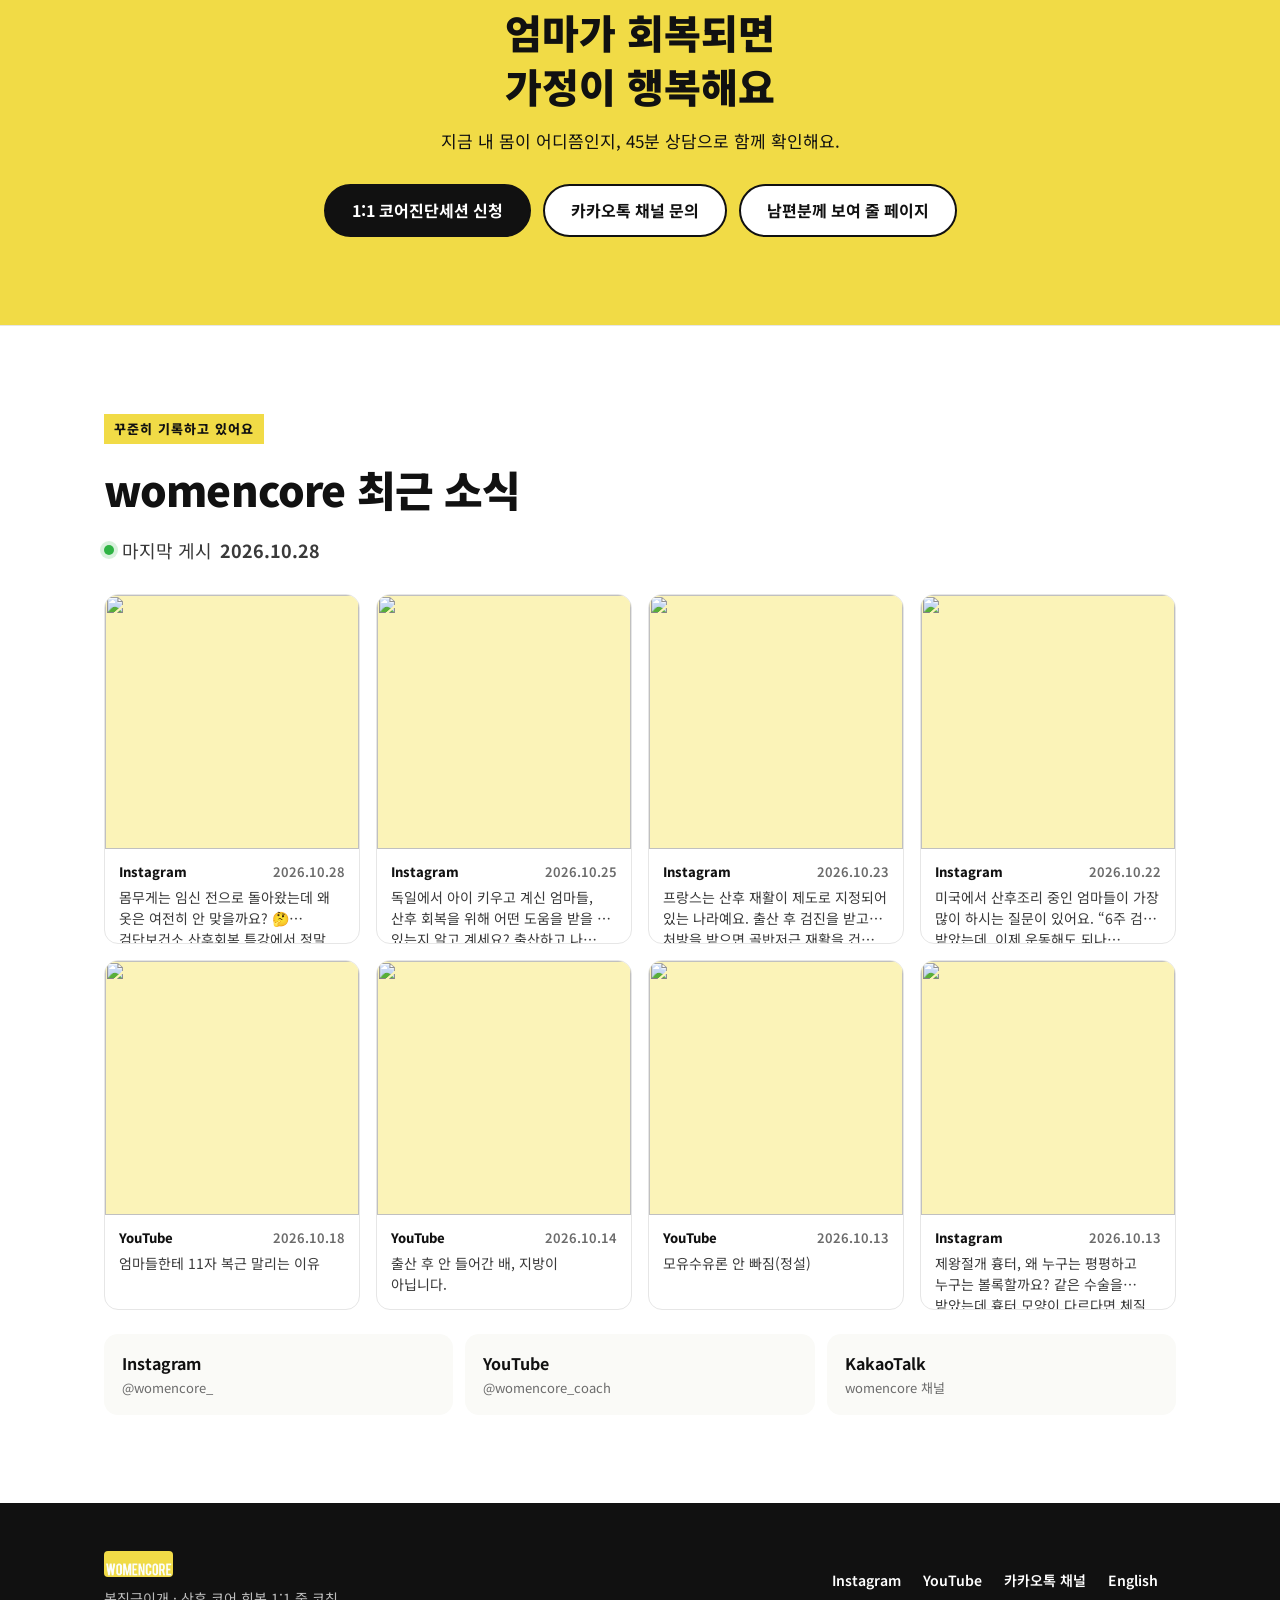
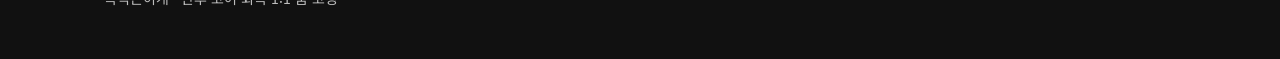
==== commit 633ab83b: "FAQ에 복직근이개 관련 질문 4개 추가 (운동·확인 방법·피할 운동·회복 기간) Co-Authored-By: Claude Opus 5.5 <noreply@anthropic.com" ====
--- a/index.html
+++ b/index.html
@@ -37,18 +37,116 @@
 }
 </script>
 <script type="application/ld+json">
-{"@context":"https://schema.org","@type":"FAQPage","mainEntity":[
-{"@type":"Question","name":"줌으로도 효과가 있나요?","acceptedAnswer":{"@type":"Answer","text":"수강생 대부분이 처음엔 같은 걱정을 했어요. 화면으로 자세와 호흡을 보며 그때그때 동작을 고쳐 드리고, 운동일지와 영상으로 수업 밖에서도 피드백해요."}},
-{"@type":"Question","name":"출산 후 언제부터 시작할 수 있나요?","acceptedAnswer":{"@type":"Answer","text":"출산 직후에는 호흡과 가벼운 움직임부터 시작해요. 1:1 코칭은 출산 6주 이후를 권해요."}},
-{"@type":"Question","name":"출산한 지 오래됐는데 늦지 않았나요?","acceptedAnswer":{"@type":"Answer","text":"회복에 늦은 때는 없어요. 다만 복직근이개는 저절로 닫히지 않을 뿐이에요."}},
-{"@type":"Question","name":"체중은 돌아왔는데 배가 안 들어가요.","acceptedAnswer":{"@type":"Answer","text":"살보다 복벽·갈비뼈·골반의 구조가 바뀐 경우가 많아요. 출산 후 나온 배, 엄마의 잘못이 아니에요."}},
-{"@type":"Question","name":"필라테스·PT를 해도 변화가 없었어요.","acceptedAnswer":{"@type":"Answer","text":"운동의 양보다 순서가 문제일 수 있어요. 숨, 정렬, 속근육, 움직임, 힘 순서로 다시 쌓아요."}},
-{"@type":"Question","name":"8주면 복직근이개가 다 닫히나요?","acceptedAnswer":{"@type":"Answer","text":"8주 안에 모든 복직근이개가 0cm가 되지는 않아요. 목표는 숫자 0이 아니라 스스로 조절하는 힘이에요."}},
-{"@type":"Question","name":"크런치·플랭크는 하면 안 되나요?","acceptedAnswer":{"@type":"Answer","text":"금지할 운동은 없고, 지금 내 몸에 맞는 단계가 있어요. 준비가 되면 바르게 해요."}},
-{"@type":"Question","name":"코어진단세션은 운동 수업인가요?","acceptedAnswer":{"@type":"Answer","text":"아니에요. 체형 변화를 확인하고 운동 방향을 안내하는 45분 Zoom 상담이고, 프로그램 등록 의무는 없어요."}},
-{"@type":"Question","name":"해외에서도 들을 수 있나요?","acceptedAnswer":{"@type":"Answer","text":"미국·영국·독일·호주에서도 참여하고 있어요. 보통 한국 시간 오전(미국은 저녁)에 진행하고, 시간은 조율할 수 있어요."}},
-{"@type":"Question","name":"요실금이나 빠지는 느낌이 있어요.","acceptedAnswer":{"@type":"Answer","text":"새거나, 빠지는 느낌이 있거나, 덩어리가 만져지면 운동보다 병원 확인이 먼저예요. 확인 후 함께 운동을 설계해요."}}
-]}
+{
+ "@context": "https://schema.org",
+ "@type": "FAQPage",
+ "mainEntity": [
+  {
+   "@type": "Question",
+   "name": "복직근이개 회복에 도움이 되는 운동은 어떤 것이 있나요?",
+   "acceptedAnswer": {
+    "@type": "Answer",
+    "text": "복직근이개 회복은 특정 운동 하나보다 '순서'가 중요해요. womencore는 숨 → 정렬 → 속근육 → 움직임 → 힘 순서로 쌓아요. 먼저 갈비뼈와 횡격막이 움직이는 호흡을 되찾고, 임신 중 바뀐 자세를 정리한 뒤, 복횡근·골반저근 같은 속근육 감각을 깨워요. 그다음 아기 안기·카시트 들기 같은 일상 동작에서 복압을 조절하고, 마지막에 원하는 운동으로 강도를 올려요. 같은 동작도 호흡과 큐잉에 따라 효과가 달라져서, 지금 내 몸에 맞는 단계에서 시작하는 게 핵심이에요."
+   }
+  },
+  {
+   "@type": "Question",
+   "name": "복직근이개를 확인하는 방법이 궁금해요.",
+   "acceptedAnswer": {
+    "@type": "Answer",
+    "text": "집에서 손가락으로 간단히 확인할 수 있어요. 누워서 무릎을 세우고, 배꼽 위·아래 가운데에 손가락을 세로로 올린 뒤, 숨을 내쉬며 고개와 어깨를 살짝 들어요. 손가락이 몇 개 들어가는지, 배 가운데가 볼록 솟는지(도밍), 눌렀을 때 단단한지 물렁한지 느껴 보세요. 이때 손가락 개수보다 중요한 건 배가 힘을 받아 주는지예요. 위 1분 자가진단으로 먼저 확인해 보고, 정확한 상태는 1:1 코어진단세션에서 함께 살펴볼 수 있어요. 자가 확인은 운동 방향을 위한 참고이고 의료 진단이 아니에요."
+   }
+  },
+  {
+   "@type": "Question",
+   "name": "복직근이개가 있을 때 피해야 할 운동이 있나요?",
+   "acceptedAnswer": {
+    "@type": "Answer",
+    "text": "무조건 금지해야 하는 운동은 없어요. 지금 내 몸이 그 운동을 감당할 준비가 됐는지가 기준이에요. 크런치·윗몸일으키기·플랭크·무거운 중량 운동을 할 때 배 가운데가 솟거나(도밍), 숨을 참고 버티게 되거나, 허리·골반에 통증이 생긴다면 아직 그 단계가 아니라는 신호예요. 이럴 땐 강도를 낮추고 호흡과 복압 조절부터 다시 다져요. 준비가 되면 크런치와 플랭크도 바르게 할 수 있어요. 다만 소변이 새거나, 아래로 빠지는 느낌이 있거나, 배에 덩어리가 만져지면 운동보다 병원 확인이 먼저예요."
+   }
+  },
+  {
+   "@type": "Question",
+   "name": "복직근이개 회복 기간은 어느 정도인가요?",
+   "acceptedAnswer": {
+    "@type": "Answer",
+    "text": "사람마다 다르지만, womencore 수강생들은 보통 한 달쯤 지나면 배에 힘을 주는 감각이 달라지고, 7~8주쯤 눈에 보이는 변화를 느끼는 경우가 많아요. 다만 8주 안에 모든 복직근이개가 0cm가 되지는 않아요. 목표는 숫자 0이 아니라, 스스로 복압을 조절하며 일상과 운동을 편하게 해내는 힘이에요. 출산 후 시간이 오래 지났어도 회복할 수 있어요. '6개월 골든타임을 놓치면 평생 못 닫힌다'는 말은 사실이 아니에요. 다만 저절로 닫히지는 않아서, 늦게 시작할수록 잘못 굳은 습관을 바꾸는 데 시간이 조금 더 걸릴 수 있어요."
+   }
+  },
+  {
+   "@type": "Question",
+   "name": "줌으로도 효과가 있나요?",
+   "acceptedAnswer": {
+    "@type": "Answer",
+    "text": "수강생 대부분이 처음엔 같은 걱정을 했어요. 화면으로 자세와 호흡을 보며 그때그때 동작을 고쳐 드리고, 운동일지와 영상으로 수업 밖에서도 피드백해요."
+   }
+  },
+  {
+   "@type": "Question",
+   "name": "출산 후 언제부터 시작할 수 있나요?",
+   "acceptedAnswer": {
+    "@type": "Answer",
+    "text": "출산 직후에는 호흡과 가벼운 움직임부터 시작해요. 1:1 코칭은 출산 6주 이후를 권해요."
+   }
+  },
+  {
+   "@type": "Question",
+   "name": "출산한 지 오래됐는데 늦지 않았나요?",
+   "acceptedAnswer": {
+    "@type": "Answer",
+    "text": "회복에 늦은 때는 없어요. 다만 복직근이개는 저절로 닫히지 않을 뿐이에요."
+   }
+  },
+  {
+   "@type": "Question",
+   "name": "체중은 돌아왔는데 배가 안 들어가요.",
+   "acceptedAnswer": {
+    "@type": "Answer",
+    "text": "살보다 복벽·갈비뼈·골반의 구조가 바뀐 경우가 많아요. 출산 후 나온 배, 엄마의 잘못이 아니에요."
+   }
+  },
+  {
+   "@type": "Question",
+   "name": "필라테스·PT를 해도 변화가 없었어요.",
+   "acceptedAnswer": {
+    "@type": "Answer",
+    "text": "운동의 양보다 순서가 문제일 수 있어요. 숨, 정렬, 속근육, 움직임, 힘 순서로 다시 쌓아요."
+   }
+  },
+  {
+   "@type": "Question",
+   "name": "8주면 복직근이개가 다 닫히나요?",
+   "acceptedAnswer": {
+    "@type": "Answer",
+    "text": "8주 안에 모든 복직근이개가 0cm가 되지는 않아요. 목표는 숫자 0이 아니라 스스로 조절하는 힘이에요."
+   }
+  },
+  {
+   "@type": "Question",
+   "name": "코어진단세션은 운동 수업인가요?",
+   "acceptedAnswer": {
+    "@type": "Answer",
+    "text": "아니에요. 체형 변화를 확인하고 운동 방향을 안내하는 45분 Zoom 상담이고, 프로그램 등록 의무는 없어요."
+   }
+  },
+  {
+   "@type": "Question",
+   "name": "해외에서도 들을 수 있나요?",
+   "acceptedAnswer": {
+    "@type": "Answer",
+    "text": "미국·영국·독일·호주에서도 참여하고 있어요. 보통 한국 시간 오전(미국은 저녁)에 진행하고, 시간은 조율할 수 있어요."
+   }
+  },
+  {
+   "@type": "Question",
+   "name": "요실금이나 빠지는 느낌이 있어요.",
+   "acceptedAnswer": {
+    "@type": "Answer",
+    "text": "새거나, 빠지는 느낌이 있거나, 덩어리가 만져지면 운동보다 병원 확인이 먼저예요. 확인 후 함께 운동을 설계해요."
+   }
+  }
+ ]
+}
 </script>
 </head>
 <body>
@@ -398,15 +496,18 @@
 <!-- FAQ -->
 <section id="faq" class="bg-soft">
   <div class="wrap">
-    <div style="text-align:center"><span class="eyebrow">FAQ</span><h2 class="title">자주 묻는 질문</h2></div>
+    <div style="text-align:center"><span class="eyebrow">FAQ</span><h2 class="title">복직근이개, 자주 묻는 질문</h2></div>
     <div class="faq">
+      <details><summary>복직근이개 회복에 도움이 되는 운동은 어떤 것이 있나요?</summary><p>복직근이개 회복은 특정 운동 하나보다 &#x27;순서&#x27;가 중요해요. womencore는 숨 → 정렬 → 속근육 → 움직임 → 힘 순서로 쌓아요. 먼저 갈비뼈와 횡격막이 움직이는 호흡을 되찾고, 임신 중 바뀐 자세를 정리한 뒤, 복횡근·골반저근 같은 속근육 감각을 깨워요. 그다음 아기 안기·카시트 들기 같은 일상 동작에서 복압을 조절하고, 마지막에 원하는 운동으로 강도를 올려요. 같은 동작도 호흡과 큐잉에 따라 효과가 달라져서, 지금 내 몸에 맞는 단계에서 시작하는 게 핵심이에요.</p></details>
+      <details><summary>복직근이개를 확인하는 방법이 궁금해요.</summary><p>집에서 손가락으로 간단히 확인할 수 있어요. 누워서 무릎을 세우고, 배꼽 위·아래 가운데에 손가락을 세로로 올린 뒤, 숨을 내쉬며 고개와 어깨를 살짝 들어요. 손가락이 몇 개 들어가는지, 배 가운데가 볼록 솟는지(도밍), 눌렀을 때 단단한지 물렁한지 느껴 보세요. 이때 손가락 개수보다 중요한 건 배가 힘을 받아 주는지예요. 위 1분 자가진단으로 먼저 확인해 보고, 정확한 상태는 1:1 코어진단세션에서 함께 살펴볼 수 있어요. 자가 확인은 운동 방향을 위한 참고이고 의료 진단이 아니에요.</p></details>
+      <details><summary>복직근이개가 있을 때 피해야 할 운동이 있나요?</summary><p>무조건 금지해야 하는 운동은 없어요. 지금 내 몸이 그 운동을 감당할 준비가 됐는지가 기준이에요. 크런치·윗몸일으키기·플랭크·무거운 중량 운동을 할 때 배 가운데가 솟거나(도밍), 숨을 참고 버티게 되거나, 허리·골반에 통증이 생긴다면 아직 그 단계가 아니라는 신호예요. 이럴 땐 강도를 낮추고 호흡과 복압 조절부터 다시 다져요. 준비가 되면 크런치와 플랭크도 바르게 할 수 있어요. 다만 소변이 새거나, 아래로 빠지는 느낌이 있거나, 배에 덩어리가 만져지면 운동보다 병원 확인이 먼저예요.</p></details>
+      <details><summary>복직근이개 회복 기간은 어느 정도인가요?</summary><p>사람마다 다르지만, womencore 수강생들은 보통 한 달쯤 지나면 배에 힘을 주는 감각이 달라지고, 7~8주쯤 눈에 보이는 변화를 느끼는 경우가 많아요. 다만 8주 안에 모든 복직근이개가 0cm가 되지는 않아요. 목표는 숫자 0이 아니라, 스스로 복압을 조절하며 일상과 운동을 편하게 해내는 힘이에요. 출산 후 시간이 오래 지났어도 회복할 수 있어요. &#x27;6개월 골든타임을 놓치면 평생 못 닫힌다&#x27;는 말은 사실이 아니에요. 다만 저절로 닫히지는 않아서, 늦게 시작할수록 잘못 굳은 습관을 바꾸는 데 시간이 조금 더 걸릴 수 있어요.</p></details>
       <details><summary>줌으로도 효과가 있나요?</summary><p>수강생 대부분이 처음엔 같은 걱정을 했어요. 화면으로 자세와 호흡을 보며 그때그때 동작을 고쳐 드리고, 운동일지와 영상으로 수업 밖에서도 피드백해요.</p></details>
       <details><summary>출산 후 언제부터 시작할 수 있나요?</summary><p>출산 직후에는 호흡과 가벼운 움직임부터 시작해요. 1:1 코칭은 출산 6주 이후를 권해요.</p></details>
       <details><summary>출산한 지 오래됐는데 늦지 않았나요?</summary><p>회복에 늦은 때는 없어요. 다만 복직근이개는 저절로 닫히지 않을 뿐이에요.</p></details>
       <details><summary>체중은 돌아왔는데 배가 안 들어가요.</summary><p>살보다 복벽·갈비뼈·골반의 구조가 바뀐 경우가 많아요. 출산 후 나온 배, 엄마의 잘못이 아니에요.</p></details>
       <details><summary>필라테스·PT를 해도 변화가 없었어요.</summary><p>운동의 양보다 순서가 문제일 수 있어요. 숨 → 정렬 → 속근육 → 움직임 → 힘 순서로 다시 쌓아요.</p></details>
       <details><summary>8주면 복직근이개가 다 닫히나요?</summary><p>8주 안에 모든 복직근이개가 0cm가 되지는 않아요. 목표는 숫자 0이 아니라 스스로 조절하는 힘이에요.</p></details>
-      <details><summary>크런치·플랭크는 하면 안 되나요?</summary><p>금지할 운동은 없고, 지금 내 몸에 맞는 단계가 있어요. 준비가 되면 바르게 해요.</p></details>
       <details><summary>코어진단세션은 운동 수업인가요?</summary><p>아니에요. 체형 변화를 확인하고 운동 방향을 안내하는 45분 Zoom 상담이고, 프로그램 등록 의무는 없어요.</p></details>
       <details><summary>해외에서도 들을 수 있나요?</summary><p>미국·영국·독일·호주에서도 참여하고 있어요. 보통 한국 시간 오전(미국은 저녁)에 진행하고, 시간은 조율할 수 있어요.</p></details>
       <details><summary>요실금이나 빠지는 느낌이 있어요.</summary><p>새거나, 빠지는 느낌이 있거나, 덩어리가 만져지면 운동보다 병원 확인이 먼저예요. 확인 후 함께 운동을 설계해요.</p></details>
